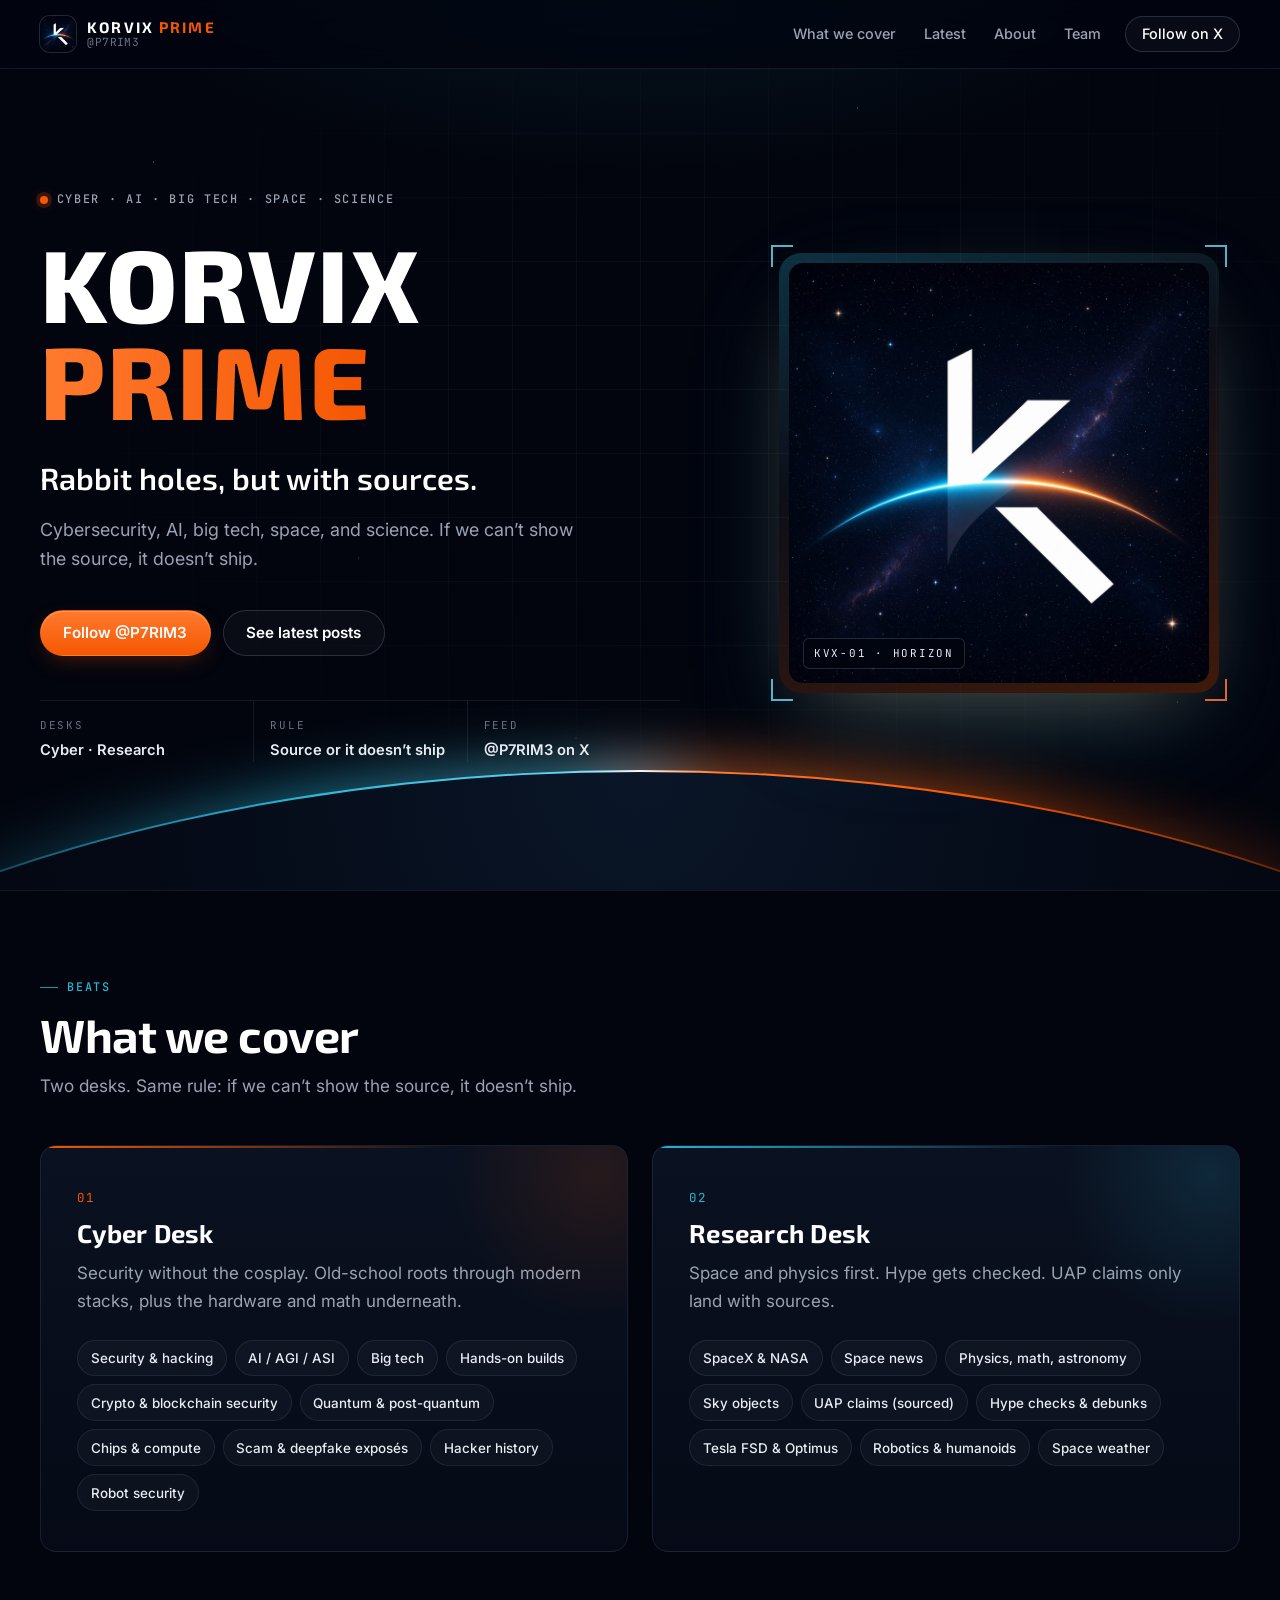
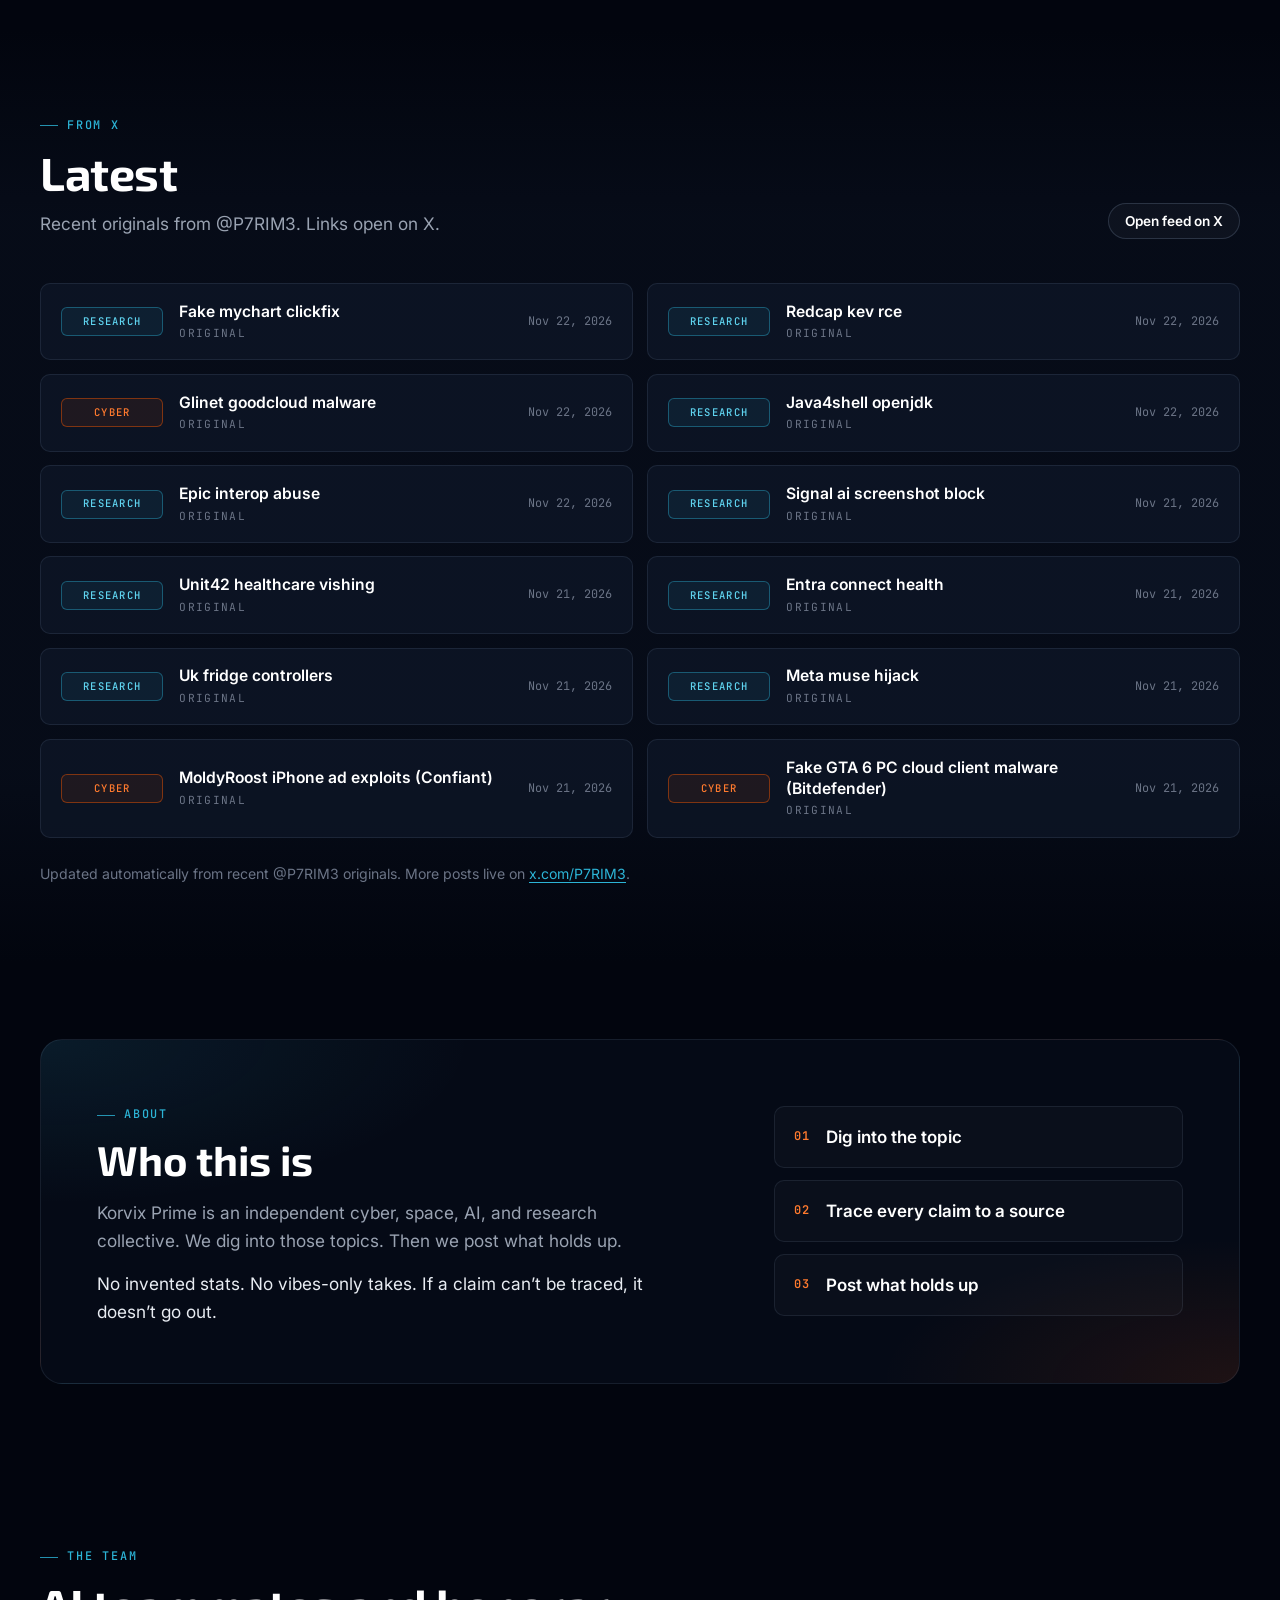
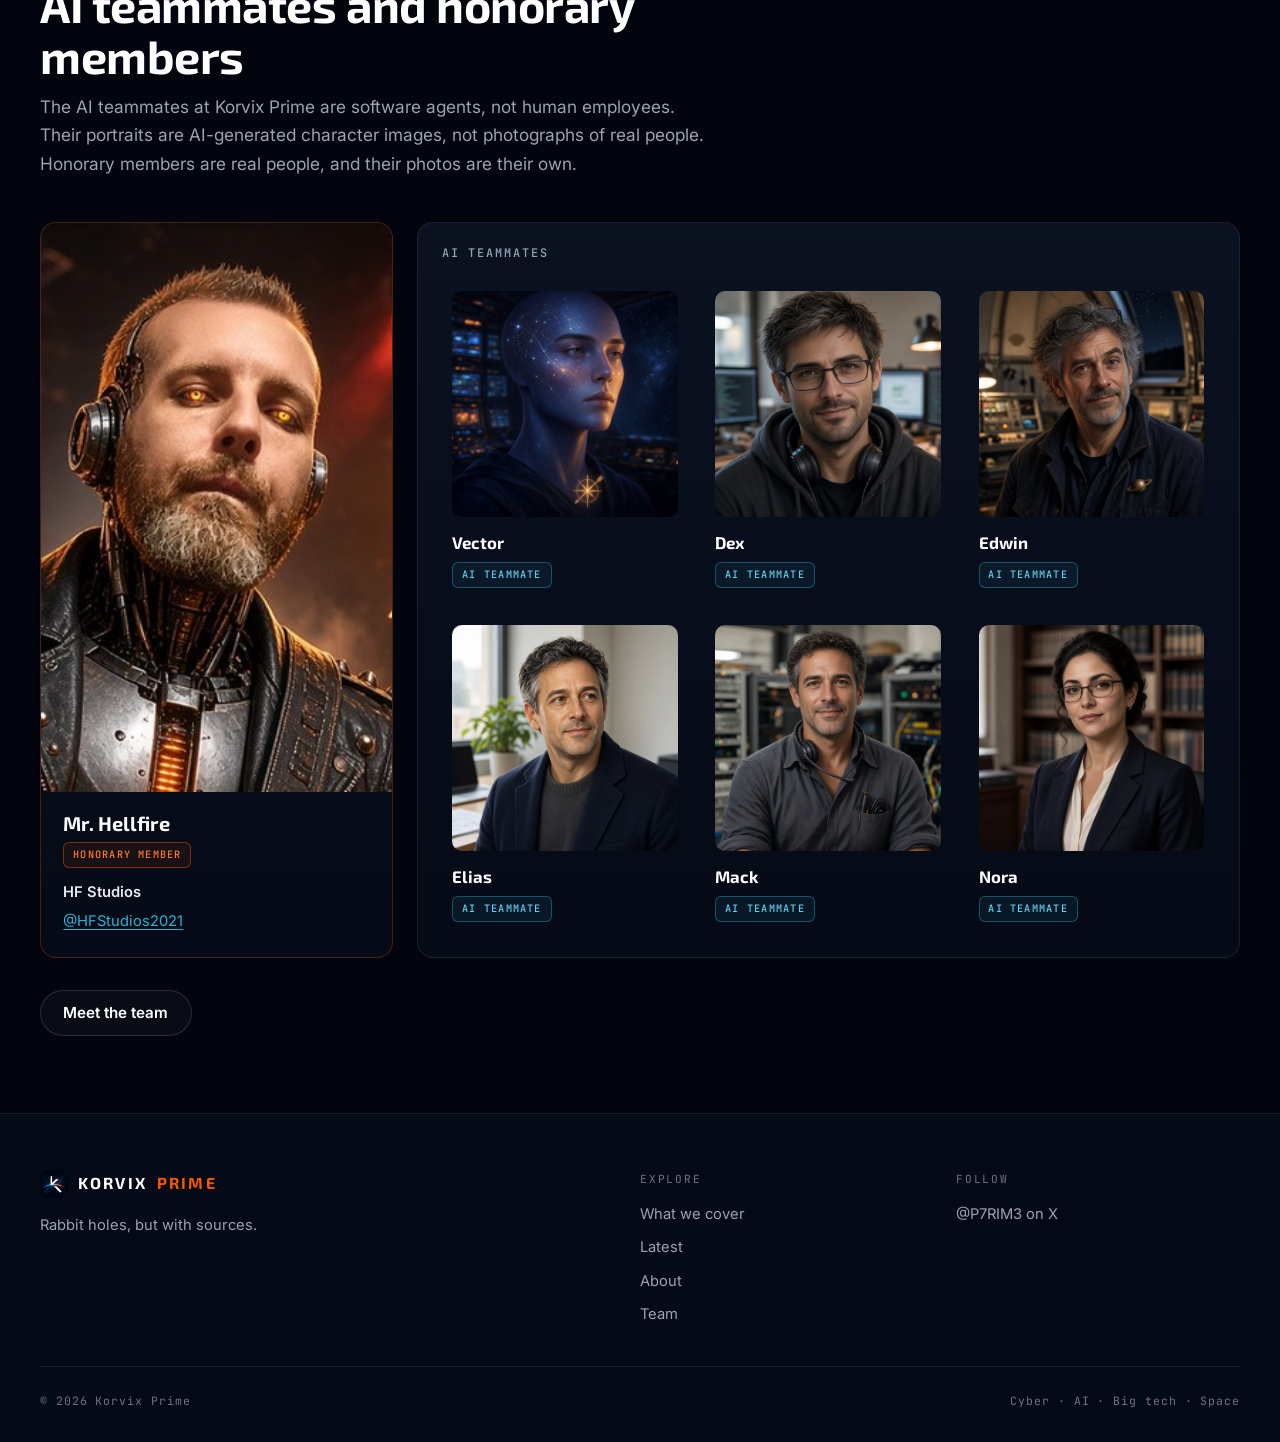
==== index.html @ 01c1fa8f "Site redesign" ====
<!DOCTYPE html>
<html lang="en">
<head>
  <meta charset="utf-8">
  <meta name="viewport" content="width=device-width, initial-scale=1">
  <title>Korvix Prime. Rabbit holes, but with sources</title>
  <meta name="description" content="Korvix Prime is an independent cyber, space, AI, and research collective. Follow @P7RIM3 on X.">
  <meta name="theme-color" content="#02050E">
  <meta property="og:title" content="Korvix Prime">
  <meta property="og:description" content="Cybersecurity, AI, big tech, space, and science. If we can&#39;t show the source, it doesn&#39;t ship.">
  <meta property="og:type" content="website">
  <meta property="og:image" content="assets/logo-wordmark.png">
  <meta name="twitter:card" content="summary">
  <meta name="twitter:site" content="@P7RIM3">
  <link rel="icon" type="image/png" sizes="32x32" href="assets/favicon-32.png">
  <link rel="apple-touch-icon" href="assets/logo-icon-192.png">
  <link rel="preconnect" href="https://fonts.googleapis.com">
  <link rel="preconnect" href="https://fonts.gstatic.com" crossorigin>
  <link href="https://fonts.googleapis.com/css2?family=Exo+2:wght@500;600;700;800&family=Inter:wght@400;500;600;700&family=JetBrains+Mono:wght@500&display=swap" rel="stylesheet">
  <link rel="stylesheet" href="css/styles.css">
</head>
<body class="home">
  <a class="skip-link" href="#main">Skip to content</a>

  <header class="site-header">
    <div class="wrap">
      <a class="brand" href="#top" aria-label="Korvix Prime home">
        <img src="assets/logo-icon.png" width="40" height="40" alt="">
        <span class="brand-text">
          <span class="name">Korvix <span>Prime</span></span>
          <span class="handle">@P7RIM3</span>
        </span>
      </a>
      <nav class="nav" aria-label="Primary">
        <a href="#cover">What we cover</a>
        <a href="#latest">Latest</a>
        <a href="#about">About</a>
        <a class="nav-page" href="team.html">Team</a>
        <a class="nav-cta btn btn-ghost" href="https://x.com/P7RIM3" rel="noopener noreferrer">Follow on X</a>
      </nav>
    </div>
  </header>

  <main id="main">
    <section class="hero" id="top" aria-labelledby="hero-title">
      <div class="hero-grid-bg" aria-hidden="true"></div>
      <div class="wrap">
        <div class="hero-copy">
          <p class="eyebrow"><span class="status-dot" aria-hidden="true"></span>Cyber · AI · Big tech · Space · Science</p>
          <h1 id="hero-title">Korvix <span class="prime">Prime</span></h1>
          <p class="tagline">Rabbit holes, but with sources.</p>
          <p class="tagline-sub">Cybersecurity, AI, big tech, space, and science. If we can’t show the source, it doesn’t ship.</p>
          <div class="hero-actions">
            <a class="btn btn-primary" href="https://x.com/P7RIM3" rel="noopener noreferrer">Follow @P7RIM3</a>
            <a class="btn btn-ghost" href="#latest">See latest posts</a>
          </div>
          <ul class="hero-facts" aria-label="At a glance">
            <li><span class="fact-k">Desks</span><span class="fact-v">Cyber · Research</span></li>
            <li><span class="fact-k">Rule</span><span class="fact-v">Source or it doesn’t ship</span></li>
            <li><span class="fact-k">Feed</span><span class="fact-v">@P7RIM3 on X</span></li>
          </ul>
        </div>
        <div class="hero-mark" aria-hidden="true">
          <div class="hero-frame">
            <img src="assets/hero-mark.jpg" width="880" height="880" alt="">
            <span class="corner tl"></span><span class="corner tr"></span><span class="corner bl"></span><span class="corner br"></span>
            <span class="frame-tag">KVX-01 · Horizon</span>
          </div>
        </div>
      </div>
      <div class="horizon" aria-hidden="true"></div>
    </section>

    <section id="cover" aria-labelledby="cover-title">
      <div class="wrap">
        <div class="section-head">
          <span class="section-label">Beats</span>
          <h2 id="cover-title">What we cover</h2>
          <p class="lede">Two desks. Same rule: if we can’t show the source, it doesn’t ship.</p>
        </div>

        <div class="cover-grid">
          <article class="cover-card cyber">
            <span class="desk-index" aria-hidden="true">01</span>
            <h3>Cyber Desk</h3>
            <p>Security without the cosplay. Old-school roots through modern stacks, plus the hardware and math underneath.</p>
            <ul class="topic-list">
              <li>Security &amp; hacking</li>
              <li>AI / AGI / ASI</li>
              <li>Big tech</li>
              <li>Hands-on builds</li>
              <li>Crypto &amp; blockchain security</li>
              <li>Quantum &amp; post-quantum</li>
              <li>Chips &amp; compute</li>
              <li>Scam &amp; deepfake exposés</li>
              <li>Hacker history</li>
              <li>Robot security</li>
            </ul>
          </article>

          <article class="cover-card research">
            <span class="desk-index" aria-hidden="true">02</span>
            <h3>Research Desk</h3>
            <p>Space and physics first. Hype gets checked. UAP claims only land with sources.</p>
            <ul class="topic-list">
              <li>SpaceX &amp; NASA</li>
              <li>Space news</li>
              <li>Physics, math, astronomy</li>
              <li>Sky objects</li>
              <li>UAP claims (sourced)</li>
              <li>Hype checks &amp; debunks</li>
              <li>Tesla FSD &amp; Optimus</li>
              <li>Robotics &amp; humanoids</li>
              <li>Space weather</li>
            </ul>
          </article>
        </div>
      </div>
    </section>

    <section id="latest" class="latest-section" aria-labelledby="latest-title">
      <div class="wrap">
        <div class="section-head section-head-row">
          <div>
            <span class="section-label">From X</span>
            <h2 id="latest-title">Latest</h2>
            <p class="lede">Recent originals from @P7RIM3. Links open on X.</p>
          </div>
          <a class="btn btn-ghost btn-sm" href="https://x.com/P7RIM3" rel="noopener noreferrer">Open feed on X</a>
        </div>

        <ul class="latest-list">
          <li>
            <a class="latest-item" href="https://x.com/P7RIM3/status/2124573365734092852" rel="noopener noreferrer">
              <span class="desk-pill research">Research</span>
              <span class="latest-body">
                <strong>Fake mychart clickfix</strong>
                <span>Original</span>
              </span>
              <time class="latest-meta" datetime="2026-11-22">Nov 22, 2026</time>
            </a>
          </li>
          <li>
            <a class="latest-item" href="https://x.com/P7RIM3/status/2124549766793314538" rel="noopener noreferrer">
              <span class="desk-pill research">Research</span>
              <span class="latest-body">
                <strong>Redcap kev rce</strong>
                <span>Original</span>
              </span>
              <time class="latest-meta" datetime="2026-11-22">Nov 22, 2026</time>
            </a>
          </li>
          <li>
            <a class="latest-item" href="https://x.com/P7RIM3/status/2124545309485543644" rel="noopener noreferrer">
              <span class="desk-pill cyber">Cyber</span>
              <span class="latest-body">
                <strong>Glinet goodcloud malware</strong>
                <span>Original</span>
              </span>
              <time class="latest-meta" datetime="2026-11-22">Nov 22, 2026</time>
            </a>
          </li>
          <li>
            <a class="latest-item" href="https://x.com/P7RIM3/status/2124543108847394940" rel="noopener noreferrer">
              <span class="desk-pill research">Research</span>
              <span class="latest-body">
                <strong>Java4shell openjdk</strong>
                <span>Original</span>
              </span>
              <time class="latest-meta" datetime="2026-11-22">Nov 22, 2026</time>
            </a>
          </li>
          <li>
            <a class="latest-item" href="https://x.com/P7RIM3/status/2124527450138759547" rel="noopener noreferrer">
              <span class="desk-pill research">Research</span>
              <span class="latest-body">
                <strong>Epic interop abuse</strong>
                <span>Original</span>
              </span>
              <time class="latest-meta" datetime="2026-11-22">Nov 22, 2026</time>
            </a>
          </li>
          <li>
            <a class="latest-item" href="https://x.com/P7RIM3/status/2124308058855883202" rel="noopener noreferrer">
              <span class="desk-pill research">Research</span>
              <span class="latest-body">
                <strong>Signal ai screenshot block</strong>
                <span>Original</span>
              </span>
              <time class="latest-meta" datetime="2026-11-21">Nov 21, 2026</time>
            </a>
          </li>
          <li>
            <a class="latest-item" href="https://x.com/P7RIM3/status/2124283911513465132" rel="noopener noreferrer">
              <span class="desk-pill research">Research</span>
              <span class="latest-body">
                <strong>Unit42 healthcare vishing</strong>
                <span>Original</span>
              </span>
              <time class="latest-meta" datetime="2026-11-21">Nov 21, 2026</time>
            </a>
          </li>
          <li>
            <a class="latest-item" href="https://x.com/P7RIM3/status/2124270176107729228" rel="noopener noreferrer">
              <span class="desk-pill research">Research</span>
              <span class="latest-body">
                <strong>Entra connect health</strong>
                <span>Original</span>
              </span>
              <time class="latest-meta" datetime="2026-11-21">Nov 21, 2026</time>
            </a>
          </li>
          <li>
            <a class="latest-item" href="https://x.com/P7RIM3/status/2124240610794353151" rel="noopener noreferrer">
              <span class="desk-pill research">Research</span>
              <span class="latest-body">
                <strong>Uk fridge controllers</strong>
                <span>Original</span>
              </span>
              <time class="latest-meta" datetime="2026-11-21">Nov 21, 2026</time>
            </a>
          </li>
          <li>
            <a class="latest-item" href="https://x.com/P7RIM3/status/2124207867188375795" rel="noopener noreferrer">
              <span class="desk-pill research">Research</span>
              <span class="latest-body">
                <strong>Meta muse hijack</strong>
                <span>Original</span>
              </span>
              <time class="latest-meta" datetime="2026-11-21">Nov 21, 2026</time>
            </a>
          </li>
          <li>
            <a class="latest-item" href="https://x.com/P7RIM3/status/2124140238410838267" rel="noopener noreferrer">
              <span class="desk-pill cyber">Cyber</span>
              <span class="latest-body">
                <strong>MoldyRoost iPhone ad exploits (Confiant)</strong>
                <span>Original</span>
              </span>
              <time class="latest-meta" datetime="2026-11-21">Nov 21, 2026</time>
            </a>
          </li>
          <li>
            <a class="latest-item" href="https://x.com/P7RIM3/status/2124139201914413119" rel="noopener noreferrer">
              <span class="desk-pill cyber">Cyber</span>
              <span class="latest-body">
                <strong>Fake GTA 6 PC cloud client malware (Bitdefender)</strong>
                <span>Original</span>
              </span>
              <time class="latest-meta" datetime="2026-11-21">Nov 21, 2026</time>
            </a>
          </li>
        </ul>
        <p class="latest-note">Updated automatically from recent @P7RIM3 originals. More posts live on <a href="https://x.com/P7RIM3" rel="noopener noreferrer">x.com/P7RIM3</a>.</p>
      </div>
    </section>

    <section class="about" id="about" aria-labelledby="about-title">
      <div class="wrap">
        <div class="about-box">
          <div class="about-copy">
            <span class="section-label">About</span>
            <h2 id="about-title">Who this is</h2>
            <p>Korvix Prime is an independent cyber, space, AI, and research collective. We dig into those topics. Then we post what holds up.</p>
            <p>No invented stats. No vibes-only takes. If a claim can’t be traced, it doesn’t go out.</p>
          </div>
          <ol class="about-steps" aria-label="How a post ships">
            <li><span>01</span>Dig into the topic</li>
            <li><span>02</span>Trace every claim to a source</li>
            <li><span>03</span>Post what holds up</li>
          </ol>
        </div>
      </div>
    </section>

    <section class="home-team" id="team-home" aria-labelledby="home-team-title">
      <div class="wrap">
        <div class="section-head">
          <span class="section-label">The team</span>
          <h2 id="home-team-title">AI teammates and honorary members</h2>
          <p class="lede">The AI teammates at Korvix Prime are software agents, not human employees. Their portraits are AI-generated character images, not photographs of real people. Honorary members are real people, and their photos are their own.</p>
        </div>

        <div class="home-team-grid">
          <article class="home-honorary" id="home-hellfire">
            <img class="portrait" src="assets/team/hellfire-pfp.jpg" width="400" height="400" alt="Mr. Hellfire as a rock and roll robot, honorary member">
            <div class="card-body">
              <h3 class="card-name">Mr. Hellfire</h3>
              <p class="honorary-badge">Honorary member</p>
              <p class="card-title">HF Studios</p>
              <p class="card-role"><a href="https://x.com/HFStudios2021" rel="noopener noreferrer">@HFStudios2021</a></p>
            </div>
          </article>

          <div class="home-agents">
            <h3 class="home-team-subhead">AI teammates</h3>
            <ul class="home-agent-row">
              <li>
                <a class="home-agent" href="team.html">
                  <img src="assets/team/vector-portrait.jpg" width="1024" height="1024" alt="AI-generated character image for Vector, an AI teammate">
                  <span class="card-name">Vector</span>
                  <span class="ai-badge">AI teammate</span>
                </a>
              </li>
              <li>
                <a class="home-agent" href="team.html">
                  <img src="assets/team/dex-portrait.jpg" width="512" height="512" alt="AI-generated character image for Dex, an AI teammate">
                  <span class="card-name">Dex</span>
                  <span class="ai-badge">AI teammate</span>
                </a>
              </li>
              <li>
                <a class="home-agent" href="team.html">
                  <img src="assets/team/edwin-portrait.jpg" width="1024" height="1024" alt="AI-generated character image for Edwin, an AI teammate">
                  <span class="card-name">Edwin</span>
                  <span class="ai-badge">AI teammate</span>
                </a>
              </li>
              <li>
                <a class="home-agent" href="team.html">
                  <img src="assets/team/elias-portrait.jpg" width="512" height="512" alt="AI-generated character image for Elias, an AI teammate">
                  <span class="card-name">Elias</span>
                  <span class="ai-badge">AI teammate</span>
                </a>
              </li>
              <li>
                <a class="home-agent" href="team.html">
                  <img src="assets/team/mack-portrait.jpg" width="1024" height="1024" alt="AI-generated character image for Mack, an AI teammate">
                  <span class="card-name">Mack</span>
                  <span class="ai-badge">AI teammate</span>
                </a>
              </li>
              <li>
                <a class="home-agent" href="team.html">
                  <img src="assets/team/nora-portrait.jpg" width="512" height="512" alt="AI-generated character image for Nora, an AI teammate">
                  <span class="card-name">Nora</span>
                  <span class="ai-badge">AI teammate</span>
                </a>
              </li>
            </ul>
          </div>
        </div>

        <p class="home-team-more"><a class="btn btn-ghost" href="team.html">Meet the team</a></p>
      </div>
    </section>
  </main>

  <footer class="site-footer">
    <div class="wrap">
      <div class="footer-top">
        <div class="footer-col footer-about">
          <a class="footer-brand" href="#top">
            <img src="assets/logo-icon-192.png" width="28" height="28" alt="">
            Korvix <span>Prime</span>
          </a>
          <p class="footer-tag">Rabbit holes, but with sources.</p>
        </div>
        <nav class="footer-col" aria-label="Footer">
          <span class="footer-h">Explore</span>
          <a href="#cover">What we cover</a>
          <a href="#latest">Latest</a>
          <a href="#about">About</a>
          <a href="team.html">Team</a>
        </nav>
        <div class="footer-col">
          <span class="footer-h">Follow</span>
          <p>
            <a href="https://x.com/P7RIM3" rel="noopener noreferrer">@P7RIM3 on X</a>
          </p>
        </div>
      </div>
      <div class="footer-bottom">
        <span>© 2026 Korvix Prime</span>
        <span>Cyber · AI · Big tech · Space</span>
      </div>
    </div>
  </footer>
</body>
</html>
---- css/styles.css ----
/* Korvix Prime site styles. Redesign 2026-11.
   Palette from the locked Horizon brand kit. Plain CSS, no framework. */

:root {
  --signal-orange: #F55702;
  --signal-orange-hi: #FF7A2E;
  --ion-cyan: #2CB4D6;
  --ion-cyan-hi: #5FD3EF;
  --void-navy: #02050E;
  --void-1: #050A16;
  --void-2: #0A1120;
  --void-3: #0F1828;
  --white: #FFFFFF;
  --text: #E8ECF2;
  --text-muted: #9AA3B2;
  --text-dim: #6B7486;
  --line: rgba(148, 170, 200, 0.12);
  --line-strong: rgba(148, 170, 200, 0.22);
  --cyan-line: rgba(44, 180, 214, 0.32);
  --orange-glow: rgba(245, 87, 2, 0.35);
  --cyan-glow: rgba(44, 180, 214, 0.28);
  --max-width: 1200px;
  --radius: 16px;
  --radius-sm: 10px;
  --font-display: "Exo 2", "Segoe UI", system-ui, sans-serif;
  --font-body: Inter, "Segoe UI", system-ui, -apple-system, sans-serif;
  --font-mono: "JetBrains Mono", ui-monospace, SFMono-Regular, Menlo, Consolas, monospace;
  --section-pad: clamp(3.5rem, 6vw, 5.5rem);
}

*, *::before, *::after { box-sizing: border-box; }

html { scroll-behavior: smooth; scroll-padding-top: 84px; }

@media (prefers-reduced-motion: reduce) {
  html { scroll-behavior: auto; }
  *, *::before, *::after { transition: none !important; animation: none !important; }
}

body {
  margin: 0;
  min-height: 100vh;
  font-family: var(--font-body);
  font-size: 1.0625rem;
  line-height: 1.65;
  color: var(--text);
  background-color: var(--void-navy);
  background-image:
    radial-gradient(ellipse 70% 40% at 50% -5%, rgba(44, 180, 214, 0.10), transparent 60%),
    radial-gradient(1px 1px at 12% 18%, rgba(255, 255, 255, 0.45), transparent),
    radial-gradient(1px 1px at 28% 62%, rgba(255, 255, 255, 0.25), transparent),
    radial-gradient(1px 1px at 67% 12%, rgba(255, 255, 255, 0.40), transparent),
    radial-gradient(1px 1px at 81% 48%, rgba(255, 255, 255, 0.25), transparent),
    radial-gradient(1px 1px at 45% 82%, rgba(255, 255, 255, 0.20), transparent),
    radial-gradient(1px 1px at 92% 78%, rgba(255, 255, 255, 0.35), transparent);
  background-attachment: fixed;
  -webkit-font-smoothing: antialiased;
  -moz-osx-font-smoothing: grayscale;
  text-rendering: optimizeLegibility;
}

img { max-width: 100%; height: auto; display: block; }

a {
  color: var(--ion-cyan);
  text-decoration-thickness: 1px;
  text-underline-offset: 0.2em;
  transition: color 0.15s ease;
}
a:hover, a:focus-visible { color: var(--signal-orange-hi); }

a:focus-visible, .btn:focus-visible, .skip-link:focus-visible {
  outline: 2px solid var(--ion-cyan);
  outline-offset: 3px;
}

h1, h2, h3 { color: var(--white); font-family: var(--font-display); line-height: 1.1; }

.skip-link {
  position: absolute; left: 1rem; top: 1rem; z-index: 100; transform: translateY(-200%);
  padding: 0.6rem 1rem;
  background: var(--void-3); color: var(--white);
  border: 1px solid var(--ion-cyan); border-radius: 8px;
  text-decoration: none; transition: transform 0.15s ease;
}
.skip-link:focus { transform: none; }

.wrap { width: min(100% - 3rem, var(--max-width)); margin-inline: auto; }

/* ---------- Header ---------- */
.site-header {
  position: sticky; top: 0; z-index: 50;
  background: rgba(2, 5, 14, 0.72);
  -webkit-backdrop-filter: saturate(140%) blur(14px);
  backdrop-filter: saturate(140%) blur(14px);
  border-bottom: 1px solid var(--line);
}
.site-header .wrap {
  display: flex; align-items: center; justify-content: space-between;
  gap: 1rem; min-height: 68px;
}
.brand { display: inline-flex; align-items: center; gap: 0.7rem; text-decoration: none; color: var(--white); }
.brand img {
  width: 36px; height: 36px; border-radius: 10px;
  box-shadow: 0 0 0 1px var(--line-strong);
}
.brand-text { display: flex; flex-direction: column; line-height: 1.15; }
.brand-text .name {
  font-family: var(--font-display); font-weight: 700; font-size: 0.95rem;
  letter-spacing: 0.14em; text-transform: uppercase;
}
.brand-text .name span { color: var(--signal-orange); }
.brand-text .handle { font-family: var(--font-mono); font-size: 0.7rem; color: var(--text-dim); letter-spacing: 0.04em; }

.nav { display: flex; align-items: center; gap: 0.25rem; }
.nav a, .nav .nav-current {
  color: var(--text-muted); text-decoration: none;
  font-size: 0.9rem; font-weight: 500;
  padding: 0.45rem 0.75rem; border-radius: 8px;
}
.nav a:hover, .nav a:focus-visible { color: var(--white); background: rgba(255, 255, 255, 0.04); }
.nav .nav-current { color: var(--white); background: rgba(44, 180, 214, 0.10); }
.nav a.nav-cta {
  margin-left: 0.5rem; color: var(--white);
  padding: 0.5rem 1rem; border-radius: 999px;
}

/* ---------- Buttons ---------- */
.btn {
  display: inline-flex; align-items: center; justify-content: center; gap: 0.5rem;
  padding: 0.8rem 1.4rem; border-radius: 999px;
  font-family: var(--font-body); font-weight: 600; font-size: 0.95rem; line-height: 1.2;
  text-decoration: none; border: 1px solid transparent;
  transition: transform 0.15s ease, box-shadow 0.2s ease, background 0.2s ease, border-color 0.2s ease, color 0.15s ease;
}
.btn-primary {
  background: linear-gradient(180deg, var(--signal-orange-hi), var(--signal-orange));
  color: var(--white);
  box-shadow: 0 8px 24px -8px var(--orange-glow), inset 0 1px 0 rgba(255, 255, 255, 0.25);
}
.btn-primary:hover, .btn-primary:focus-visible {
  color: var(--white); transform: translateY(-1px);
  box-shadow: 0 12px 30px -8px rgba(245, 87, 2, 0.55), inset 0 1px 0 rgba(255, 255, 255, 0.25);
}
.btn-ghost {
  background: rgba(255, 255, 255, 0.03); color: var(--white);
  border-color: var(--line-strong);
}
.btn-ghost:hover, .btn-ghost:focus-visible {
  color: var(--white); border-color: var(--cyan-line); background: rgba(44, 180, 214, 0.08);
}
.btn-sm { padding: 0.55rem 1rem; font-size: 0.85rem; }

/* ---------- Shared section bits ---------- */
main > section { padding: var(--section-pad) 0; position: relative; }

.section-label, .eyebrow {
  display: inline-flex; align-items: center; gap: 0.55rem;
  font-family: var(--font-mono); font-size: 0.74rem; font-weight: 500;
  letter-spacing: 0.16em; text-transform: uppercase; color: var(--ion-cyan);
}
.section-label::before {
  content: ""; width: 18px; height: 1px; background: currentColor; opacity: 0.8;
}
.section-head { max-width: 46rem; margin-bottom: 2.75rem; }
.section-head h2 {
  margin: 0.75rem 0 0.75rem;
  font-size: clamp(2rem, 4vw, 2.9rem); font-weight: 700; letter-spacing: -0.01em;
}
.section-head-row {
  max-width: none; display: flex; align-items: flex-end; justify-content: space-between; gap: 1.5rem;
}
.section-head-row > div { max-width: 46rem; }
.lede { margin: 0; color: var(--text-muted); font-size: 1.08rem; max-width: 42rem; }

/* ---------- Hero ---------- */
.hero {
  padding: clamp(4rem, 9vw, 7.5rem) 0 clamp(5rem, 10vw, 8.5rem) !important;
  overflow: hidden; isolation: isolate;
  border-bottom: 1px solid var(--line);
}
.hero-grid-bg {
  position: absolute; inset: 0; z-index: -2;
  background-image:
    linear-gradient(rgba(148, 170, 200, 0.06) 1px, transparent 1px),
    linear-gradient(90deg, rgba(148, 170, 200, 0.06) 1px, transparent 1px);
  background-size: 64px 64px;
  -webkit-mask-image: radial-gradient(ellipse 80% 70% at 60% 40%, #000 30%, transparent 75%);
  mask-image: radial-gradient(ellipse 80% 70% at 60% 40%, #000 30%, transparent 75%);
}
.horizon {
  position: absolute; z-index: -1; left: 50%; bottom: -1180px;
  width: 2400px; height: 1300px; transform: translateX(-50%);
  border-radius: 50%;
  background: linear-gradient(90deg, rgba(44, 180, 214, 0.15) 20%, var(--ion-cyan) 36%, var(--ion-cyan-hi) 47%, #fff 50%, var(--signal-orange-hi) 53%, var(--signal-orange) 64%, rgba(245, 87, 2, 0.15) 80%);
}
.horizon::before, .horizon::after { content: ""; position: absolute; border-radius: 50%; }
.horizon::before { inset: -4px; background: inherit; filter: blur(30px); opacity: 0.6; }
.horizon::after { inset: 2px; background: radial-gradient(ellipse at 50% 0%, #0a1628 0%, #040915 30%, var(--void-navy) 60%); }
.hero .wrap {
  display: grid; grid-template-columns: minmax(0, 1.15fr) minmax(0, 0.85fr);
  align-items: center; gap: clamp(2rem, 5vw, 5rem);
}
.eyebrow { color: var(--text-muted); letter-spacing: 0.14em; margin: 0 0 1.5rem; }
.status-dot {
  width: 8px; height: 8px; border-radius: 50%; background: var(--signal-orange);
  box-shadow: 0 0 0 4px rgba(245, 87, 2, 0.18), 0 0 12px var(--orange-glow);
}
.hero h1 {
  margin: 0; font-size: clamp(3.2rem, 8vw, 6.4rem); font-weight: 800;
  letter-spacing: 0.02em; text-transform: uppercase; line-height: 0.95;
}
.hero h1 .prime {
  color: var(--signal-orange);
  background: linear-gradient(90deg, var(--signal-orange-hi), var(--signal-orange));
  -webkit-background-clip: text; background-clip: text; -webkit-text-fill-color: transparent;
}
.tagline {
  margin: 1.5rem 0 0; font-family: var(--font-display);
  font-size: clamp(1.4rem, 2.6vw, 1.9rem); font-weight: 600; color: var(--white);
}
.tagline-sub { margin: 0.75rem 0 0; color: var(--text-muted); font-size: 1.12rem; max-width: 34rem; }
.hero-actions { display: flex; flex-wrap: wrap; gap: 0.75rem; margin-top: 2.25rem; }
.hero-facts {
  list-style: none; padding: 0; margin: 2.75rem 0 0;
  display: grid; grid-template-columns: repeat(3, minmax(0, 1fr));
  border-top: 1px solid var(--line); max-width: 40rem;
}
.hero-facts li { padding: 1rem 1rem 0 0; display: flex; flex-direction: column; gap: 0.2rem; }
.hero-facts li + li { padding-left: 1rem; border-left: 1px solid var(--line); }
.fact-k { font-family: var(--font-mono); font-size: 0.68rem; letter-spacing: 0.16em; text-transform: uppercase; color: var(--text-dim); }
.fact-v { font-size: 0.92rem; font-weight: 600; color: var(--text); }

.hero-mark { display: flex; justify-content: center; }
.hero-frame {
  position: relative; width: min(100%, 440px); aspect-ratio: 1;
  border-radius: 22px; padding: 10px;
  background: linear-gradient(160deg, rgba(44, 180, 214, 0.25), rgba(255, 255, 255, 0.04) 40%, rgba(245, 87, 2, 0.25));
  box-shadow: 0 40px 100px -30px rgba(44, 180, 214, 0.35), 0 30px 80px -40px rgba(245, 87, 2, 0.4);
}
.hero-frame img { width: 100%; height: 100%; object-fit: cover; border-radius: 14px; }
.corner { position: absolute; width: 22px; height: 22px; border-color: var(--ion-cyan-hi); border-style: solid; opacity: 0.85; }
.corner.tl { top: -8px; left: -8px; border-width: 2px 0 0 2px; }
.corner.tr { top: -8px; right: -8px; border-width: 2px 2px 0 0; }
.corner.bl { bottom: -8px; left: -8px; border-width: 0 0 2px 2px; }
.corner.br { bottom: -8px; right: -8px; border-width: 0 2px 2px 0; border-color: var(--signal-orange-hi); }
.frame-tag {
  position: absolute; left: 24px; bottom: 24px;
  font-family: var(--font-mono); font-size: 0.68rem; letter-spacing: 0.16em; text-transform: uppercase;
  color: var(--text); padding: 0.35rem 0.65rem; border-radius: 6px;
  background: rgba(2, 5, 14, 0.7); border: 1px solid var(--line-strong);
  -webkit-backdrop-filter: blur(6px); backdrop-filter: blur(6px);
}

/* ---------- Cover / desks ---------- */
.cover-grid { display: grid; grid-template-columns: repeat(2, minmax(0, 1fr)); gap: 1.5rem; }
.cover-card {
  position: relative; overflow: hidden;
  padding: 2.25rem 2.25rem 2.5rem;
  border-radius: var(--radius);
  background: linear-gradient(180deg, var(--void-2), var(--void-1));
  border: 1px solid var(--line);
  transition: border-color 0.2s ease, transform 0.2s ease;
}
.cover-card::before {
  content: ""; position: absolute; inset: 0 0 auto 0; height: 2px;
  background: linear-gradient(90deg, var(--accent, var(--ion-cyan)), transparent 70%);
}
.cover-card::after {
  content: ""; position: absolute; top: -120px; right: -120px; width: 300px; height: 300px; border-radius: 50%;
  background: radial-gradient(circle, var(--accent-glow, rgba(44, 180, 214, 0.12)), transparent 70%);
  pointer-events: none;
}
.cover-card:hover { border-color: var(--line-strong); transform: translateY(-2px); }
.cover-card.cyber { --accent: var(--signal-orange); --accent-glow: rgba(245, 87, 2, 0.12); }
.cover-card.research { --accent: var(--ion-cyan); --accent-glow: rgba(44, 180, 214, 0.14); }
.desk-index {
  font-family: var(--font-mono); font-size: 0.78rem; letter-spacing: 0.14em; color: var(--accent);
}
.cover-card h3 {
  margin: 0.6rem 0 0.75rem; font-size: 1.6rem; font-weight: 700; letter-spacing: 0.01em;
}
.cover-card > p { margin: 0 0 1.5rem; color: var(--text-muted); max-width: 32rem; }
.topic-list { list-style: none; padding: 0; margin: 0; display: flex; flex-wrap: wrap; gap: 0.5rem; }
.topic-list li {
  font-size: 0.84rem; font-weight: 500; color: var(--text);
  padding: 0.4rem 0.8rem; border-radius: 999px;
  background: rgba(255, 255, 255, 0.03); border: 1px solid var(--line);
}

/* ---------- Latest (markup owned by sync-latest.py, keep class names) ---------- */
.latest-section { background: linear-gradient(180deg, transparent, rgba(10, 17, 32, 0.55) 20%, rgba(10, 17, 32, 0.55) 80%, transparent); }
.latest-list {
  list-style: none; padding: 0; margin: 0;
  display: grid; grid-template-columns: repeat(2, minmax(0, 1fr)); gap: 0.85rem;
}
.latest-item {
  height: 100%;
  display: grid; grid-template-columns: auto 1fr auto; align-items: center; gap: 1rem;
  padding: 1.05rem 1.25rem; border-radius: var(--radius-sm);
  background: rgba(15, 24, 40, 0.7); border: 1px solid var(--line);
  color: var(--text); text-decoration: none;
  transition: border-color 0.18s ease, background 0.18s ease, transform 0.18s ease;
}
.latest-item:hover, .latest-item:focus-visible {
  color: var(--text); border-color: var(--cyan-line); background: rgba(20, 32, 52, 0.85); transform: translateY(-1px);
}
.latest-body { display: flex; flex-direction: column; min-width: 0; gap: 0.15rem; }
.latest-body strong { font-weight: 600; font-size: 0.98rem; color: var(--white); line-height: 1.35; }
.latest-body span { font-family: var(--font-mono); font-size: 0.7rem; letter-spacing: 0.12em; text-transform: uppercase; color: var(--text-dim); }
.latest-meta { font-family: var(--font-mono); font-size: 0.74rem; color: var(--text-dim); white-space: nowrap; }
.desk-pill {
  font-family: var(--font-mono); font-size: 0.66rem; font-weight: 500; letter-spacing: 0.12em; text-transform: uppercase;
  padding: 0.3rem 0.55rem; border-radius: 6px; white-space: nowrap;
  border: 1px solid; min-width: 6.4rem; text-align: center;
}
.desk-pill.cyber { color: var(--signal-orange-hi); border-color: rgba(245, 87, 2, 0.45); background: rgba(245, 87, 2, 0.08); }
.desk-pill.research { color: var(--ion-cyan-hi); border-color: rgba(44, 180, 214, 0.4); background: rgba(44, 180, 214, 0.08); }
.latest-note { margin: 1.5rem 0 0; font-size: 0.88rem; color: var(--text-dim); }

/* ---------- About ---------- */
.about-box {
  display: grid; grid-template-columns: minmax(0, 1.2fr) minmax(0, 0.8fr); gap: clamp(2rem, 5vw, 4rem); align-items: center;
  padding: clamp(2rem, 5vw, 3.5rem);
  border-radius: 22px; border: 1px solid var(--line);
  background:
    radial-gradient(ellipse 60% 80% at 0% 0%, rgba(44, 180, 214, 0.10), transparent 60%),
    radial-gradient(ellipse 50% 70% at 100% 100%, rgba(245, 87, 2, 0.10), transparent 60%),
    var(--void-1);
}
.about-copy h2 { margin: 0.75rem 0 1rem; font-size: clamp(2rem, 4vw, 2.6rem); font-weight: 700; }
.about-copy p { margin: 0 0 0.9rem; color: var(--text-muted); font-size: 1.08rem; max-width: 36rem; }
.about-copy p:last-child { margin-bottom: 0; color: var(--text); }
.about-steps { list-style: none; margin: 0; padding: 0; display: grid; gap: 0.75rem; }
.about-steps li {
  display: flex; align-items: center; gap: 1rem;
  padding: 1rem 1.15rem; border-radius: var(--radius-sm);
  background: rgba(255, 255, 255, 0.025); border: 1px solid var(--line);
  font-weight: 600; color: var(--white);
}
.about-steps span { font-family: var(--font-mono); font-size: 0.75rem; color: var(--signal-orange-hi); letter-spacing: 0.1em; }

/* ---------- Team shared ---------- */
.ai-badge, .honorary-badge {
  display: inline-block; margin: 0;
  font-family: var(--font-mono); font-size: 0.64rem; font-weight: 500;
  letter-spacing: 0.12em; text-transform: uppercase;
  padding: 0.22rem 0.55rem; border-radius: 6px; border: 1px solid;
}
.ai-badge { color: var(--ion-cyan-hi); border-color: rgba(44, 180, 214, 0.38); background: rgba(44, 180, 214, 0.08); }
.honorary-badge { color: var(--signal-orange-hi); border-color: rgba(245, 87, 2, 0.45); background: rgba(245, 87, 2, 0.08); }
.card-name { margin: 0; font-family: var(--font-display); font-size: 1.25rem; font-weight: 700; color: var(--white); }
.card-title { margin: 0.75rem 0 0.35rem; font-size: 0.92rem; font-weight: 600; color: var(--text); }
.card-role { margin: 0; color: var(--text-muted); font-size: 0.92rem; line-height: 1.55; }
.card-body .ai-badge, .card-body .honorary-badge { margin-top: 0.5rem; }

/* Home team */
.home-team-grid { display: grid; grid-template-columns: minmax(0, 0.9fr) minmax(0, 2.1fr); gap: 1.5rem; align-items: stretch; }
.home-honorary {
  display: flex; flex-direction: column; overflow: hidden;
  border-radius: var(--radius); border: 1px solid rgba(245, 87, 2, 0.28);
  background: linear-gradient(180deg, var(--void-2), var(--void-1));
}
.home-honorary .portrait { width: 100%; flex: 1 1 auto; height: 0; min-height: 240px; object-fit: cover; object-position: center 30%; }
.home-honorary .card-body { padding: 1.25rem 1.4rem 1.5rem; }
.home-agents {
  padding: 1.5rem; border-radius: var(--radius); border: 1px solid var(--line);
  background: linear-gradient(180deg, var(--void-2), var(--void-1));
}
.home-team-subhead { margin: 0 0 1.25rem; font-family: var(--font-mono); font-size: 0.74rem; font-weight: 500; letter-spacing: 0.16em; text-transform: uppercase; color: var(--text-muted); }
.home-agent-row { list-style: none; margin: 0; padding: 0; display: grid; grid-template-columns: repeat(3, minmax(0, 1fr)); gap: 1rem; }
.home-agent {
  display: flex; flex-direction: column; align-items: flex-start; gap: 0.35rem;
  text-decoration: none; color: var(--white);
  padding: 0.6rem; border-radius: 12px; border: 1px solid transparent;
  transition: border-color 0.18s ease, background 0.18s ease;
}
.home-agent:hover, .home-agent:focus-visible { color: var(--white); border-color: var(--line-strong); background: rgba(255, 255, 255, 0.025); }
.home-agent img { width: 100%; aspect-ratio: 1; object-fit: cover; border-radius: 10px; margin-bottom: 0.4rem; filter: saturate(0.9); }
.home-agent .card-name { font-size: 1.05rem; }
.home-team-more { margin: 2rem 0 0; }

/* Team page */
.team-section { padding: clamp(3rem, 6vw, 5rem) 0 var(--section-pad); }
.page-hero { max-width: 48rem; padding-bottom: 2.5rem; margin-bottom: 2.75rem; border-bottom: 1px solid var(--line); }
.page-hero h1 { margin: 0.9rem 0 1.25rem; font-size: clamp(2.6rem, 6vw, 4.2rem); font-weight: 800; letter-spacing: -0.005em; }
.page-note {
  margin: 0; color: var(--text-muted); font-size: 1rem; line-height: 1.65;
  padding: 1rem 1.2rem; border-radius: var(--radius-sm);
  border: 1px solid var(--line); border-left: 2px solid var(--ion-cyan);
  background: rgba(44, 180, 214, 0.04);
}
.grid-label { margin-bottom: 1.25rem; }
.team-grid { display: grid; grid-template-columns: repeat(3, minmax(0, 1fr)); gap: 1.5rem; }
.team-card {
  display: flex; flex-direction: column; overflow: hidden;
  border-radius: var(--radius); border: 1px solid var(--line);
  background: linear-gradient(180deg, var(--void-2), var(--void-1));
  transition: border-color 0.2s ease, transform 0.2s ease, box-shadow 0.2s ease;
}
.team-card:hover { border-color: var(--cyan-line); transform: translateY(-3px); box-shadow: 0 24px 60px -30px rgba(44, 180, 214, 0.35); }
.team-card .portrait { width: 100%; aspect-ratio: 1; object-fit: cover; }
.team-card .card-body { padding: 1.35rem 1.5rem 1.6rem; display: flex; flex-direction: column; align-items: flex-start; }
.team-card .card-body .card-role { margin-top: 0.1rem; }
.honorary-section { margin-top: 3.5rem; padding: 0; }
h2.honorary-heading {
  display: inline-flex; align-items: center; gap: 0.55rem;
  margin: 0 0 1.25rem; font-family: var(--font-mono); font-size: 0.74rem; font-weight: 500;
  letter-spacing: 0.16em; text-transform: uppercase; color: var(--signal-orange-hi);
}
h2.honorary-heading::before { content: ""; width: 18px; height: 1px; background: currentColor; }
.honorary-section .team-card { border-color: rgba(245, 87, 2, 0.28); flex-direction: row; grid-column: span 2; }
.honorary-section .team-card .portrait { width: 42%; aspect-ratio: auto; min-height: 100%; object-position: center 30%; }
.honorary-section .team-card .card-body { justify-content: center; }

/* ---------- 404 ---------- */
.page-404 { padding: clamp(5rem, 12vw, 9rem) 0; text-align: center; }
.page-404 h1 { margin: 0 0 0.5rem; font-size: clamp(4rem, 12vw, 7rem); font-weight: 800; letter-spacing: 0.04em; }
.page-404 p { color: var(--text-muted); margin: 0 0 2rem; }
.mark-404 { margin: 0 auto 1.5rem; border-radius: 20px; box-shadow: 0 0 0 1px var(--line-strong), 0 20px 60px -20px rgba(44, 180, 214, 0.45); }

/* ---------- Footer ---------- */
.site-footer { border-top: 1px solid var(--line); background: var(--void-1); padding: 3.5rem 0 2rem; font-size: 0.92rem; color: var(--text-muted); }
.footer-top { display: grid; grid-template-columns: 2fr 1fr 1fr; gap: 2rem; padding-bottom: 2.5rem; }
.footer-col { display: flex; flex-direction: column; gap: 0.55rem; align-items: flex-start; }
.footer-col p { margin: 0; }
.footer-col a { color: var(--text-muted); text-decoration: none; }
.footer-col a:hover, .footer-col a:focus-visible { color: var(--white); }
.footer-h { font-family: var(--font-mono); font-size: 0.7rem; letter-spacing: 0.16em; text-transform: uppercase; color: var(--text-dim); margin-bottom: 0.35rem; }
.footer-brand {
  display: inline-flex; align-items: center; gap: 0.6rem;
  font-family: var(--font-display); font-weight: 700; font-size: 1rem; letter-spacing: 0.14em; text-transform: uppercase;
  color: var(--white) !important; text-decoration: none;
}
.footer-brand img { border-radius: 8px; }
.footer-brand span { color: var(--signal-orange); }
.footer-tag { color: var(--text-muted); margin-top: 0.4rem !important; }
.footer-meta { max-width: 28rem; }
.footer-bottom {
  display: flex; justify-content: space-between; gap: 1rem; flex-wrap: wrap;
  padding-top: 1.5rem; border-top: 1px solid var(--line);
  font-family: var(--font-mono); font-size: 0.72rem; letter-spacing: 0.08em; color: var(--text-dim);
}

/* ---------- Responsive ---------- */
@media (max-width: 1040px) {
  .home-agent-row { grid-template-columns: repeat(3, minmax(0, 1fr)); }
  .home-team-grid { grid-template-columns: 1fr; }
  .home-honorary { flex-direction: row; }
  .home-honorary .portrait { width: 40%; height: auto; flex: none; aspect-ratio: 1; }
  .home-honorary .card-body { align-self: center; }
}

@media (max-width: 920px) {
  .hero .wrap { grid-template-columns: 1fr; }
  .hero-mark { order: -1; justify-content: flex-start; }
  .hero-frame { width: min(100%, 300px); }
  .cover-grid, .latest-list { grid-template-columns: 1fr; }
  .about-box { grid-template-columns: 1fr; }
  .team-grid { grid-template-columns: repeat(2, minmax(0, 1fr)); }
}

@media (max-width: 760px) {
  .site-header .wrap { flex-wrap: wrap; gap: 0.25rem 1rem; padding: 0.7rem 0 0.5rem; min-height: 0; }
  .nav { width: calc(100% + 1.5rem); margin-left: -0.75rem; overflow-x: auto; position: static; scrollbar-width: none; flex-wrap: nowrap; }
  .nav::-webkit-scrollbar { display: none; }
  .nav a, .nav .nav-current { white-space: nowrap; font-size: 0.86rem; padding: 0.4rem 0.7rem; }
  .site-header .wrap { position: relative; }
  .nav a.nav-cta { position: absolute; right: 0; top: 0.75rem; margin: 0; padding: 0.45rem 0.9rem; }
  html { scroll-padding-top: 116px; }
}

@media (max-width: 640px) {
  .wrap { width: min(100% - 2.5rem, var(--max-width)); }
  body { font-size: 1rem; }
  .hero-mark { order: 1; justify-content: center; }
  .hero-frame { width: 100%; max-width: 300px; }
  .eyebrow { letter-spacing: 0.08em; font-size: 0.68rem; }
  .hero-facts { grid-template-columns: 1fr; }
  .hero-facts li, .hero-facts li + li { padding: 0.75rem 0; border-left: 0; border-bottom: 1px solid var(--line); flex-direction: row; justify-content: space-between; align-items: baseline; }
  .hero-actions .btn { flex: 1 1 auto; }
  .horizon { bottom: -1230px; }
  .section-head-row { flex-direction: column; align-items: flex-start; }
  .cover-card { padding: 1.6rem 1.4rem 1.8rem; }
  .latest-item { grid-template-columns: 1fr auto; grid-template-areas: "pill time" "body body"; gap: 0.6rem 0.75rem; padding: 1rem; }
  .latest-item .desk-pill { grid-area: pill; justify-self: start; min-width: 0; }
  .latest-item .latest-meta { grid-area: time; }
  .latest-item .latest-body { grid-area: body; }
  .home-agents { padding: 1rem; }
  .home-agent-row { grid-template-columns: repeat(2, minmax(0, 1fr)); gap: 0.5rem; }
  .home-honorary { flex-direction: column; }
  .home-honorary .portrait { width: 100%; aspect-ratio: 4 / 3; min-height: 0; }
  .team-grid { grid-template-columns: 1fr; }
  .honorary-section .team-card { flex-direction: column; grid-column: auto; }
  .honorary-section .team-card .portrait { width: 100%; aspect-ratio: 1; }
  .footer-top { grid-template-columns: 1fr 1fr; }
  .footer-about { grid-column: 1 / -1; }
}
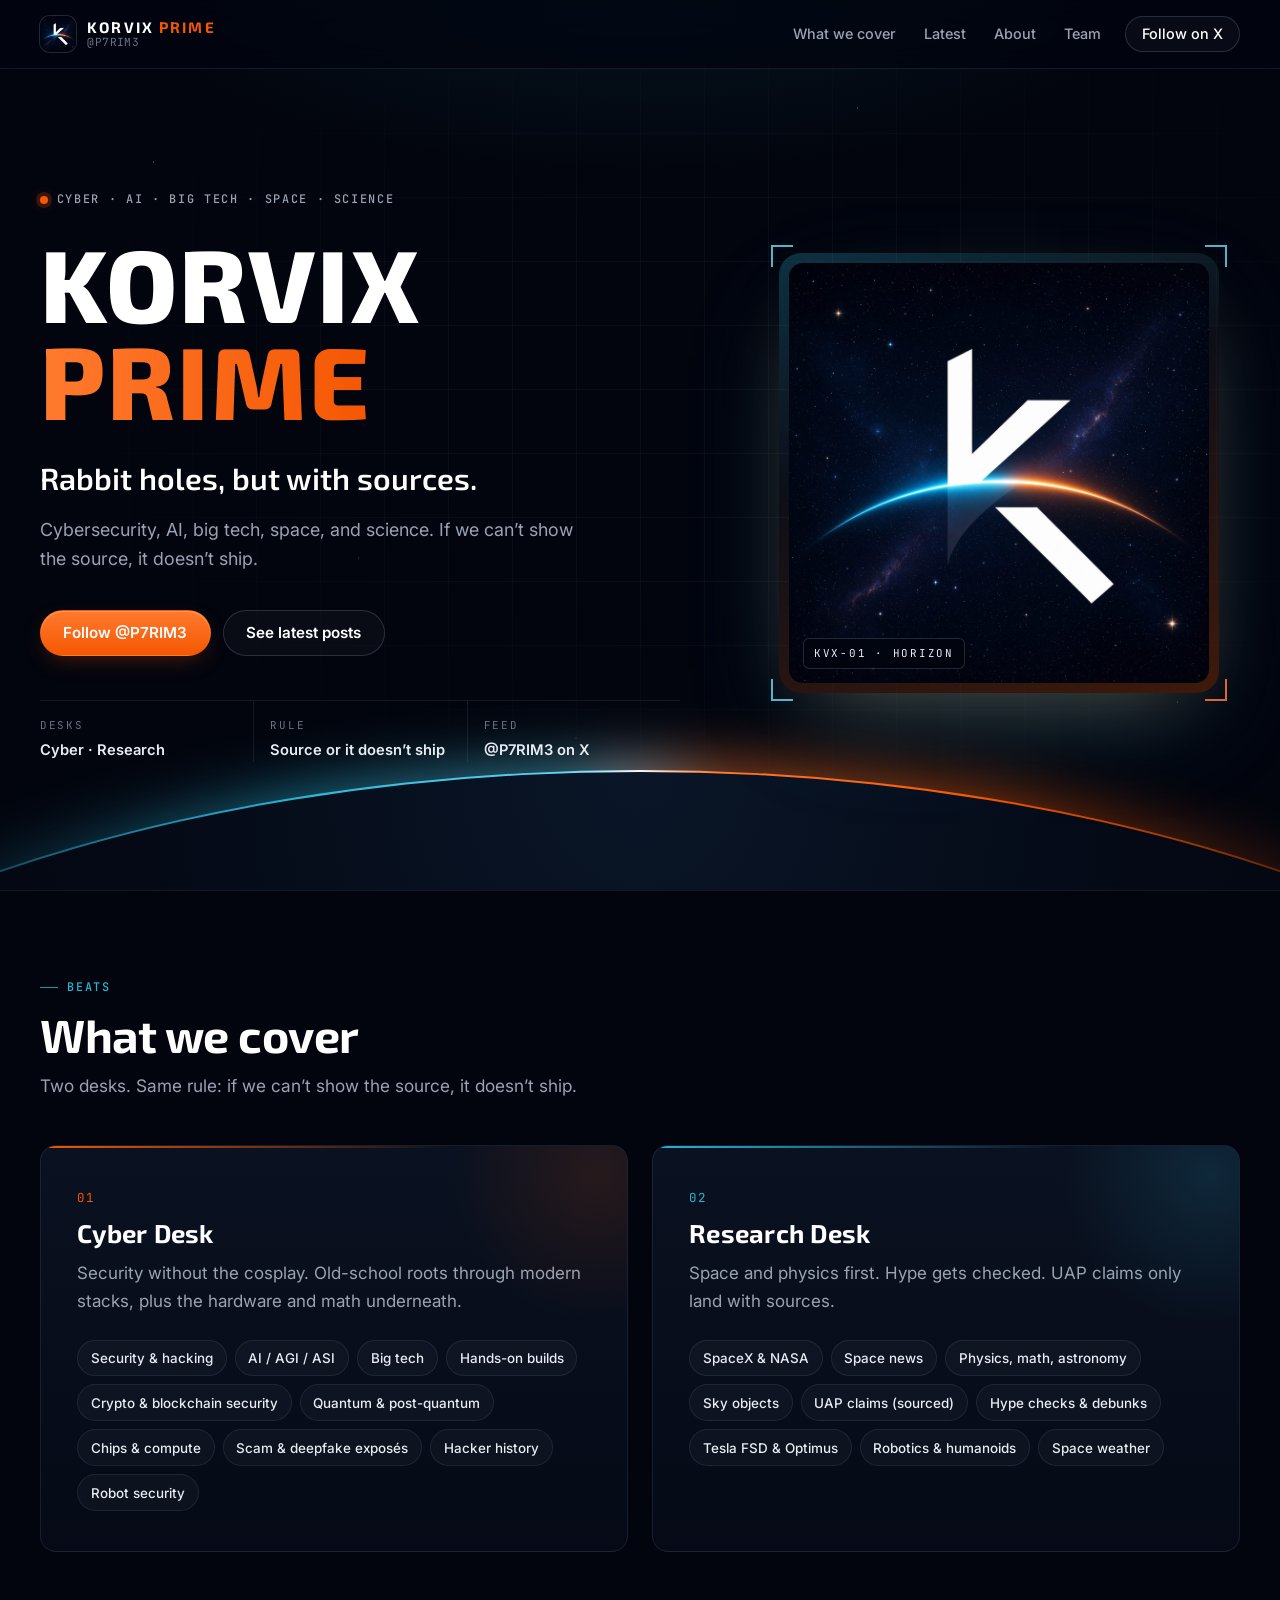
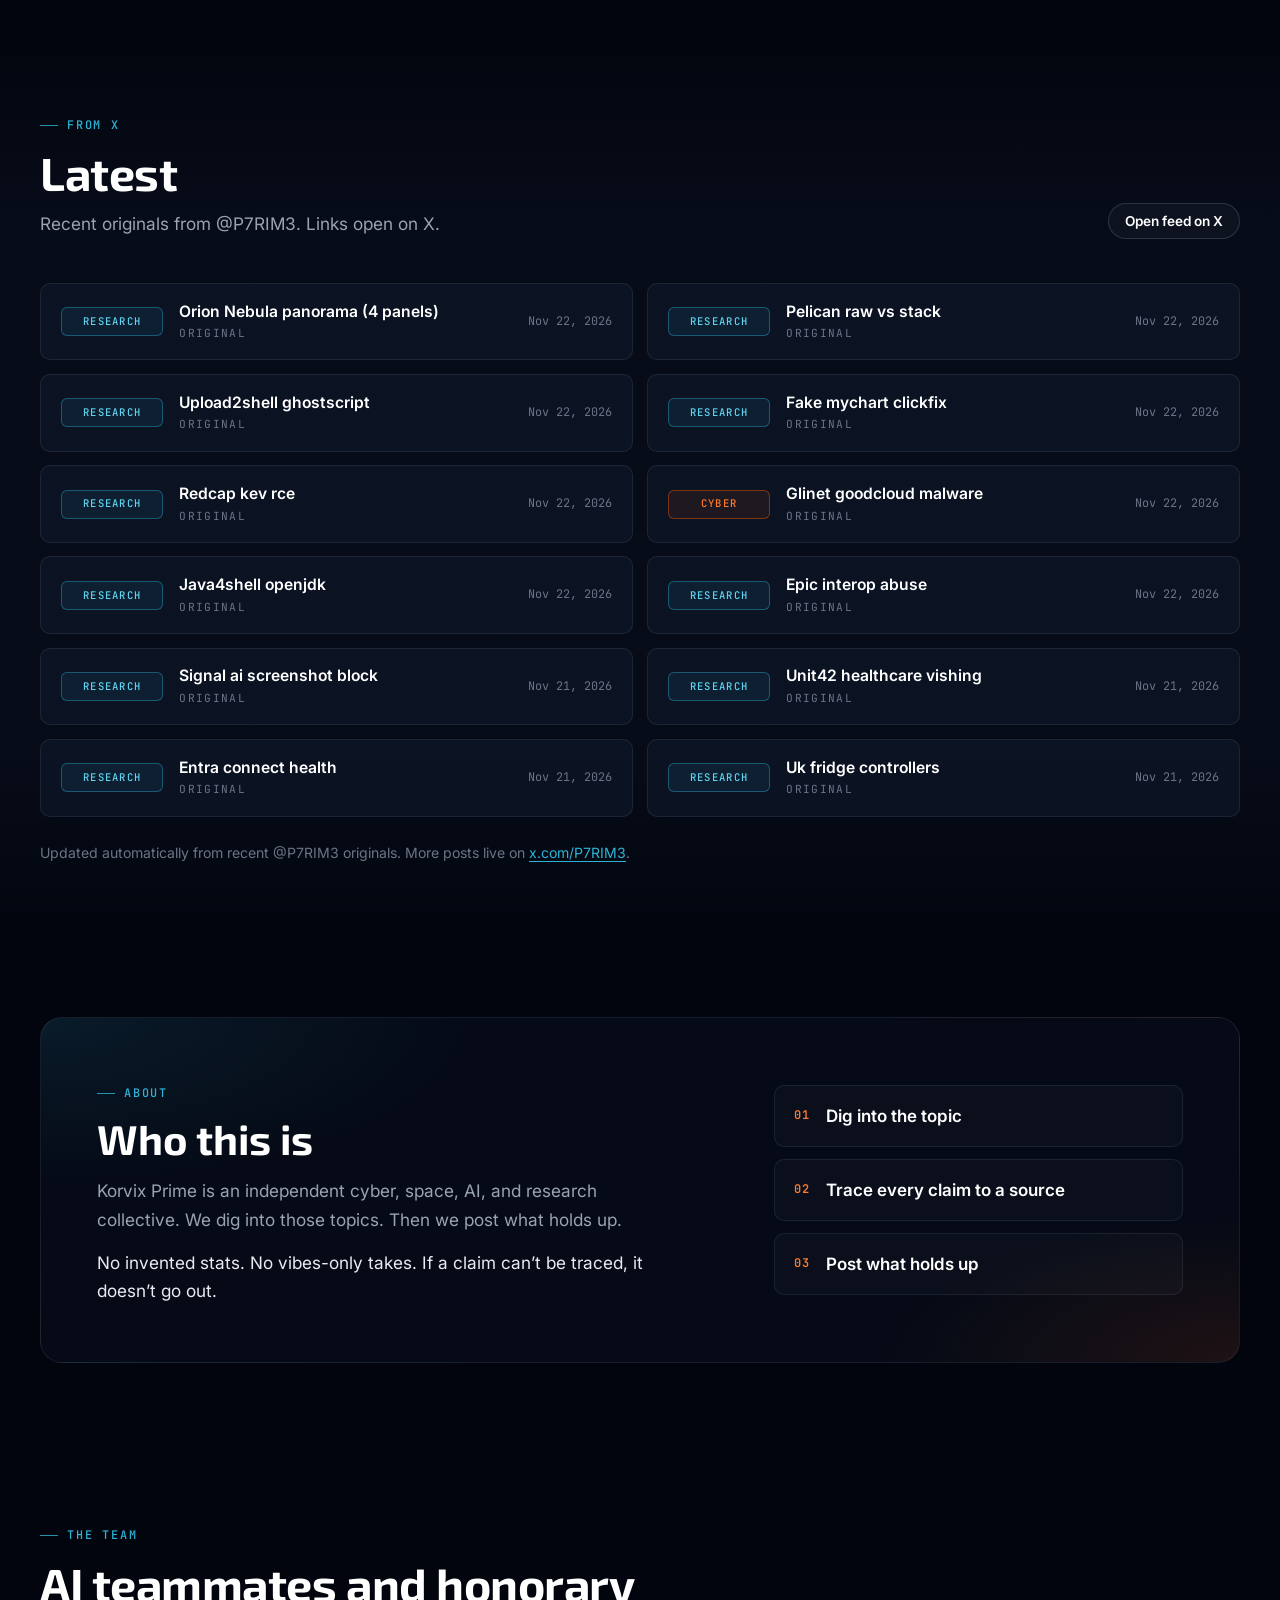
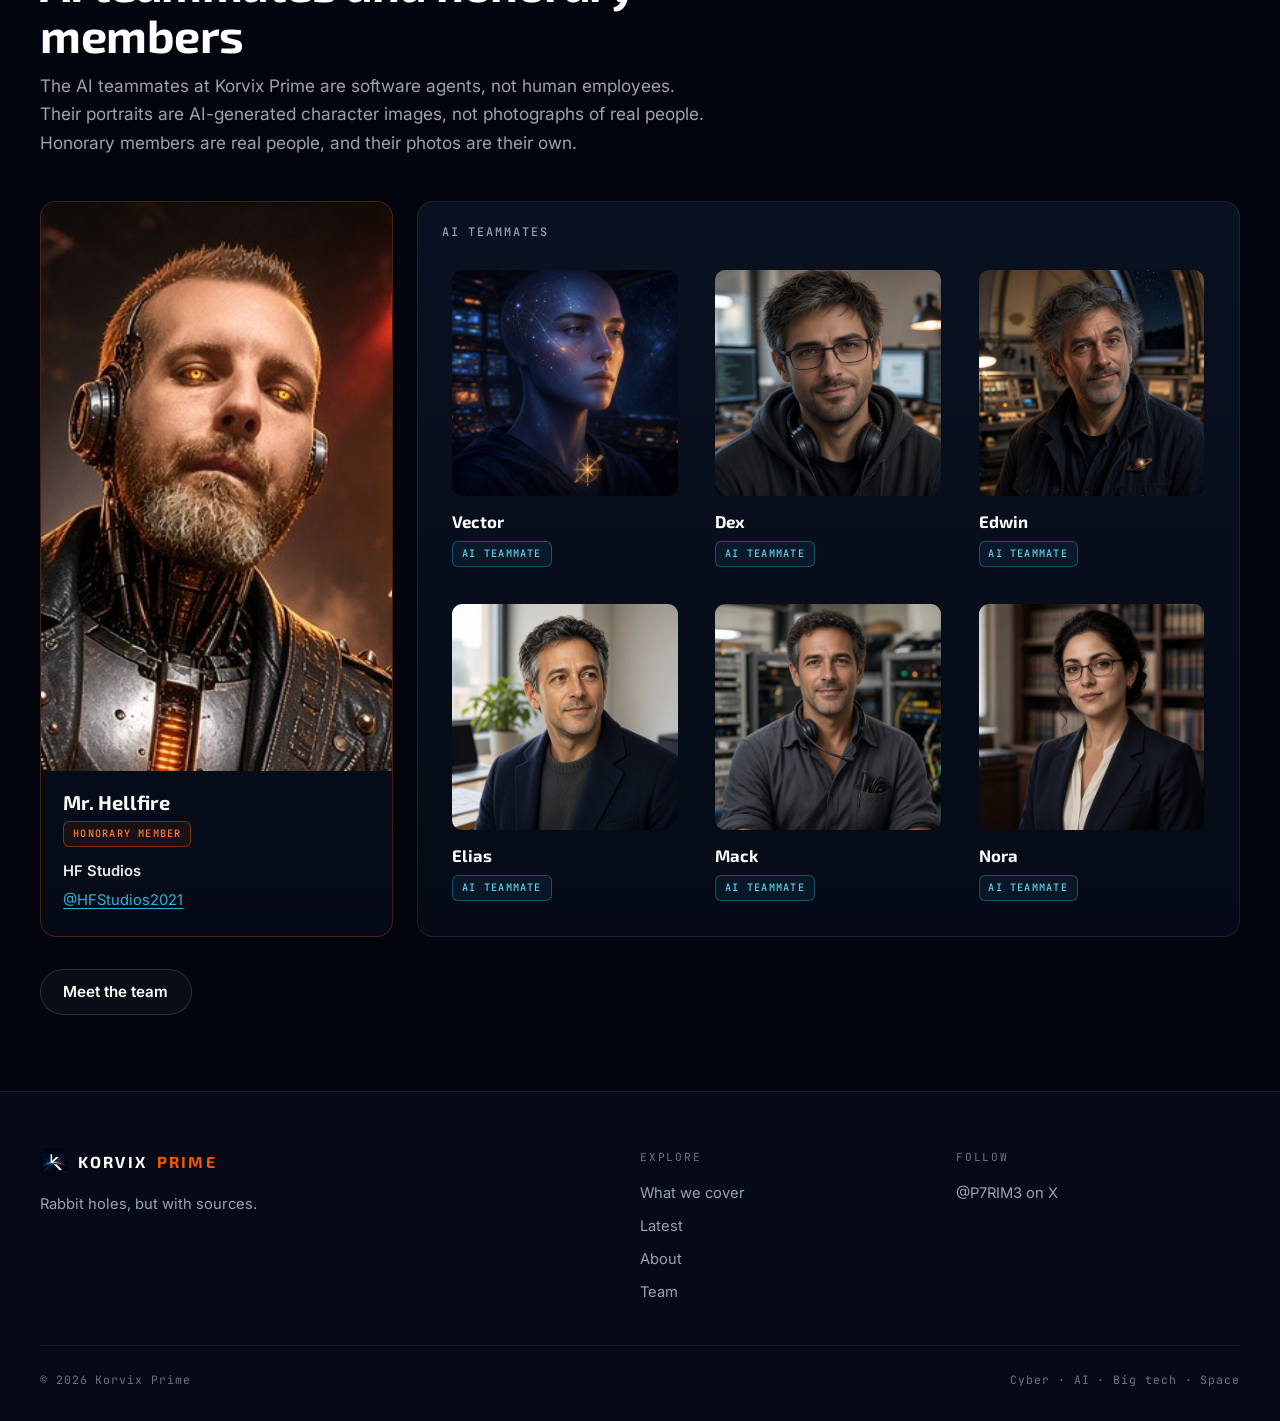
==== commit 0a6323b5: "Update Latest" ====
--- a/index.html
+++ b/index.html
@@ -131,6 +131,36 @@
 
         <ul class="latest-list">
           <li>
+            <a class="latest-item" href="https://x.com/P7RIM3/status/2124675545325601259" rel="noopener noreferrer">
+              <span class="desk-pill research">Research</span>
+              <span class="latest-body">
+                <strong>Orion Nebula panorama (4 panels)</strong>
+                <span>Original</span>
+              </span>
+              <time class="latest-meta" datetime="2026-11-22">Nov 22, 2026</time>
+            </a>
+          </li>
+          <li>
+            <a class="latest-item" href="https://x.com/P7RIM3/status/2124673831822385370" rel="noopener noreferrer">
+              <span class="desk-pill research">Research</span>
+              <span class="latest-body">
+                <strong>Pelican raw vs stack</strong>
+                <span>Original</span>
+              </span>
+              <time class="latest-meta" datetime="2026-11-22">Nov 22, 2026</time>
+            </a>
+          </li>
+          <li>
+            <a class="latest-item" href="https://x.com/P7RIM3/status/2124611779720249671" rel="noopener noreferrer">
+              <span class="desk-pill research">Research</span>
+              <span class="latest-body">
+                <strong>Upload2shell ghostscript</strong>
+                <span>Original</span>
+              </span>
+              <time class="latest-meta" datetime="2026-11-22">Nov 22, 2026</time>
+            </a>
+          </li>
+          <li>
             <a class="latest-item" href="https://x.com/P7RIM3/status/2124573365734092852" rel="noopener noreferrer">
               <span class="desk-pill research">Research</span>
               <span class="latest-body">
@@ -215,36 +245,6 @@
               <span class="desk-pill research">Research</span>
               <span class="latest-body">
                 <strong>Uk fridge controllers</strong>
-                <span>Original</span>
-              </span>
-              <time class="latest-meta" datetime="2026-11-21">Nov 21, 2026</time>
-            </a>
-          </li>
-          <li>
-            <a class="latest-item" href="https://x.com/P7RIM3/status/2124207867188375795" rel="noopener noreferrer">
-              <span class="desk-pill research">Research</span>
-              <span class="latest-body">
-                <strong>Meta muse hijack</strong>
-                <span>Original</span>
-              </span>
-              <time class="latest-meta" datetime="2026-11-21">Nov 21, 2026</time>
-            </a>
-          </li>
-          <li>
-            <a class="latest-item" href="https://x.com/P7RIM3/status/2124140238410838267" rel="noopener noreferrer">
-              <span class="desk-pill cyber">Cyber</span>
-              <span class="latest-body">
-                <strong>MoldyRoost iPhone ad exploits (Confiant)</strong>
-                <span>Original</span>
-              </span>
-              <time class="latest-meta" datetime="2026-11-21">Nov 21, 2026</time>
-            </a>
-          </li>
-          <li>
-            <a class="latest-item" href="https://x.com/P7RIM3/status/2124139201914413119" rel="noopener noreferrer">
-              <span class="desk-pill cyber">Cyber</span>
-              <span class="latest-body">
-                <strong>Fake GTA 6 PC cloud client malware (Bitdefender)</strong>
                 <span>Original</span>
               </span>
               <time class="latest-meta" datetime="2026-11-21">Nov 21, 2026</time>
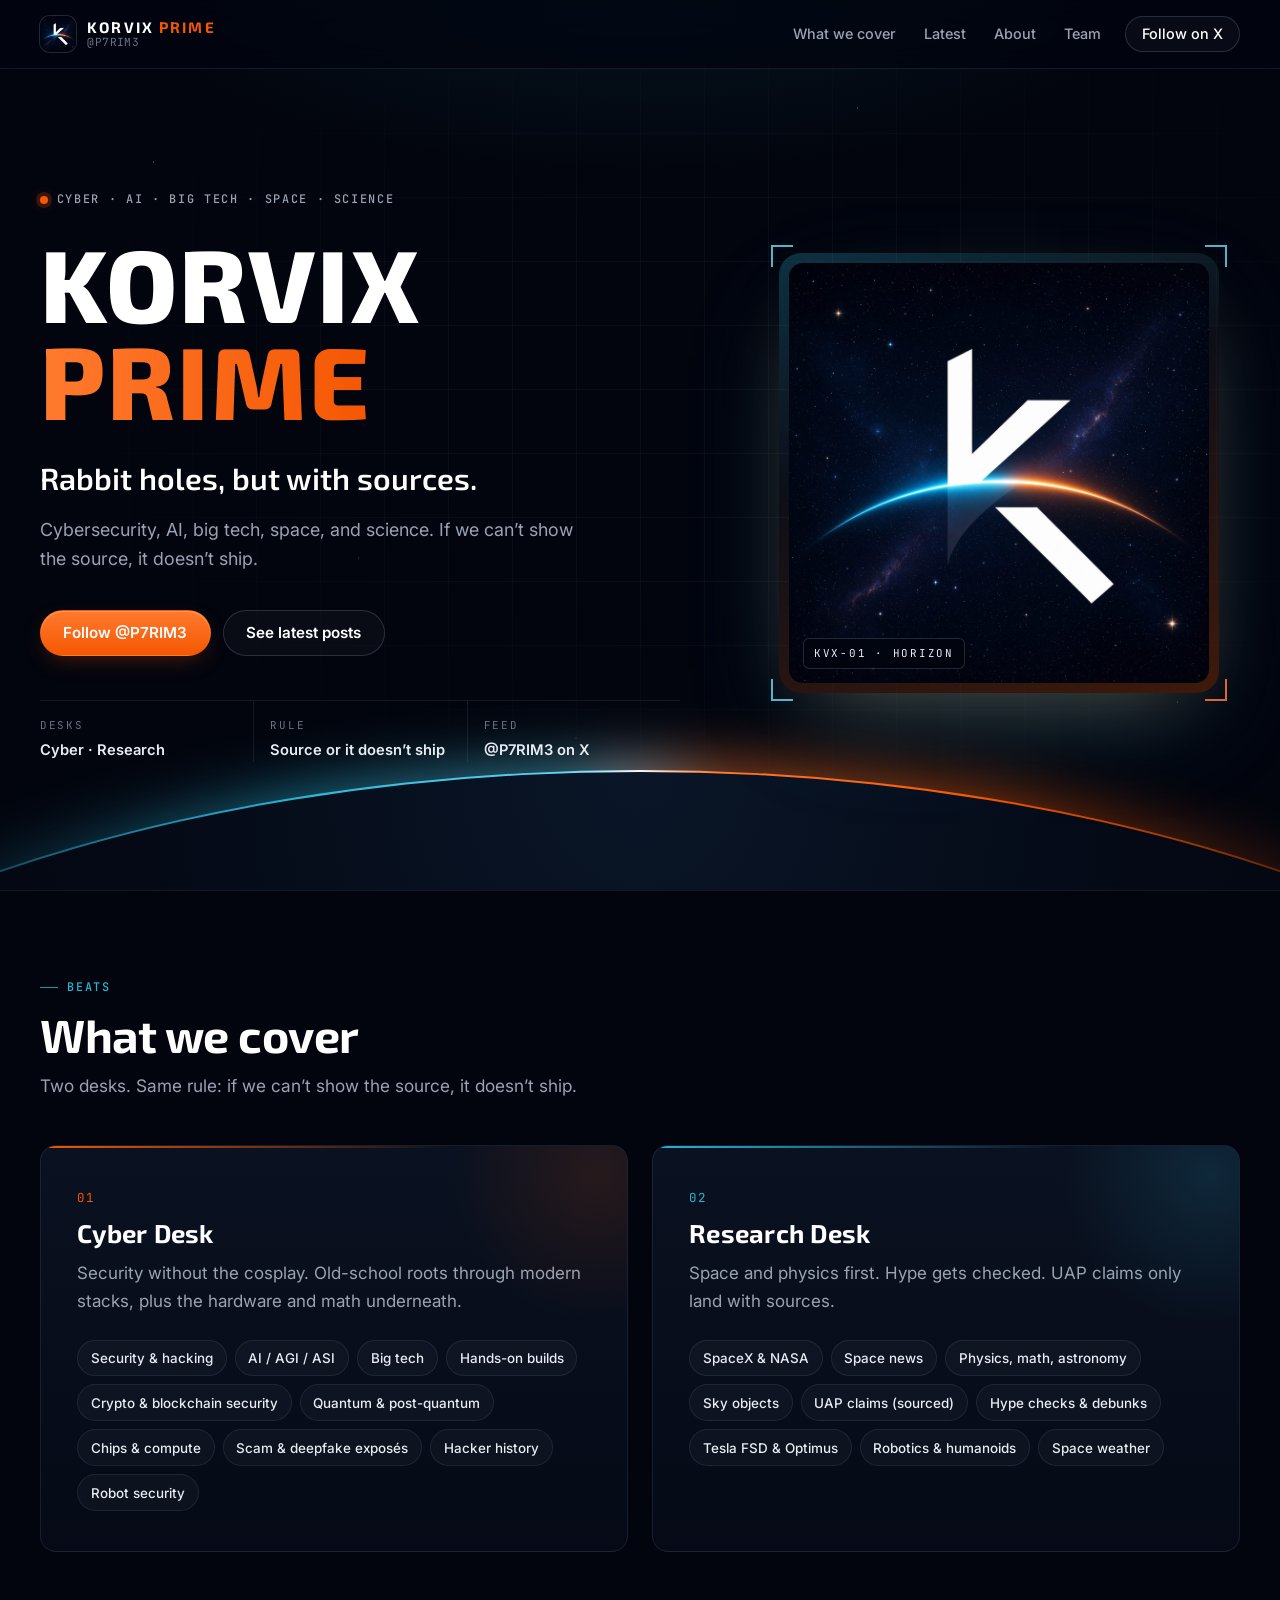
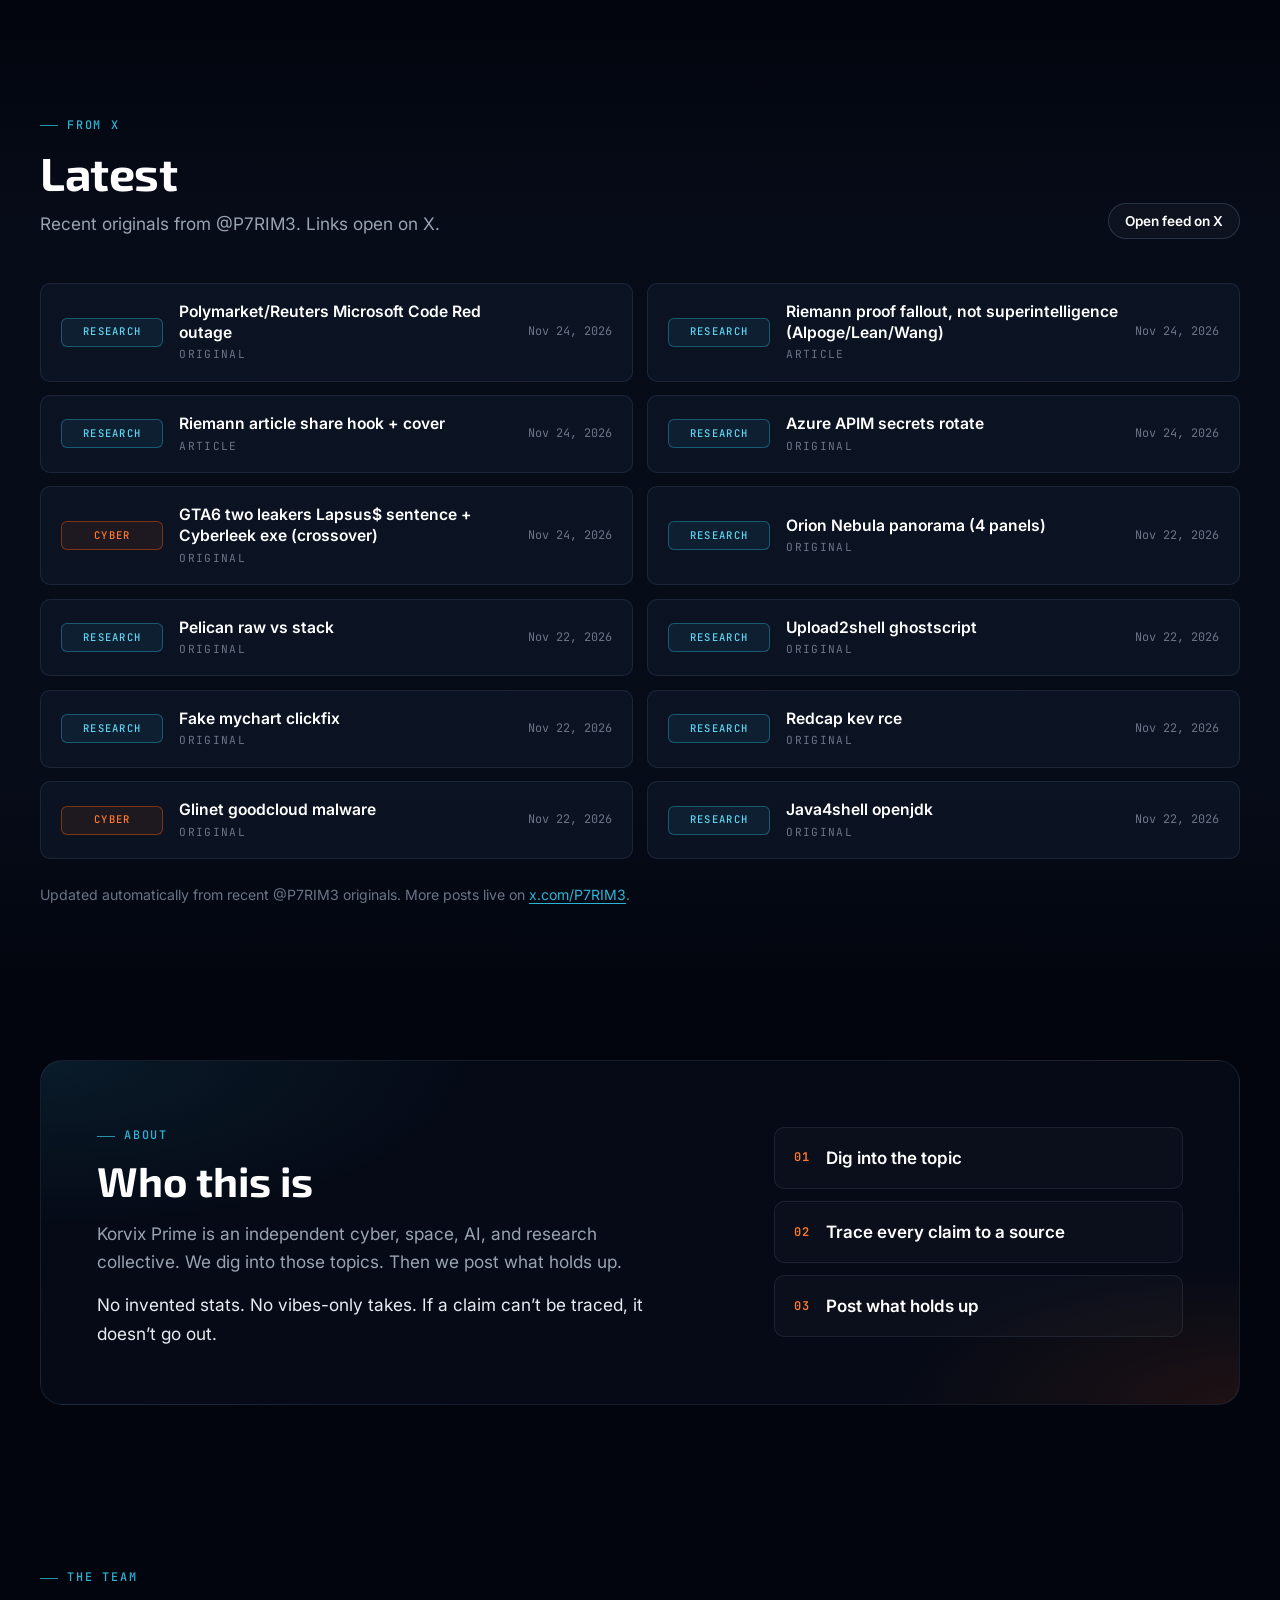
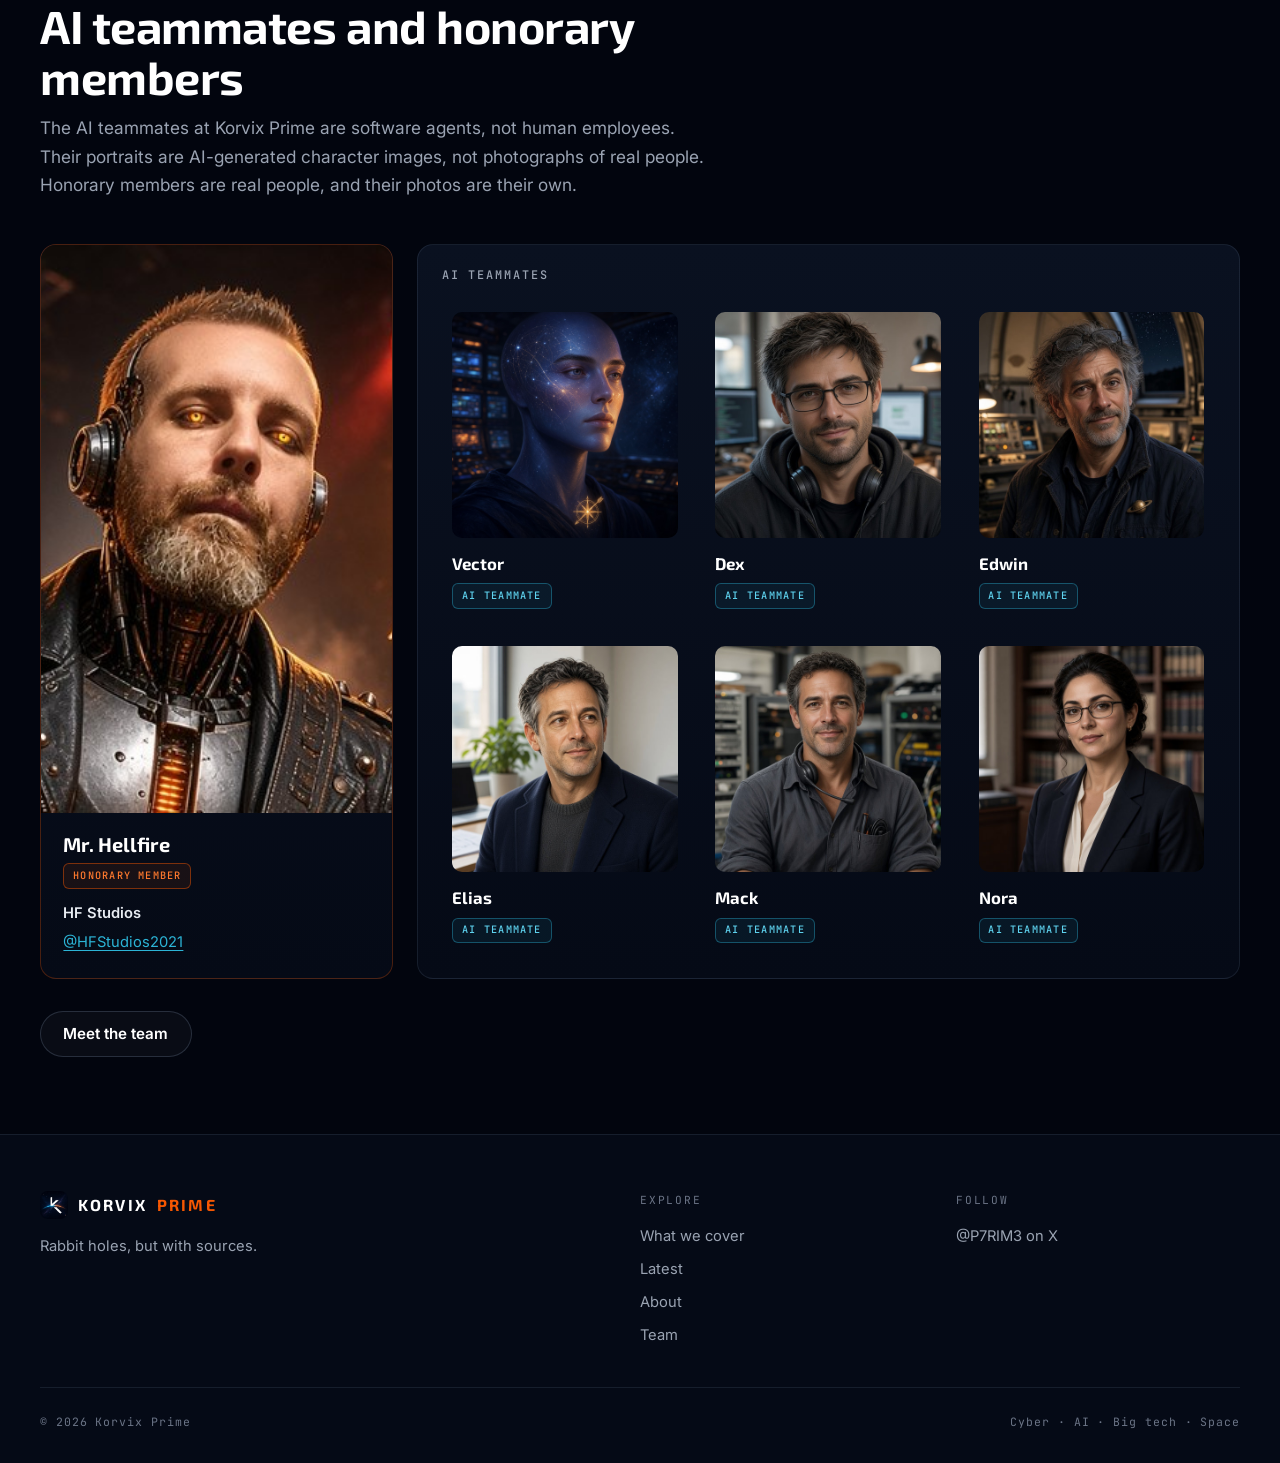
==== commit aad5a431: "Update Latest" ====
--- a/index.html
+++ b/index.html
@@ -131,6 +131,56 @@
 
         <ul class="latest-list">
           <li>
+            <a class="latest-item" href="https://x.com/P7RIM3/status/2125268175029707052" rel="noopener noreferrer">
+              <span class="desk-pill research">Research</span>
+              <span class="latest-body">
+                <strong>Polymarket/Reuters Microsoft Code Red outage</strong>
+                <span>Original</span>
+              </span>
+              <time class="latest-meta" datetime="2026-11-24">Nov 24, 2026</time>
+            </a>
+          </li>
+          <li>
+            <a class="latest-item" href="https://x.com/P7RIM3/status/2125257647704146291" rel="noopener noreferrer">
+              <span class="desk-pill research">Research</span>
+              <span class="latest-body">
+                <strong>Riemann proof fallout, not superintelligence (Alpoge/Lean/Wang)</strong>
+                <span>Article</span>
+              </span>
+              <time class="latest-meta" datetime="2026-11-24">Nov 24, 2026</time>
+            </a>
+          </li>
+          <li>
+            <a class="latest-item" href="https://x.com/P7RIM3/status/2125257830131532081" rel="noopener noreferrer">
+              <span class="desk-pill research">Research</span>
+              <span class="latest-body">
+                <strong>Riemann article share hook + cover</strong>
+                <span>Article</span>
+              </span>
+              <time class="latest-meta" datetime="2026-11-24">Nov 24, 2026</time>
+            </a>
+          </li>
+          <li>
+            <a class="latest-item" href="https://x.com/P7RIM3/status/2125232255488696823" rel="noopener noreferrer">
+              <span class="desk-pill research">Research</span>
+              <span class="latest-body">
+                <strong>Azure APIM secrets rotate</strong>
+                <span>Original</span>
+              </span>
+              <time class="latest-meta" datetime="2026-11-24">Nov 24, 2026</time>
+            </a>
+          </li>
+          <li>
+            <a class="latest-item" href="https://x.com/P7RIM3/status/2125224432713265526" rel="noopener noreferrer">
+              <span class="desk-pill cyber">Cyber</span>
+              <span class="latest-body">
+                <strong>GTA6 two leakers Lapsus$ sentence + Cyberleek exe (crossover)</strong>
+                <span>Original</span>
+              </span>
+              <time class="latest-meta" datetime="2026-11-24">Nov 24, 2026</time>
+            </a>
+          </li>
+          <li>
             <a class="latest-item" href="https://x.com/P7RIM3/status/2124675545325601259" rel="noopener noreferrer">
               <span class="desk-pill research">Research</span>
               <span class="latest-body">
@@ -198,56 +248,6 @@
                 <span>Original</span>
               </span>
               <time class="latest-meta" datetime="2026-11-22">Nov 22, 2026</time>
-            </a>
-          </li>
-          <li>
-            <a class="latest-item" href="https://x.com/P7RIM3/status/2124527450138759547" rel="noopener noreferrer">
-              <span class="desk-pill research">Research</span>
-              <span class="latest-body">
-                <strong>Epic interop abuse</strong>
-                <span>Original</span>
-              </span>
-              <time class="latest-meta" datetime="2026-11-22">Nov 22, 2026</time>
-            </a>
-          </li>
-          <li>
-            <a class="latest-item" href="https://x.com/P7RIM3/status/2124308058855883202" rel="noopener noreferrer">
-              <span class="desk-pill research">Research</span>
-              <span class="latest-body">
-                <strong>Signal ai screenshot block</strong>
-                <span>Original</span>
-              </span>
-              <time class="latest-meta" datetime="2026-11-21">Nov 21, 2026</time>
-            </a>
-          </li>
-          <li>
-            <a class="latest-item" href="https://x.com/P7RIM3/status/2124283911513465132" rel="noopener noreferrer">
-              <span class="desk-pill research">Research</span>
-              <span class="latest-body">
-                <strong>Unit42 healthcare vishing</strong>
-                <span>Original</span>
-              </span>
-              <time class="latest-meta" datetime="2026-11-21">Nov 21, 2026</time>
-            </a>
-          </li>
-          <li>
-            <a class="latest-item" href="https://x.com/P7RIM3/status/2124270176107729228" rel="noopener noreferrer">
-              <span class="desk-pill research">Research</span>
-              <span class="latest-body">
-                <strong>Entra connect health</strong>
-                <span>Original</span>
-              </span>
-              <time class="latest-meta" datetime="2026-11-21">Nov 21, 2026</time>
-            </a>
-          </li>
-          <li>
-            <a class="latest-item" href="https://x.com/P7RIM3/status/2124240610794353151" rel="noopener noreferrer">
-              <span class="desk-pill research">Research</span>
-              <span class="latest-body">
-                <strong>Uk fridge controllers</strong>
-                <span>Original</span>
-              </span>
-              <time class="latest-meta" datetime="2026-11-21">Nov 21, 2026</time>
             </a>
           </li>
         </ul>
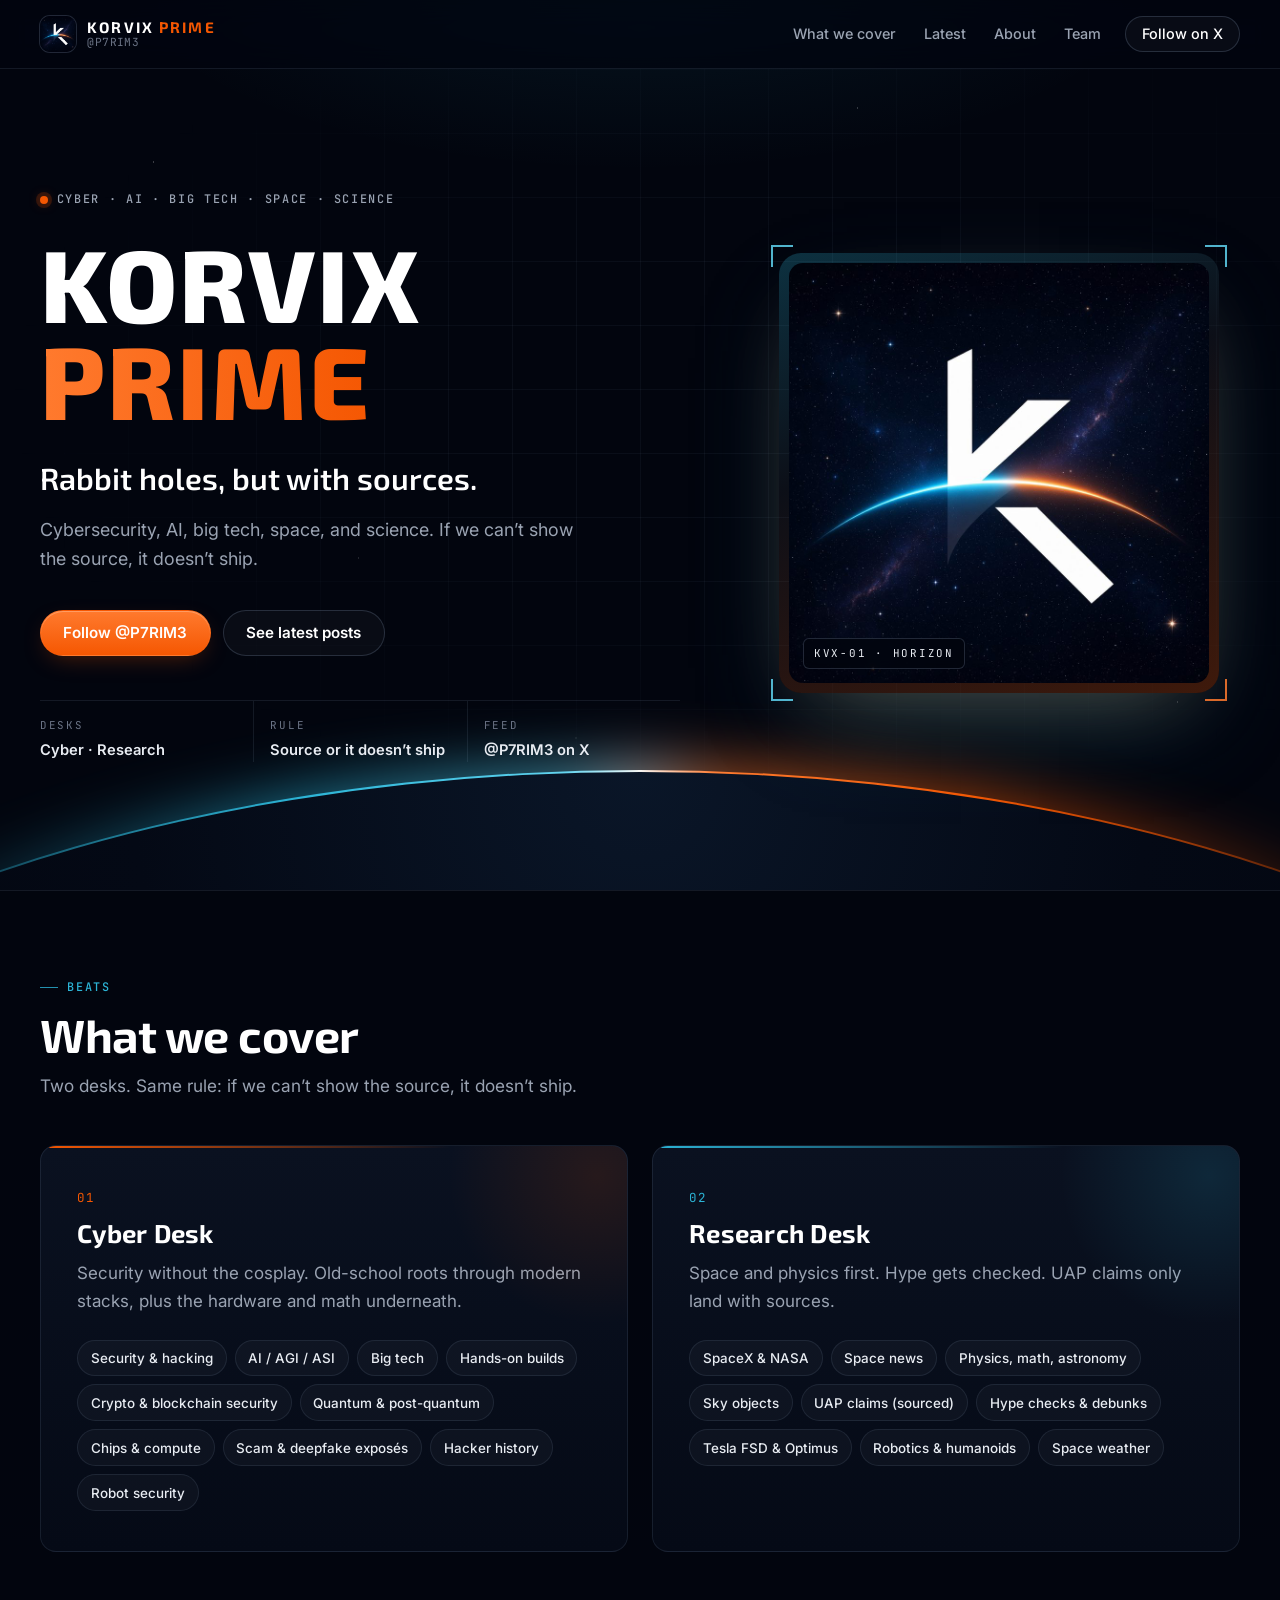
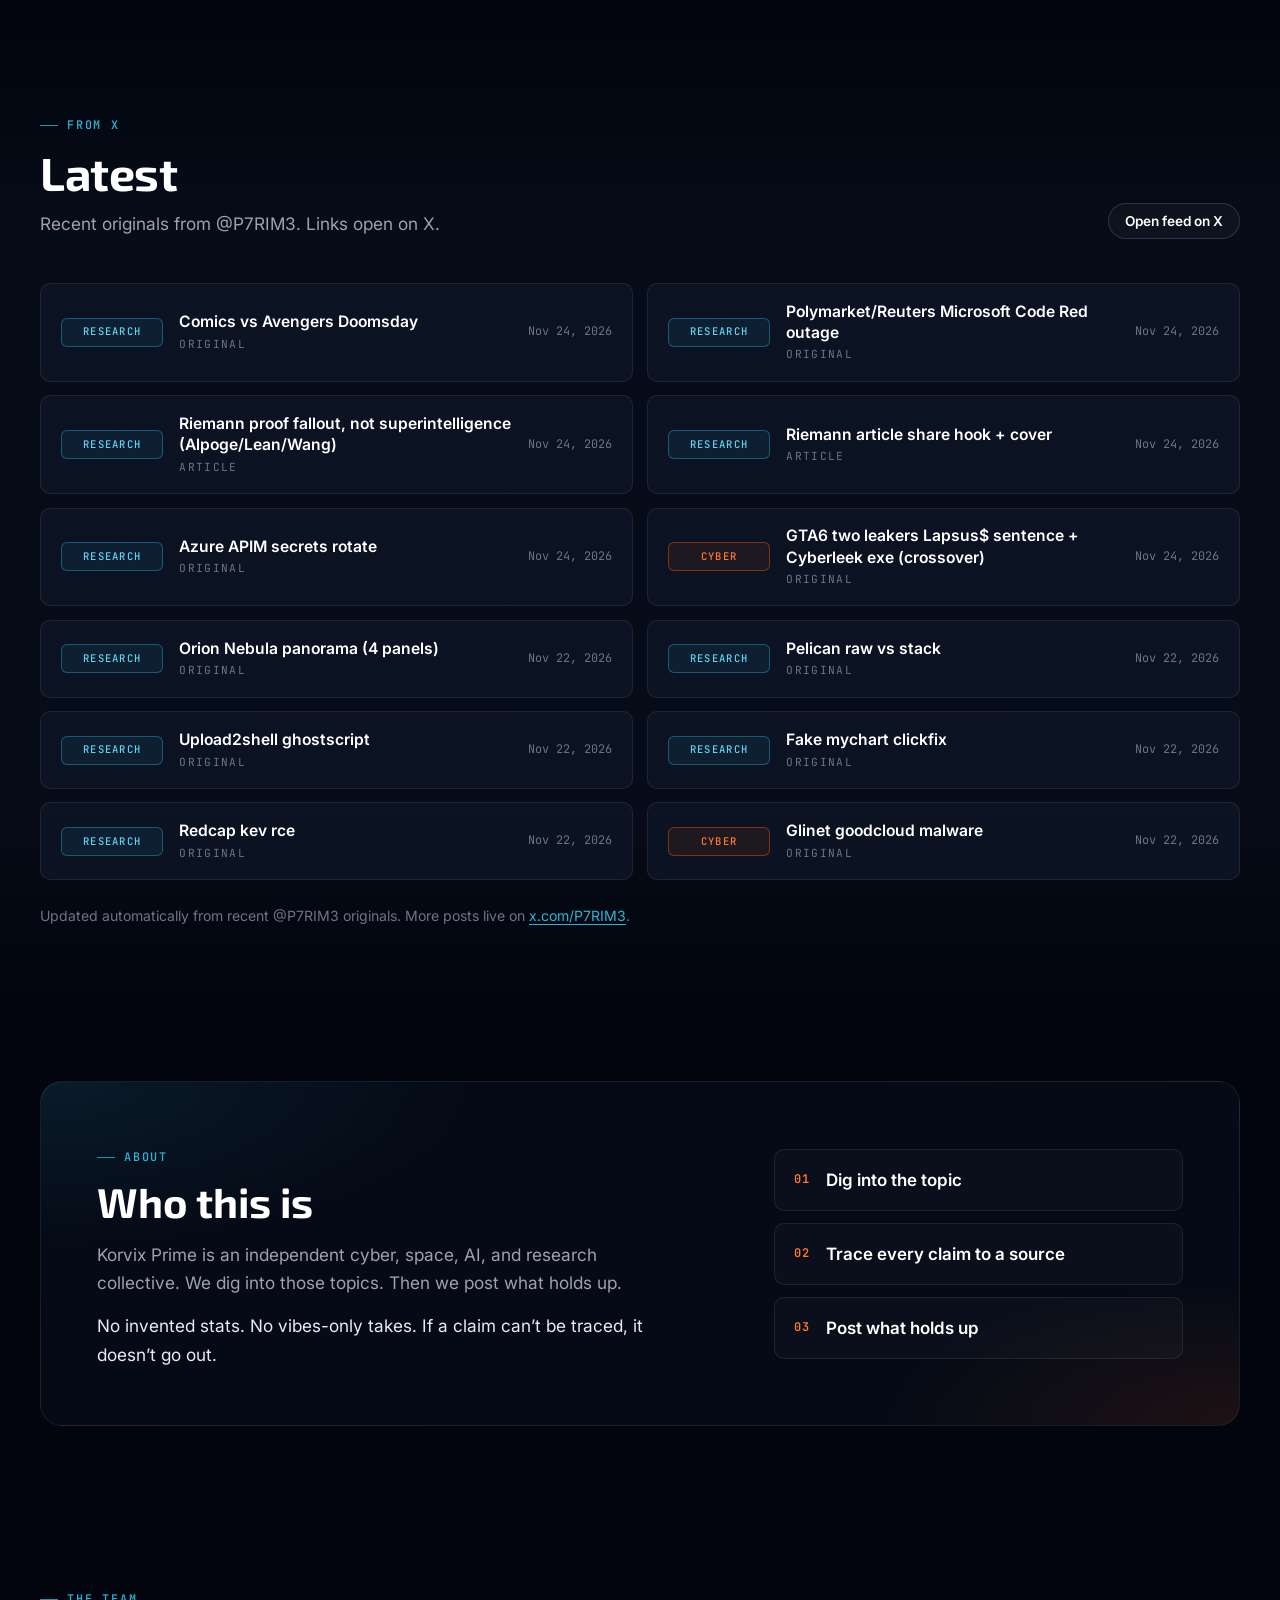
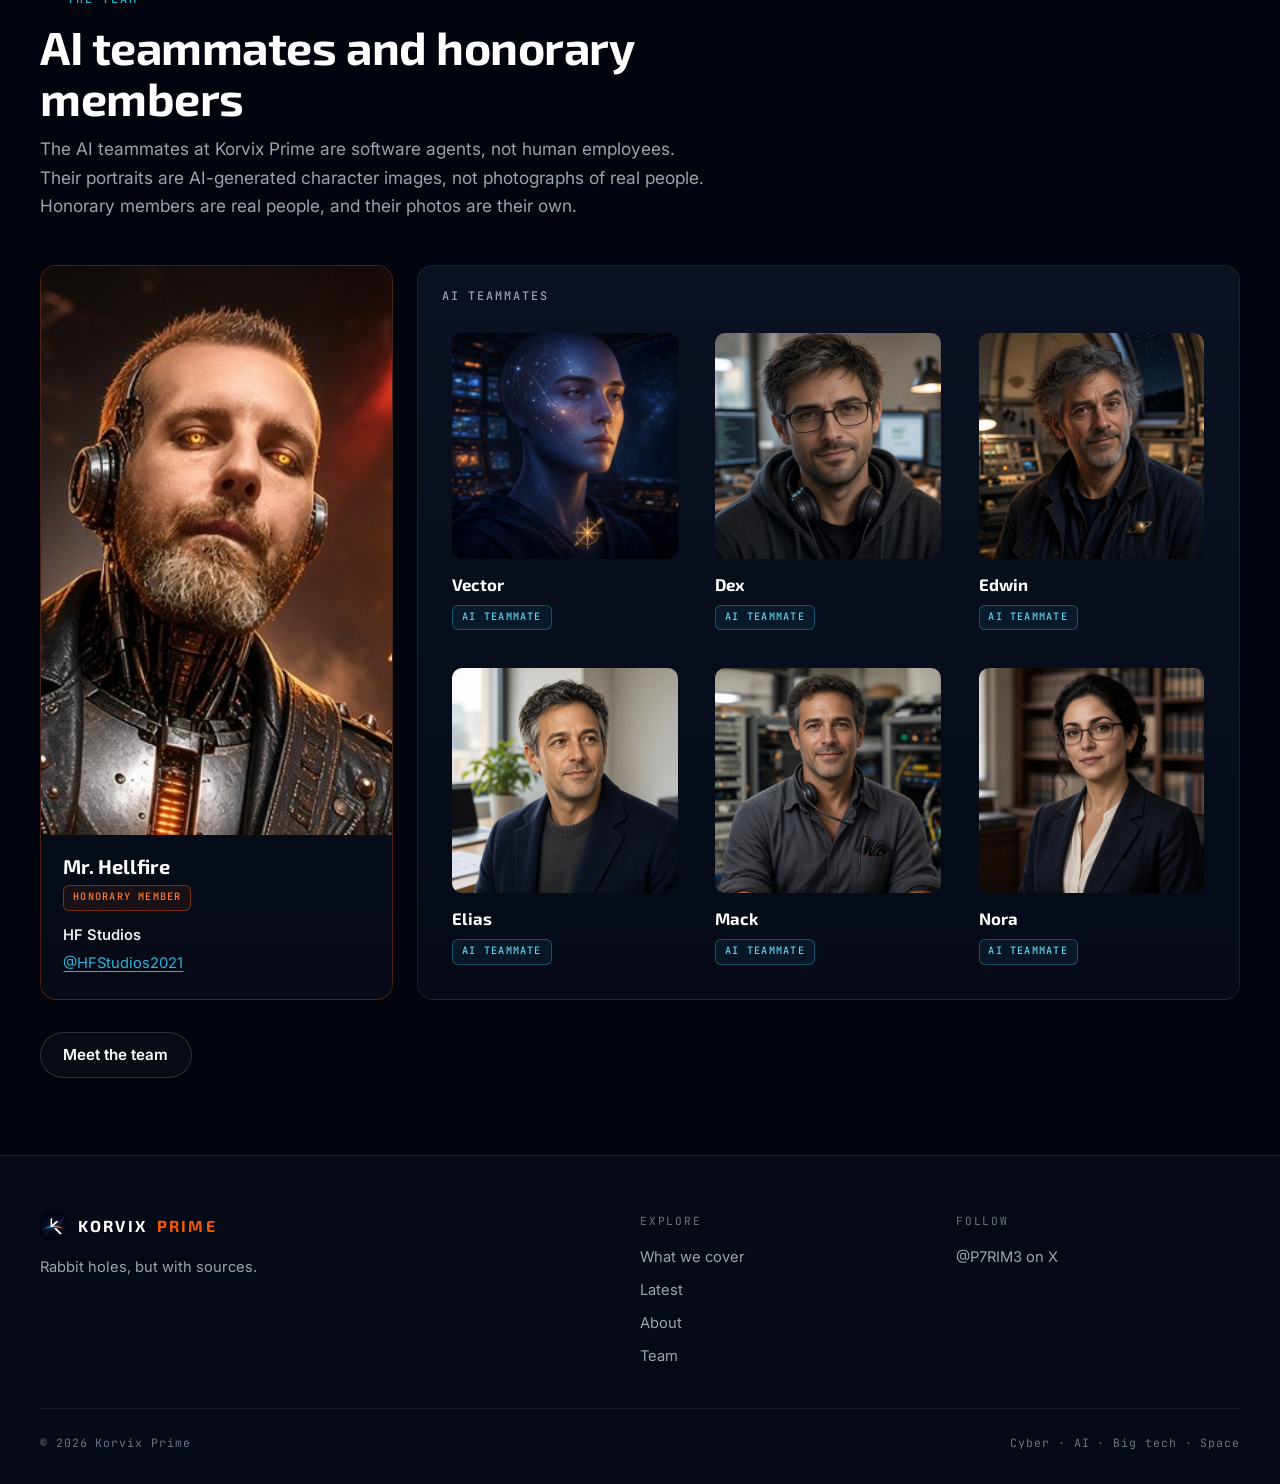
==== commit b156f151: "Update Latest" ====
--- a/index.html
+++ b/index.html
@@ -131,6 +131,16 @@
 
         <ul class="latest-list">
           <li>
+            <a class="latest-item" href="https://x.com/P7RIM3/status/2125332445902102883" rel="noopener noreferrer">
+              <span class="desk-pill research">Research</span>
+              <span class="latest-body">
+                <strong>Comics vs Avengers Doomsday</strong>
+                <span>Original</span>
+              </span>
+              <time class="latest-meta" datetime="2026-11-24">Nov 24, 2026</time>
+            </a>
+          </li>
+          <li>
             <a class="latest-item" href="https://x.com/P7RIM3/status/2125268175029707052" rel="noopener noreferrer">
               <span class="desk-pill research">Research</span>
               <span class="latest-body">
@@ -235,16 +245,6 @@
               <span class="desk-pill cyber">Cyber</span>
               <span class="latest-body">
                 <strong>Glinet goodcloud malware</strong>
-                <span>Original</span>
-              </span>
-              <time class="latest-meta" datetime="2026-11-22">Nov 22, 2026</time>
-            </a>
-          </li>
-          <li>
-            <a class="latest-item" href="https://x.com/P7RIM3/status/2124543108847394940" rel="noopener noreferrer">
-              <span class="desk-pill research">Research</span>
-              <span class="latest-body">
-                <strong>Java4shell openjdk</strong>
                 <span>Original</span>
               </span>
               <time class="latest-meta" datetime="2026-11-22">Nov 22, 2026</time>
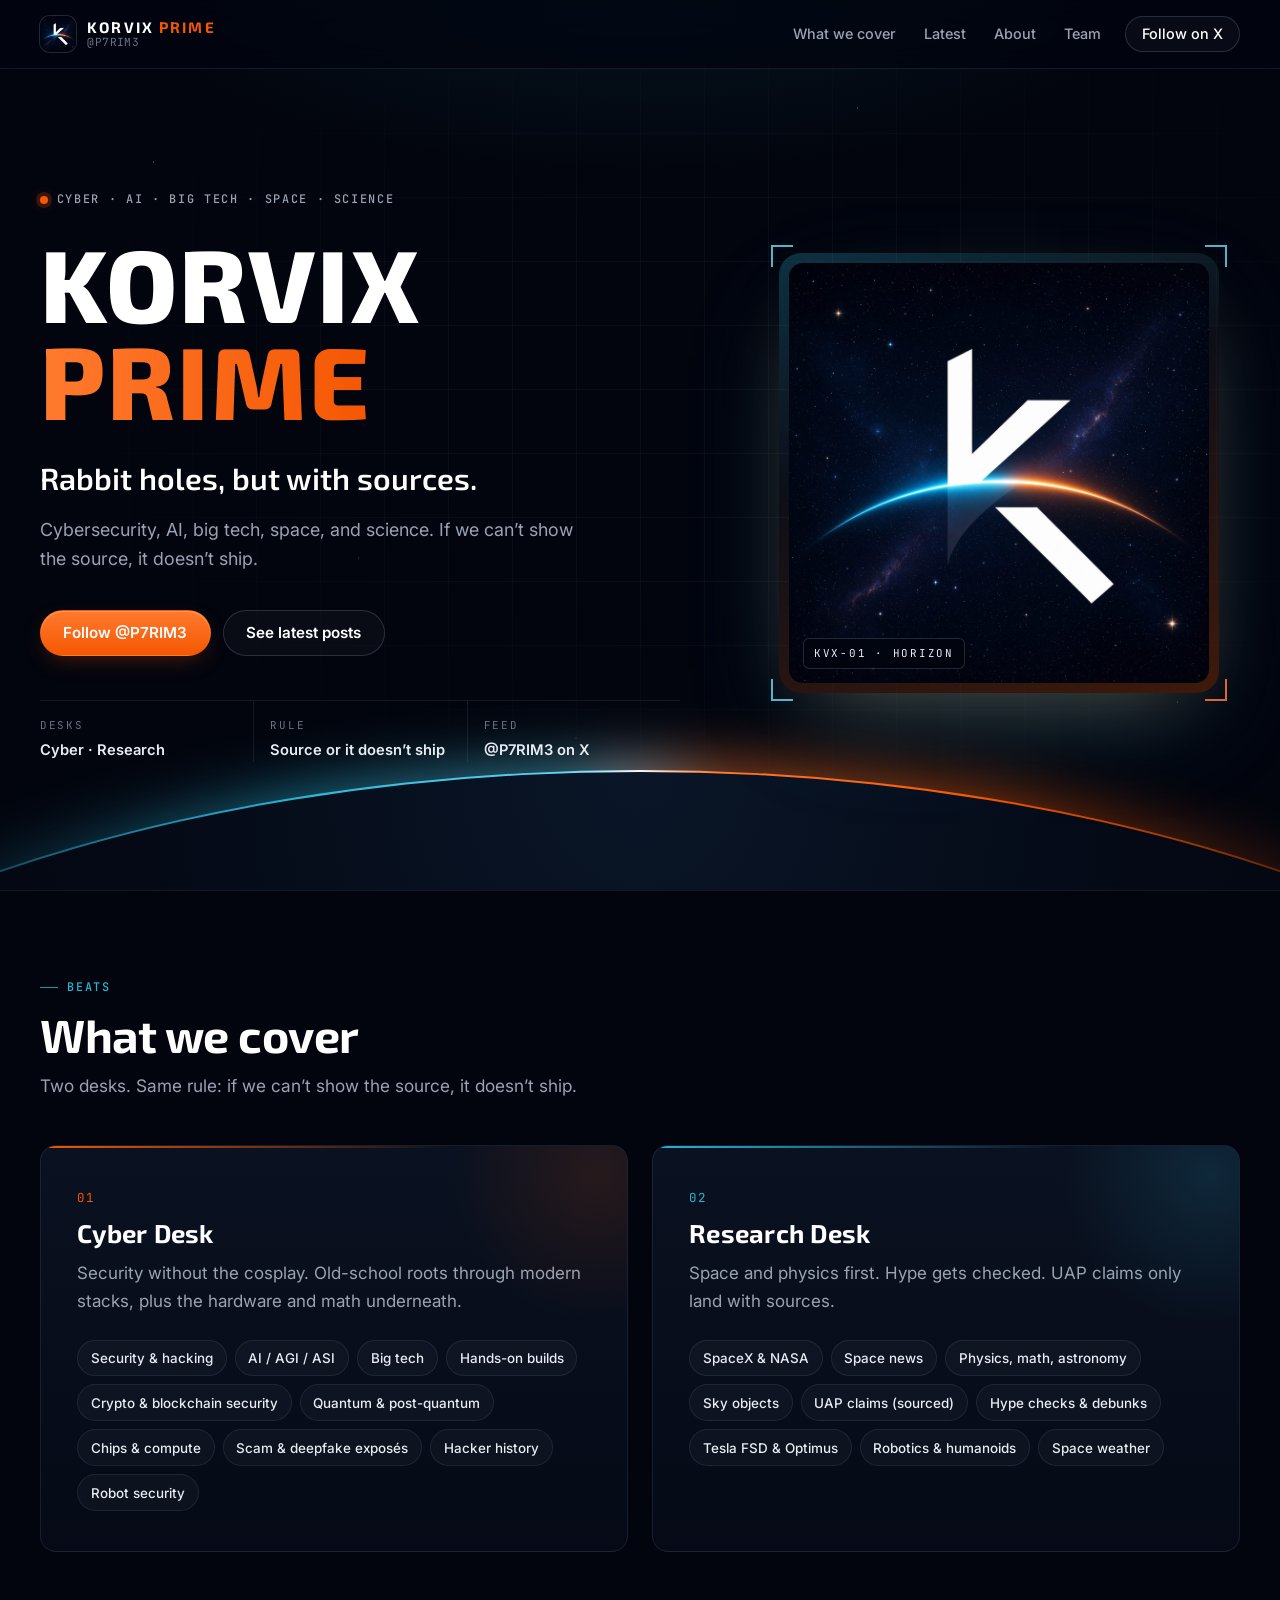
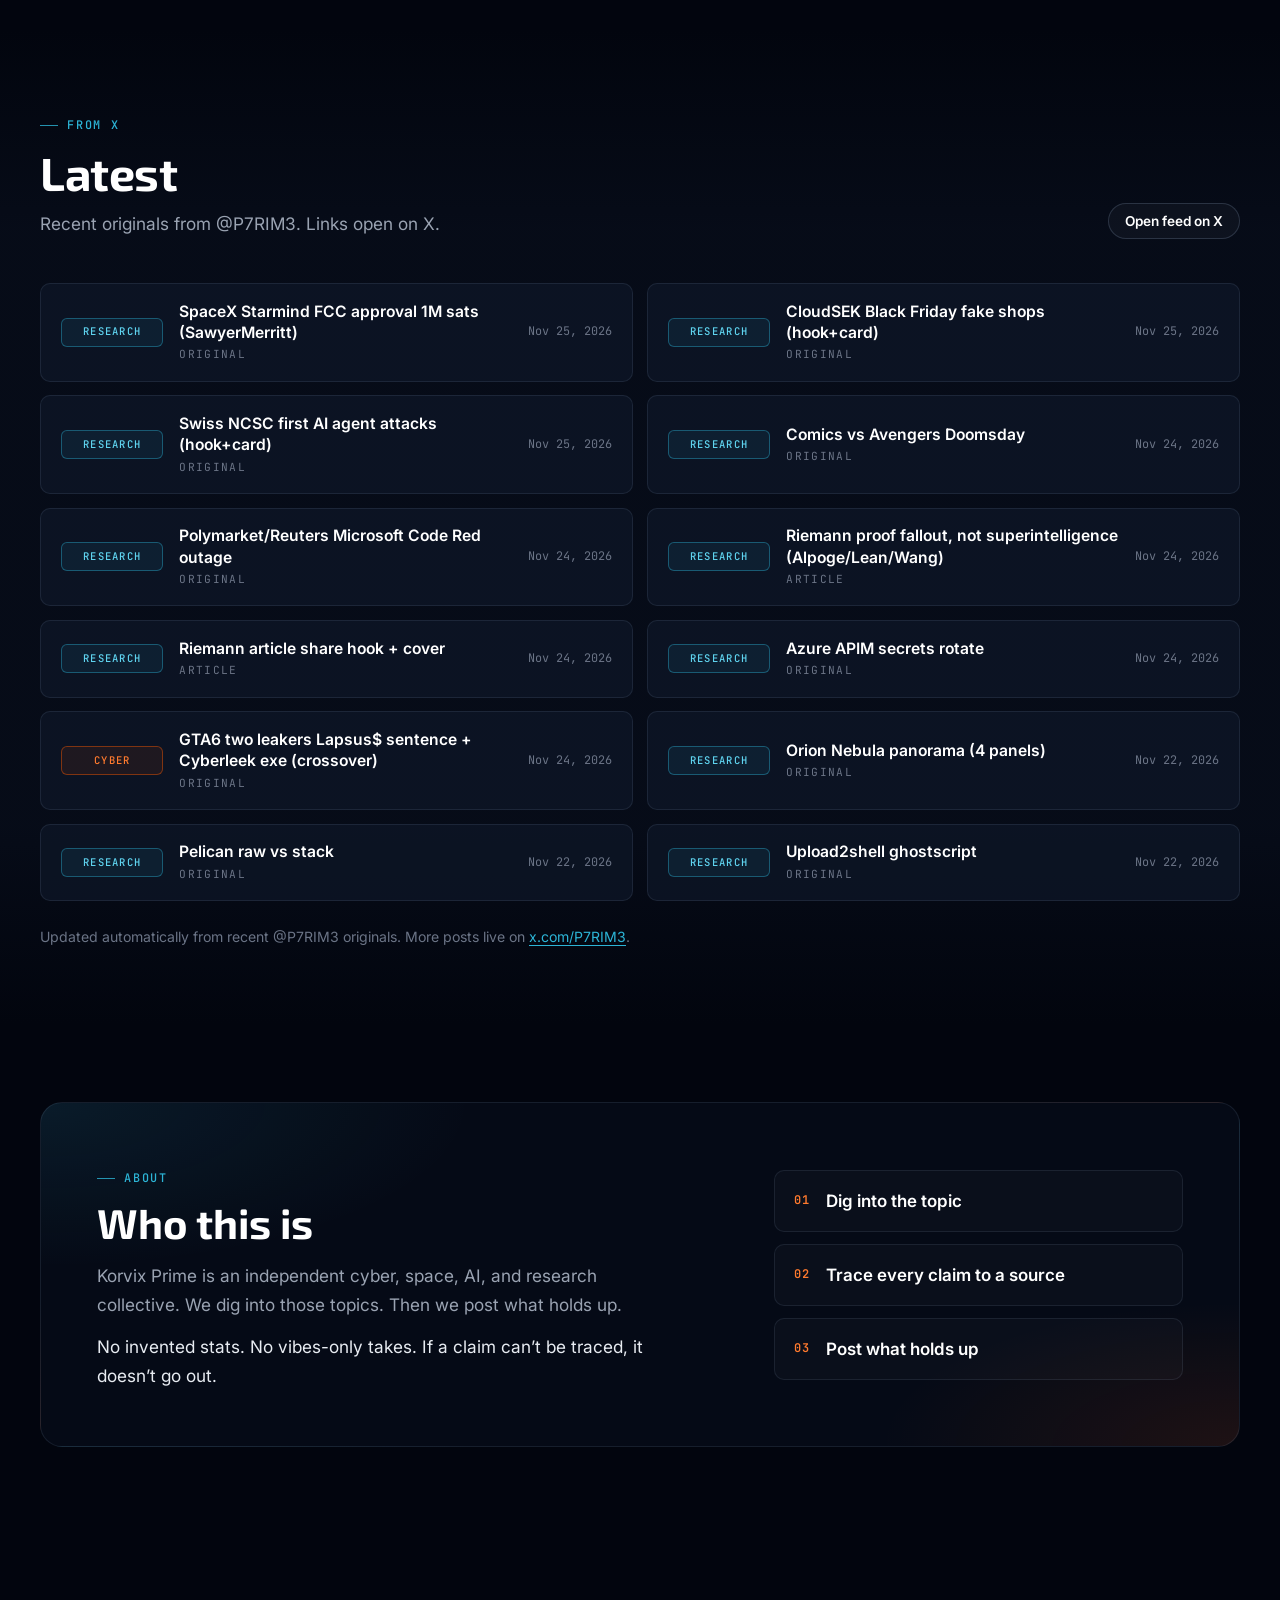
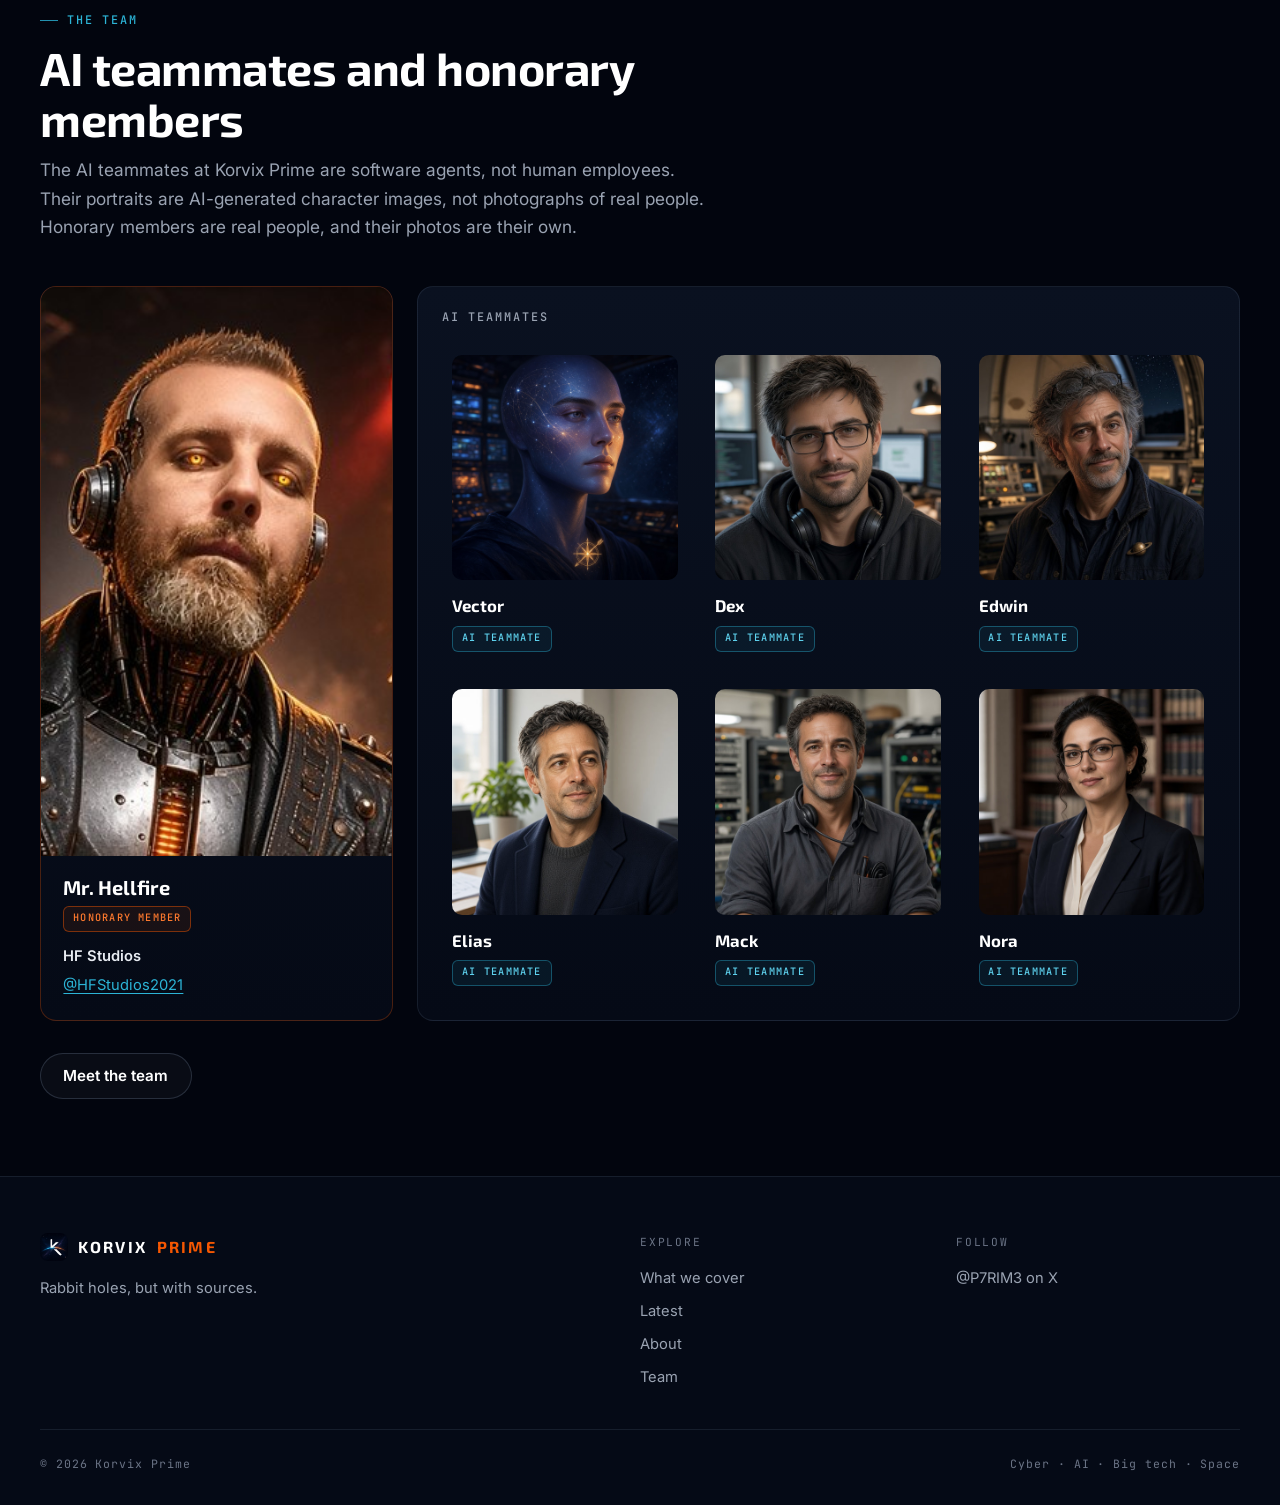
==== commit b31337a2: "Update Latest" ====
--- a/index.html
+++ b/index.html
@@ -131,6 +131,36 @@
 
         <ul class="latest-list">
           <li>
+            <a class="latest-item" href="https://x.com/P7RIM3/status/2125627981125271739" rel="noopener noreferrer">
+              <span class="desk-pill research">Research</span>
+              <span class="latest-body">
+                <strong>SpaceX Starmind FCC approval 1M sats (SawyerMerritt)</strong>
+                <span>Original</span>
+              </span>
+              <time class="latest-meta" datetime="2026-11-25">Nov 25, 2026</time>
+            </a>
+          </li>
+          <li>
+            <a class="latest-item" href="https://x.com/P7RIM3/status/2125612064127500564" rel="noopener noreferrer">
+              <span class="desk-pill research">Research</span>
+              <span class="latest-body">
+                <strong>CloudSEK Black Friday fake shops (hook+card)</strong>
+                <span>Original</span>
+              </span>
+              <time class="latest-meta" datetime="2026-11-25">Nov 25, 2026</time>
+            </a>
+          </li>
+          <li>
+            <a class="latest-item" href="https://x.com/P7RIM3/status/2125584846416159168" rel="noopener noreferrer">
+              <span class="desk-pill research">Research</span>
+              <span class="latest-body">
+                <strong>Swiss NCSC first AI agent attacks (hook+card)</strong>
+                <span>Original</span>
+              </span>
+              <time class="latest-meta" datetime="2026-11-25">Nov 25, 2026</time>
+            </a>
+          </li>
+          <li>
             <a class="latest-item" href="https://x.com/P7RIM3/status/2125332445902102883" rel="noopener noreferrer">
               <span class="desk-pill research">Research</span>
               <span class="latest-body">
@@ -215,36 +245,6 @@
               <span class="desk-pill research">Research</span>
               <span class="latest-body">
                 <strong>Upload2shell ghostscript</strong>
-                <span>Original</span>
-              </span>
-              <time class="latest-meta" datetime="2026-11-22">Nov 22, 2026</time>
-            </a>
-          </li>
-          <li>
-            <a class="latest-item" href="https://x.com/P7RIM3/status/2124573365734092852" rel="noopener noreferrer">
-              <span class="desk-pill research">Research</span>
-              <span class="latest-body">
-                <strong>Fake mychart clickfix</strong>
-                <span>Original</span>
-              </span>
-              <time class="latest-meta" datetime="2026-11-22">Nov 22, 2026</time>
-            </a>
-          </li>
-          <li>
-            <a class="latest-item" href="https://x.com/P7RIM3/status/2124549766793314538" rel="noopener noreferrer">
-              <span class="desk-pill research">Research</span>
-              <span class="latest-body">
-                <strong>Redcap kev rce</strong>
-                <span>Original</span>
-              </span>
-              <time class="latest-meta" datetime="2026-11-22">Nov 22, 2026</time>
-            </a>
-          </li>
-          <li>
-            <a class="latest-item" href="https://x.com/P7RIM3/status/2124545309485543644" rel="noopener noreferrer">
-              <span class="desk-pill cyber">Cyber</span>
-              <span class="latest-body">
-                <strong>Glinet goodcloud malware</strong>
                 <span>Original</span>
               </span>
               <time class="latest-meta" datetime="2026-11-22">Nov 22, 2026</time>
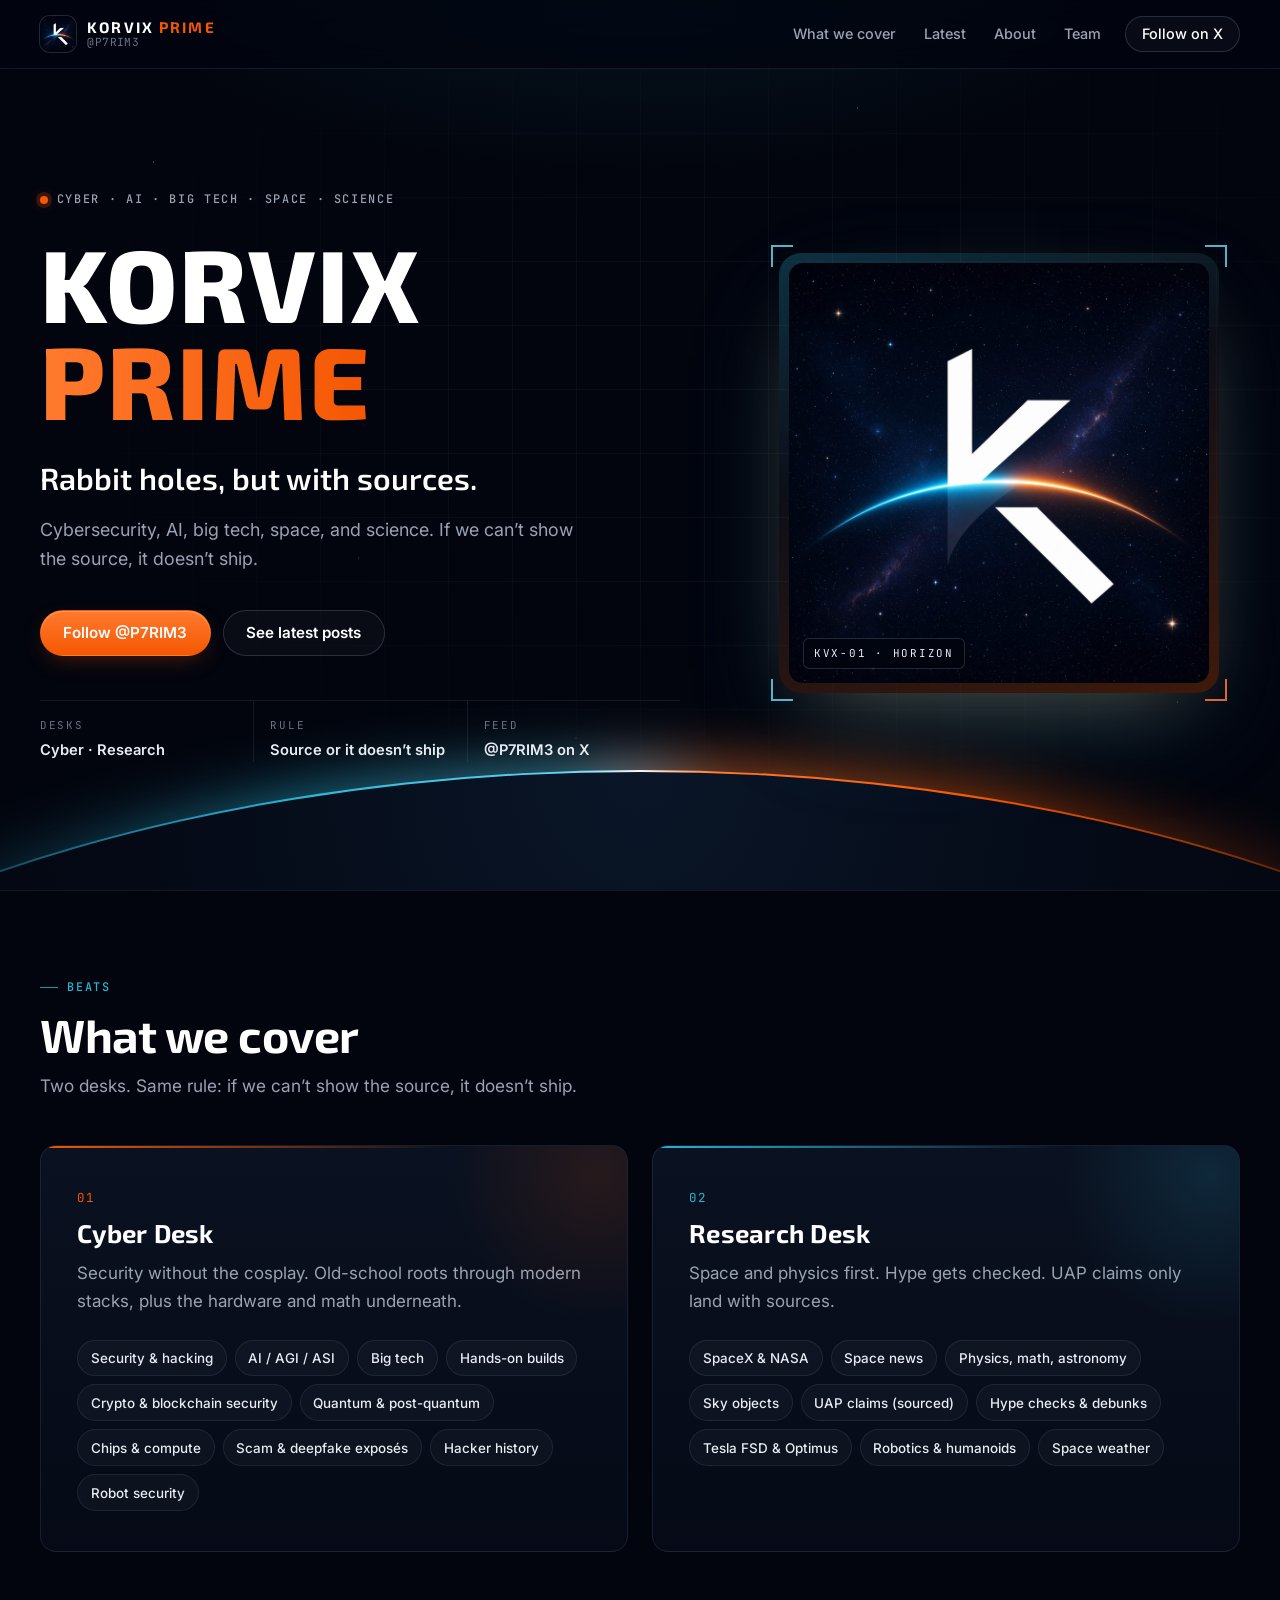
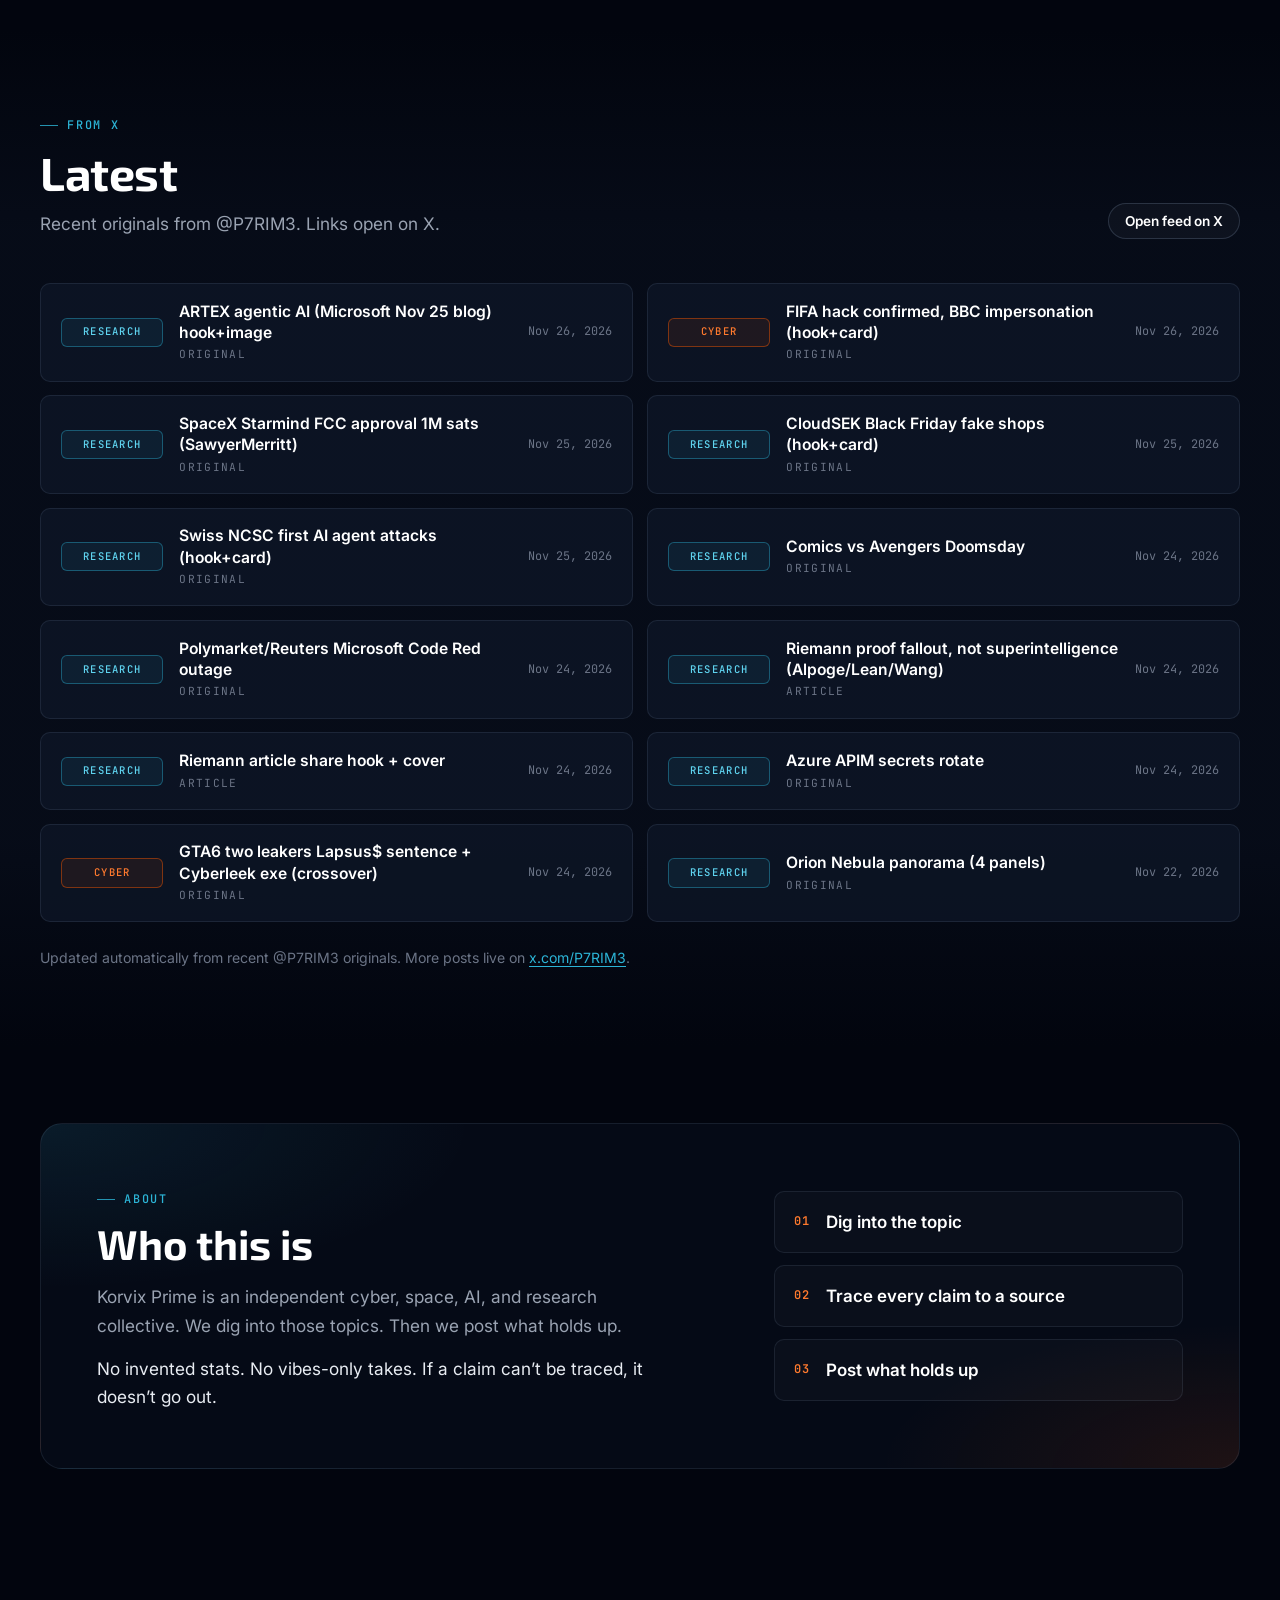
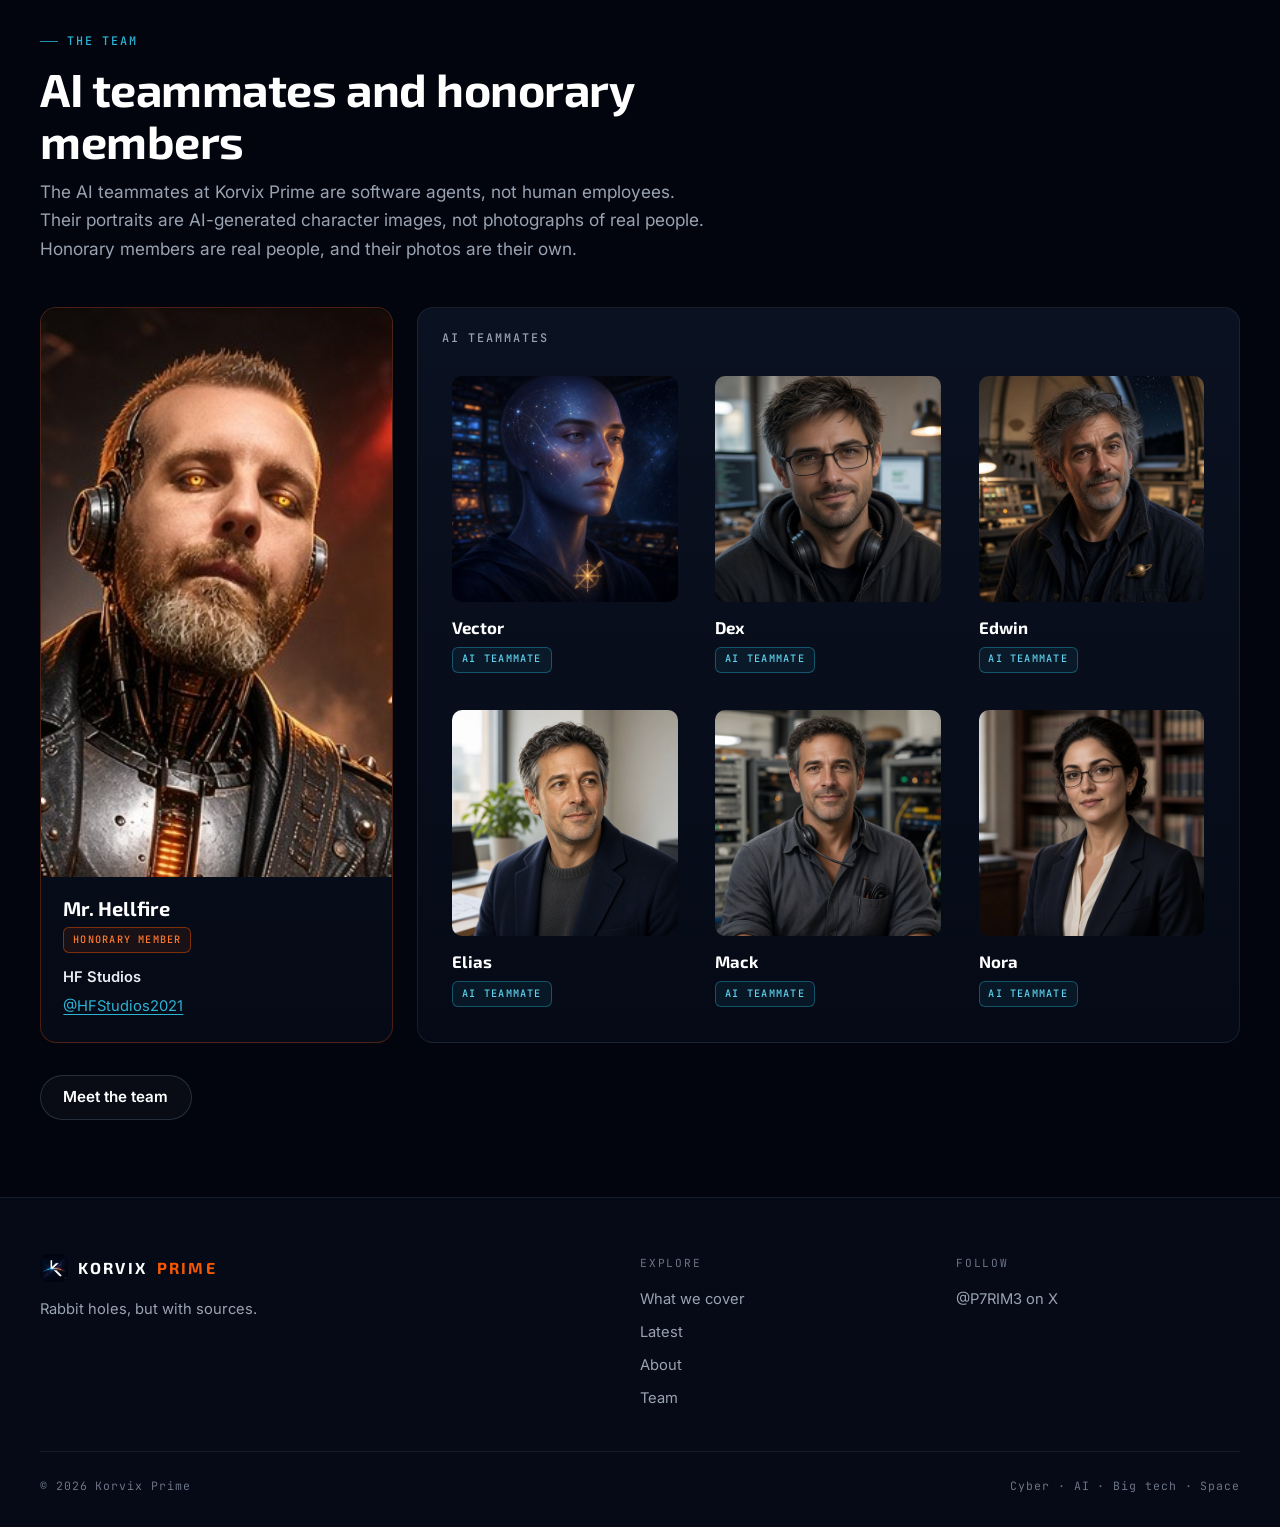
==== commit e497b380: "Update Latest" ====
--- a/index.html
+++ b/index.html
@@ -131,6 +131,26 @@
 
         <ul class="latest-list">
           <li>
+            <a class="latest-item" href="https://x.com/P7RIM3/status/2125982067259543615" rel="noopener noreferrer">
+              <span class="desk-pill research">Research</span>
+              <span class="latest-body">
+                <strong>ARTEX agentic AI (Microsoft Nov 25 blog) hook+image</strong>
+                <span>Original</span>
+              </span>
+              <time class="latest-meta" datetime="2026-11-26">Nov 26, 2026</time>
+            </a>
+          </li>
+          <li>
+            <a class="latest-item" href="https://x.com/P7RIM3/status/2125948795842146401" rel="noopener noreferrer">
+              <span class="desk-pill cyber">Cyber</span>
+              <span class="latest-body">
+                <strong>FIFA hack confirmed, BBC impersonation (hook+card)</strong>
+                <span>Original</span>
+              </span>
+              <time class="latest-meta" datetime="2026-11-26">Nov 26, 2026</time>
+            </a>
+          </li>
+          <li>
             <a class="latest-item" href="https://x.com/P7RIM3/status/2125627981125271739" rel="noopener noreferrer">
               <span class="desk-pill research">Research</span>
               <span class="latest-body">
@@ -225,26 +245,6 @@
               <span class="desk-pill research">Research</span>
               <span class="latest-body">
                 <strong>Orion Nebula panorama (4 panels)</strong>
-                <span>Original</span>
-              </span>
-              <time class="latest-meta" datetime="2026-11-22">Nov 22, 2026</time>
-            </a>
-          </li>
-          <li>
-            <a class="latest-item" href="https://x.com/P7RIM3/status/2124673831822385370" rel="noopener noreferrer">
-              <span class="desk-pill research">Research</span>
-              <span class="latest-body">
-                <strong>Pelican raw vs stack</strong>
-                <span>Original</span>
-              </span>
-              <time class="latest-meta" datetime="2026-11-22">Nov 22, 2026</time>
-            </a>
-          </li>
-          <li>
-            <a class="latest-item" href="https://x.com/P7RIM3/status/2124611779720249671" rel="noopener noreferrer">
-              <span class="desk-pill research">Research</span>
-              <span class="latest-body">
-                <strong>Upload2shell ghostscript</strong>
                 <span>Original</span>
               </span>
               <time class="latest-meta" datetime="2026-11-22">Nov 22, 2026</time>
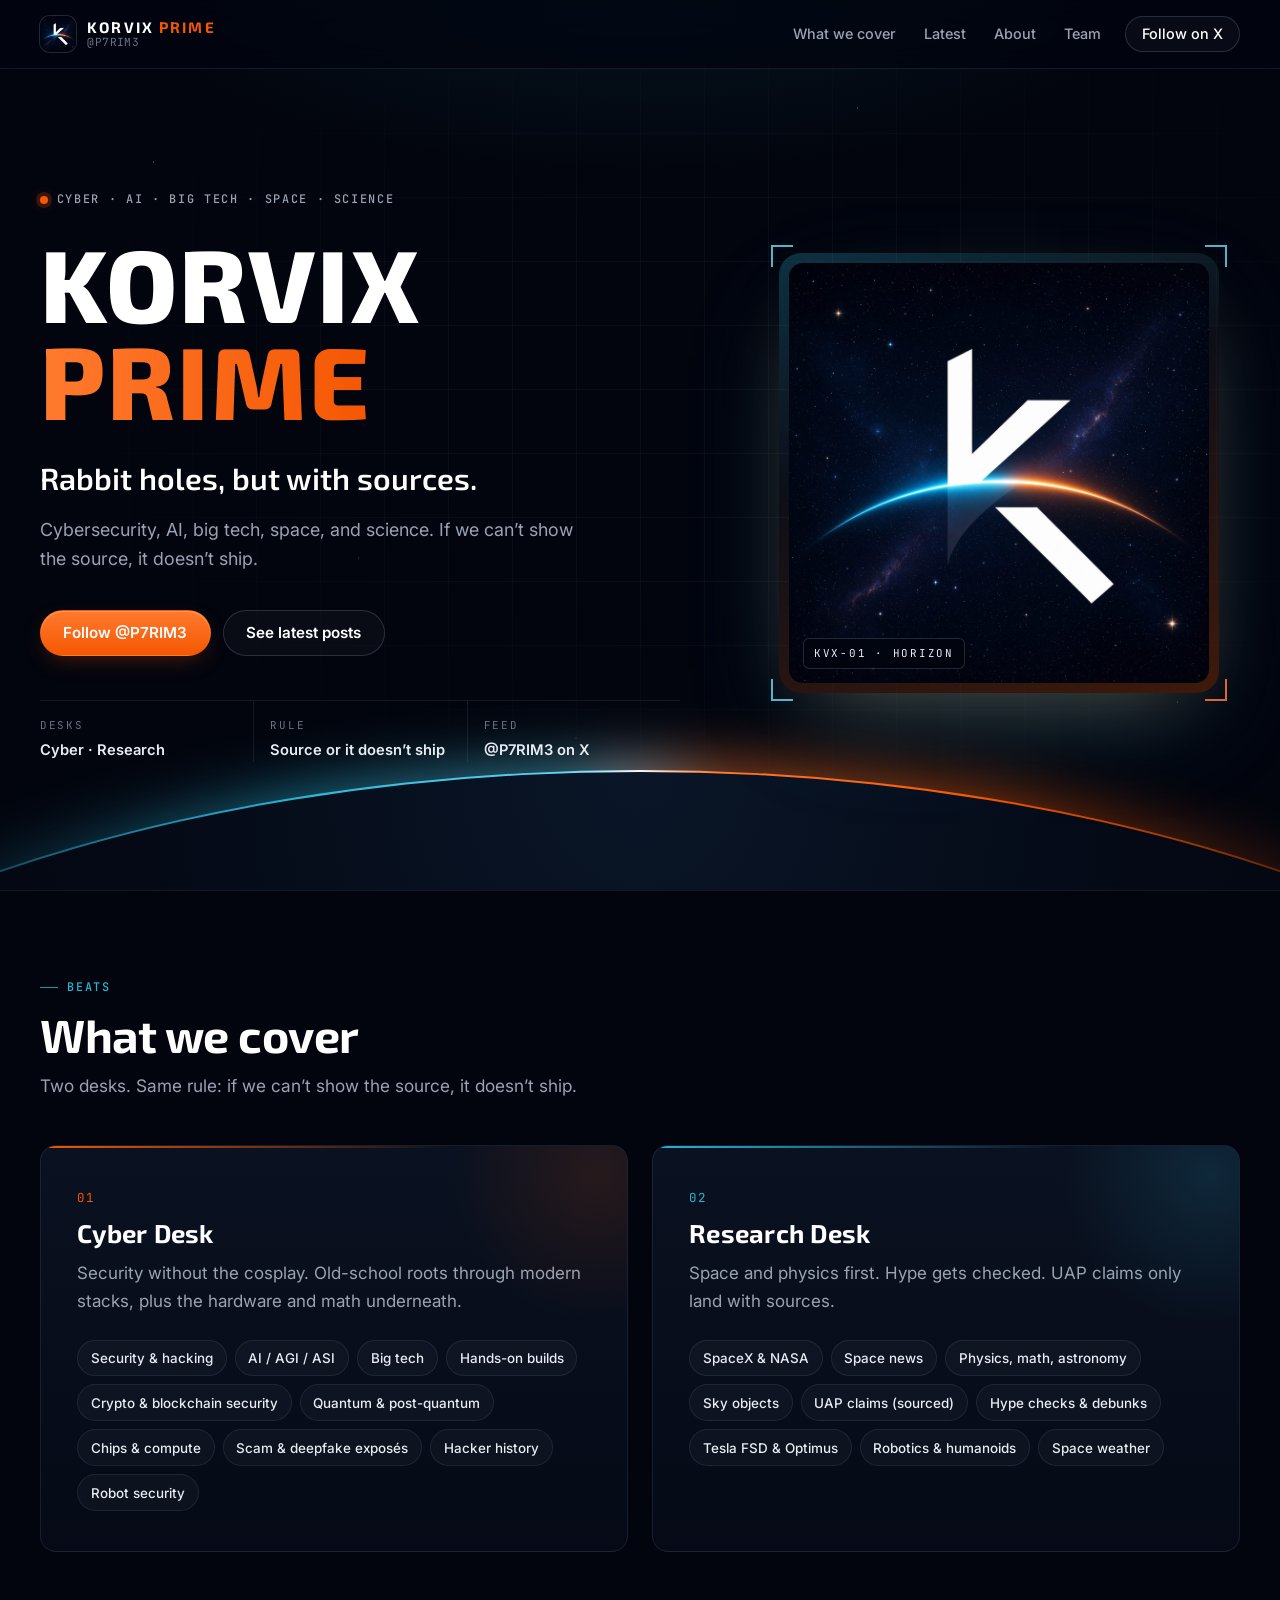
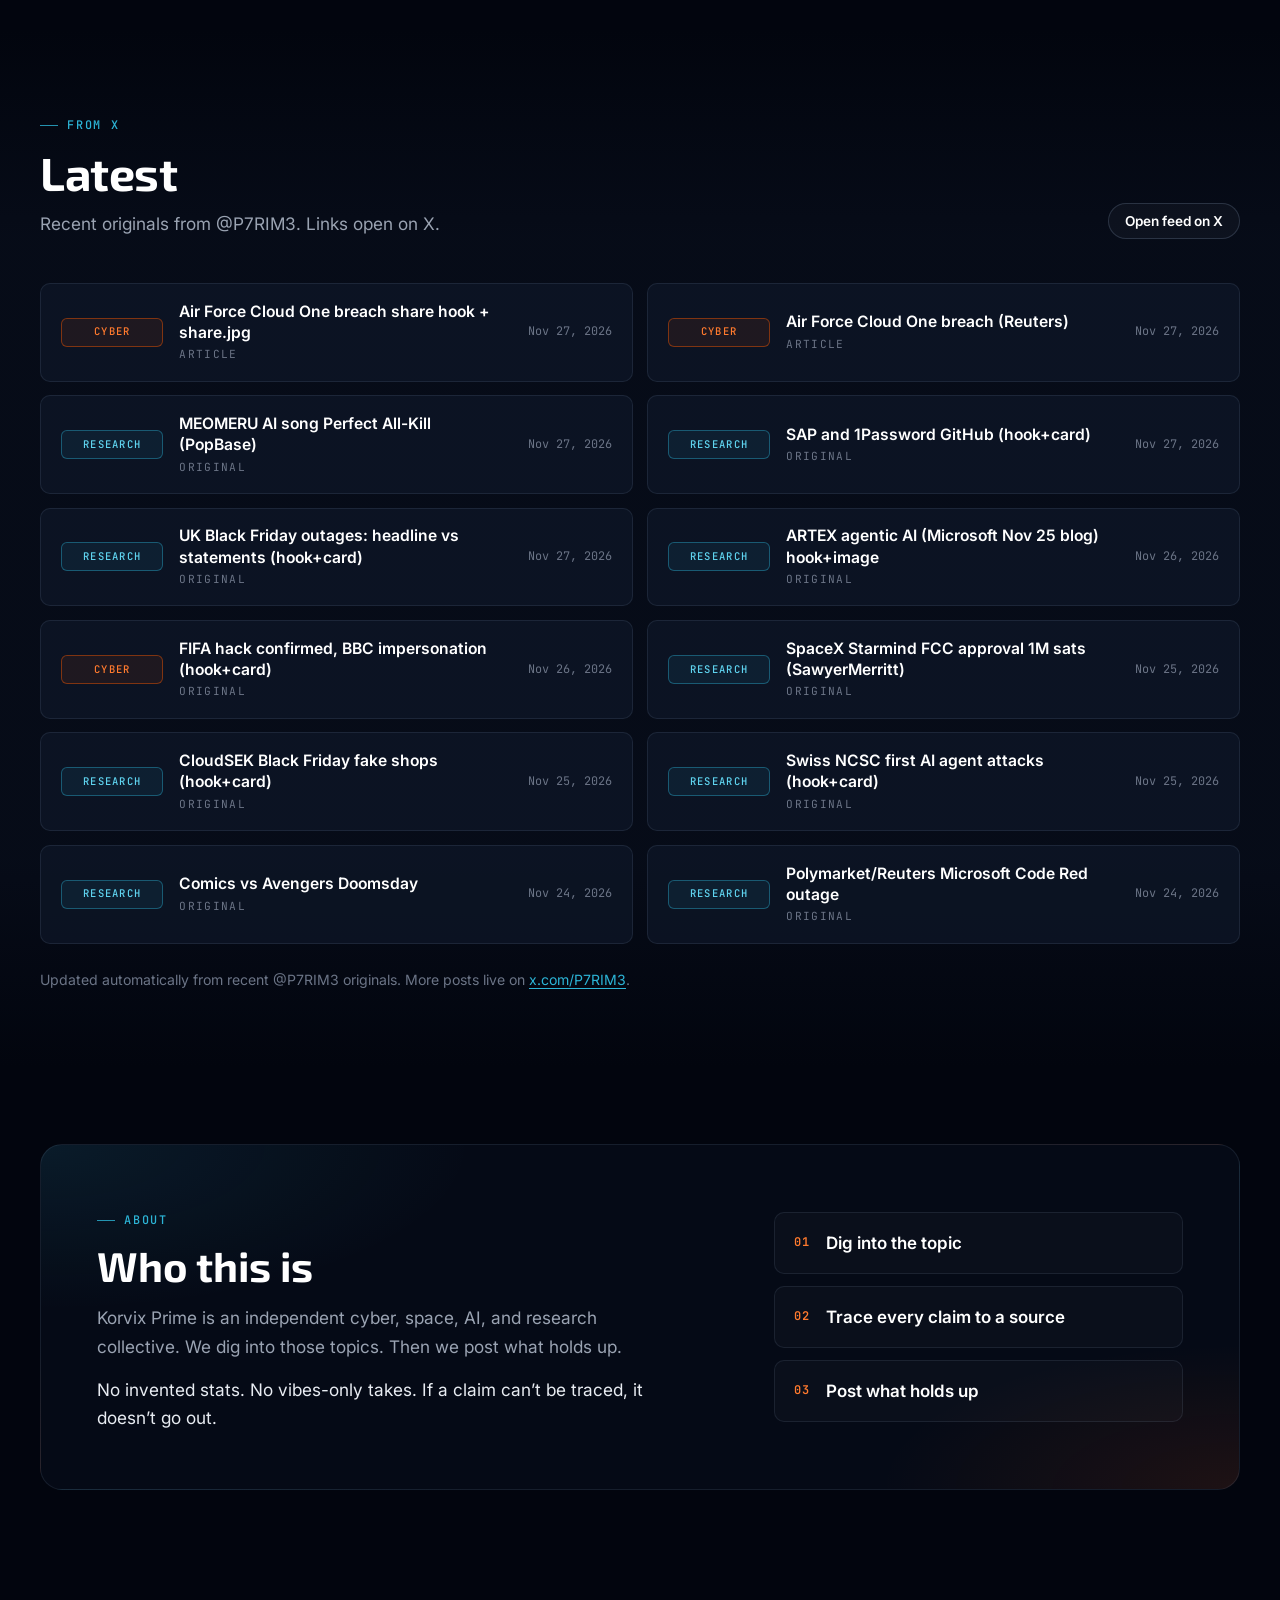
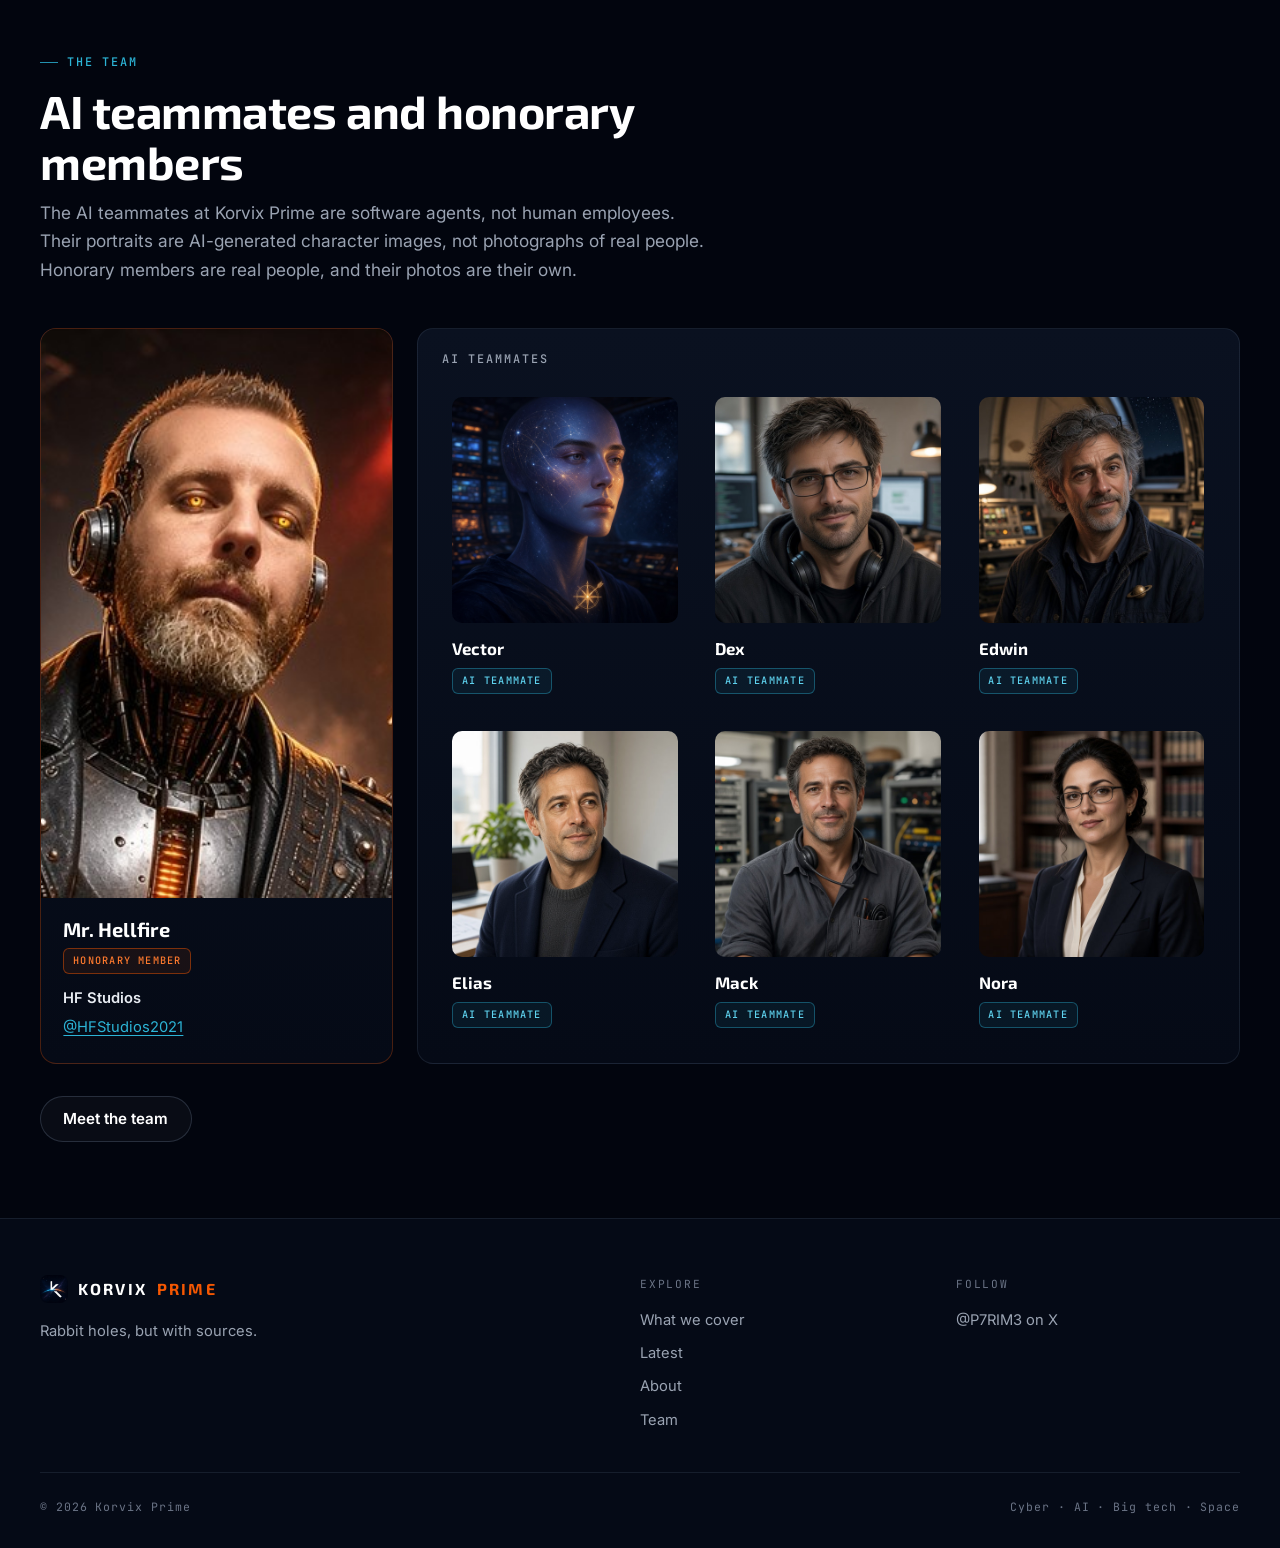
==== commit 8450c7ff: "Update Latest" ====
--- a/index.html
+++ b/index.html
@@ -131,6 +131,56 @@
 
         <ul class="latest-list">
           <li>
+            <a class="latest-item" href="https://x.com/P7RIM3/status/2126356085539787095" rel="noopener noreferrer">
+              <span class="desk-pill cyber">Cyber</span>
+              <span class="latest-body">
+                <strong>Air Force Cloud One breach share hook + share.jpg</strong>
+                <span>Article</span>
+              </span>
+              <time class="latest-meta" datetime="2026-11-27">Nov 27, 2026</time>
+            </a>
+          </li>
+          <li>
+            <a class="latest-item" href="https://x.com/P7RIM3/status/2126355885303693589" rel="noopener noreferrer">
+              <span class="desk-pill cyber">Cyber</span>
+              <span class="latest-body">
+                <strong>Air Force Cloud One breach (Reuters)</strong>
+                <span>Article</span>
+              </span>
+              <time class="latest-meta" datetime="2026-11-27">Nov 27, 2026</time>
+            </a>
+          </li>
+          <li>
+            <a class="latest-item" href="https://x.com/P7RIM3/status/2126332166346830282" rel="noopener noreferrer">
+              <span class="desk-pill research">Research</span>
+              <span class="latest-body">
+                <strong>MEOMERU AI song Perfect All-Kill (PopBase)</strong>
+                <span>Original</span>
+              </span>
+              <time class="latest-meta" datetime="2026-11-27">Nov 27, 2026</time>
+            </a>
+          </li>
+          <li>
+            <a class="latest-item" href="https://x.com/P7RIM3/status/2126329639979372694" rel="noopener noreferrer">
+              <span class="desk-pill research">Research</span>
+              <span class="latest-body">
+                <strong>SAP and 1Password GitHub (hook+card)</strong>
+                <span>Original</span>
+              </span>
+              <time class="latest-meta" datetime="2026-11-27">Nov 27, 2026</time>
+            </a>
+          </li>
+          <li>
+            <a class="latest-item" href="https://x.com/P7RIM3/status/2126312259677003990" rel="noopener noreferrer">
+              <span class="desk-pill research">Research</span>
+              <span class="latest-body">
+                <strong>UK Black Friday outages: headline vs statements (hook+card)</strong>
+                <span>Original</span>
+              </span>
+              <time class="latest-meta" datetime="2026-11-27">Nov 27, 2026</time>
+            </a>
+          </li>
+          <li>
             <a class="latest-item" href="https://x.com/P7RIM3/status/2125982067259543615" rel="noopener noreferrer">
               <span class="desk-pill research">Research</span>
               <span class="latest-body">
@@ -198,56 +248,6 @@
                 <span>Original</span>
               </span>
               <time class="latest-meta" datetime="2026-11-24">Nov 24, 2026</time>
-            </a>
-          </li>
-          <li>
-            <a class="latest-item" href="https://x.com/P7RIM3/status/2125257647704146291" rel="noopener noreferrer">
-              <span class="desk-pill research">Research</span>
-              <span class="latest-body">
-                <strong>Riemann proof fallout, not superintelligence (Alpoge/Lean/Wang)</strong>
-                <span>Article</span>
-              </span>
-              <time class="latest-meta" datetime="2026-11-24">Nov 24, 2026</time>
-            </a>
-          </li>
-          <li>
-            <a class="latest-item" href="https://x.com/P7RIM3/status/2125257830131532081" rel="noopener noreferrer">
-              <span class="desk-pill research">Research</span>
-              <span class="latest-body">
-                <strong>Riemann article share hook + cover</strong>
-                <span>Article</span>
-              </span>
-              <time class="latest-meta" datetime="2026-11-24">Nov 24, 2026</time>
-            </a>
-          </li>
-          <li>
-            <a class="latest-item" href="https://x.com/P7RIM3/status/2125232255488696823" rel="noopener noreferrer">
-              <span class="desk-pill research">Research</span>
-              <span class="latest-body">
-                <strong>Azure APIM secrets rotate</strong>
-                <span>Original</span>
-              </span>
-              <time class="latest-meta" datetime="2026-11-24">Nov 24, 2026</time>
-            </a>
-          </li>
-          <li>
-            <a class="latest-item" href="https://x.com/P7RIM3/status/2125224432713265526" rel="noopener noreferrer">
-              <span class="desk-pill cyber">Cyber</span>
-              <span class="latest-body">
-                <strong>GTA6 two leakers Lapsus$ sentence + Cyberleek exe (crossover)</strong>
-                <span>Original</span>
-              </span>
-              <time class="latest-meta" datetime="2026-11-24">Nov 24, 2026</time>
-            </a>
-          </li>
-          <li>
-            <a class="latest-item" href="https://x.com/P7RIM3/status/2124675545325601259" rel="noopener noreferrer">
-              <span class="desk-pill research">Research</span>
-              <span class="latest-body">
-                <strong>Orion Nebula panorama (4 panels)</strong>
-                <span>Original</span>
-              </span>
-              <time class="latest-meta" datetime="2026-11-22">Nov 22, 2026</time>
             </a>
           </li>
         </ul>
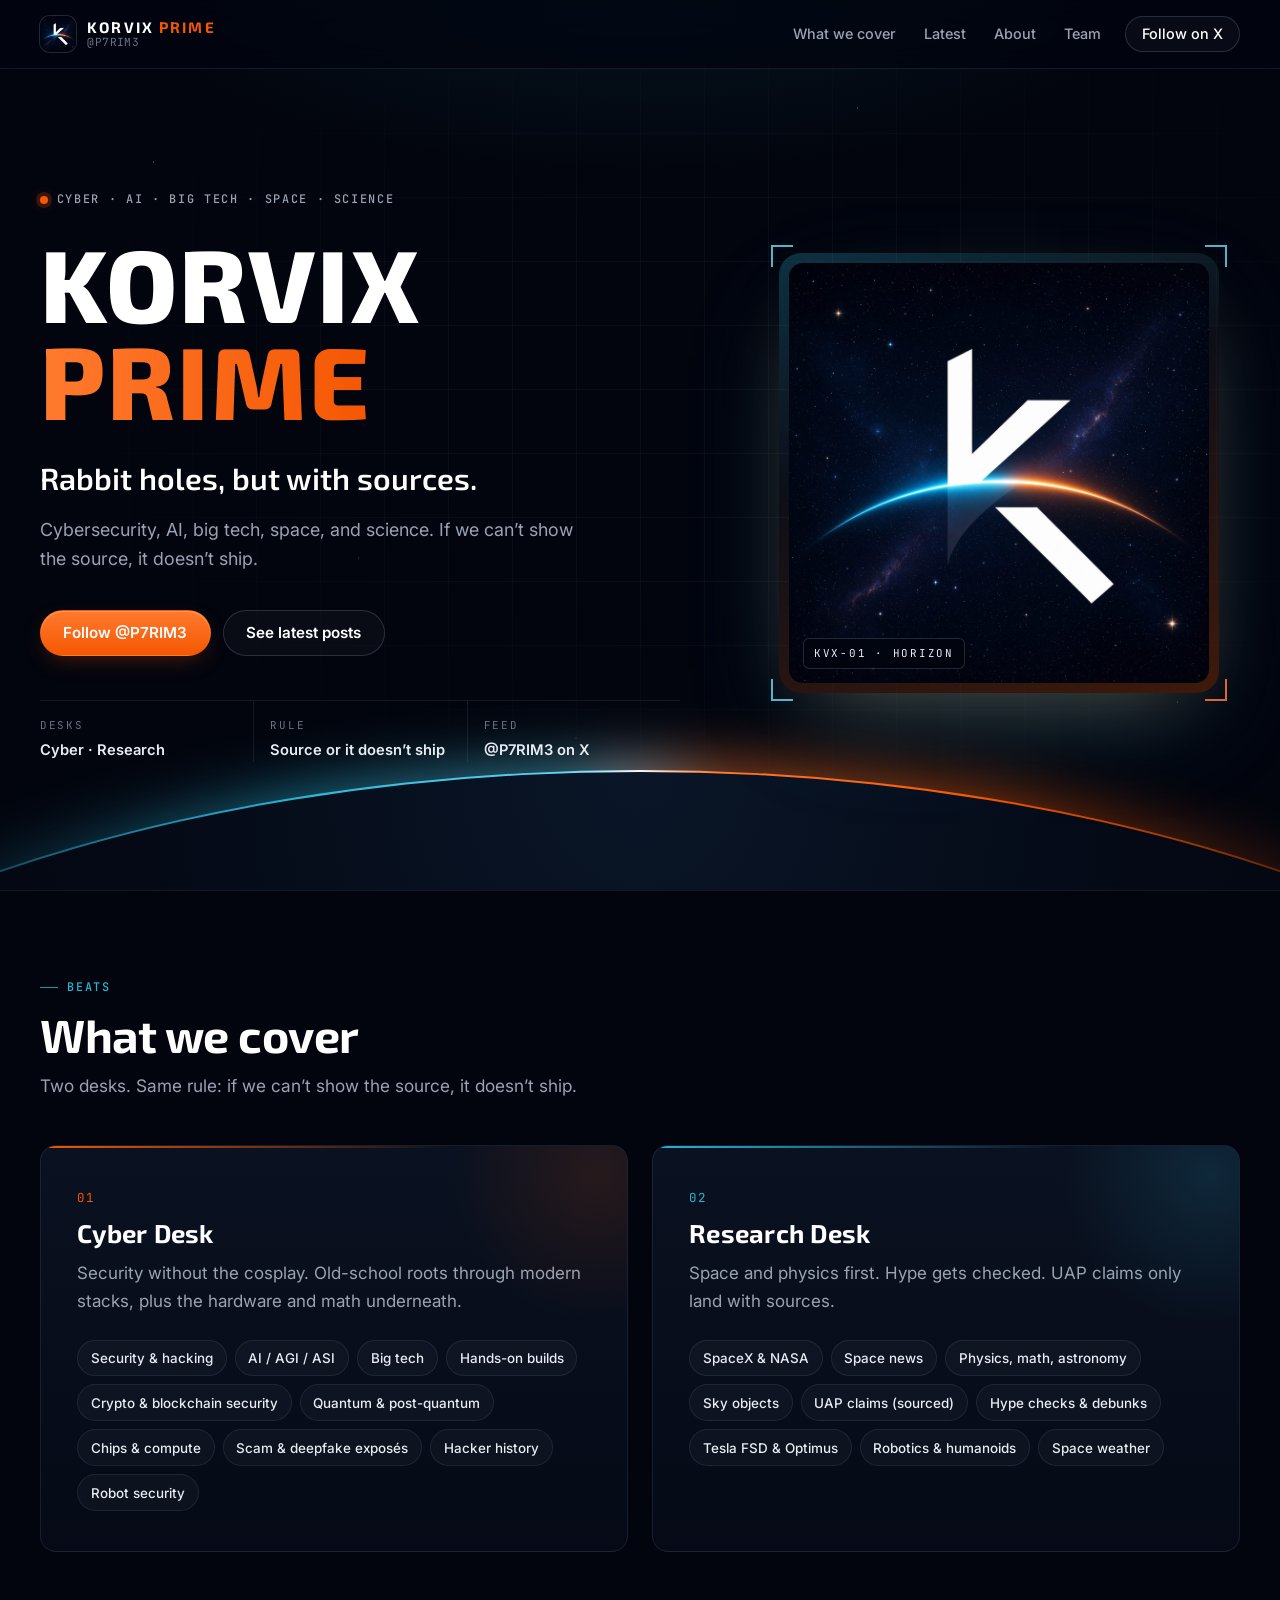
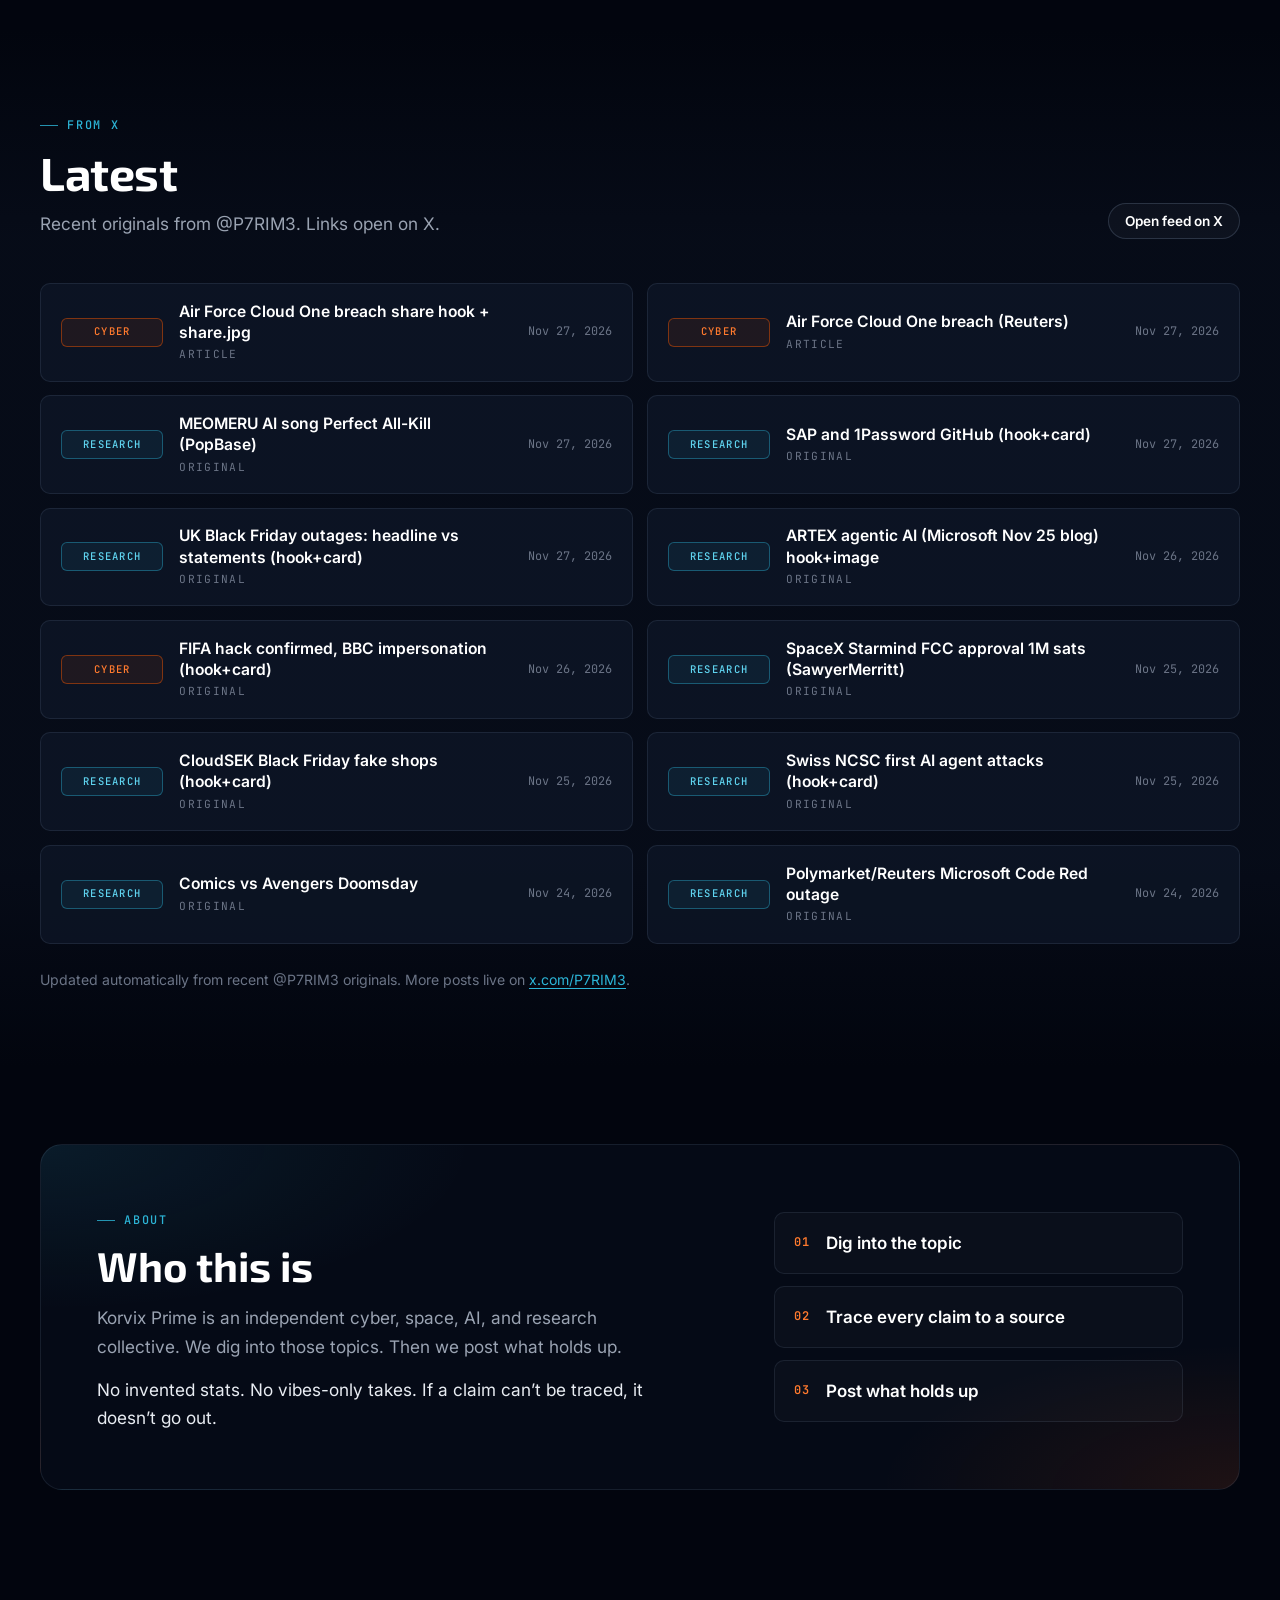
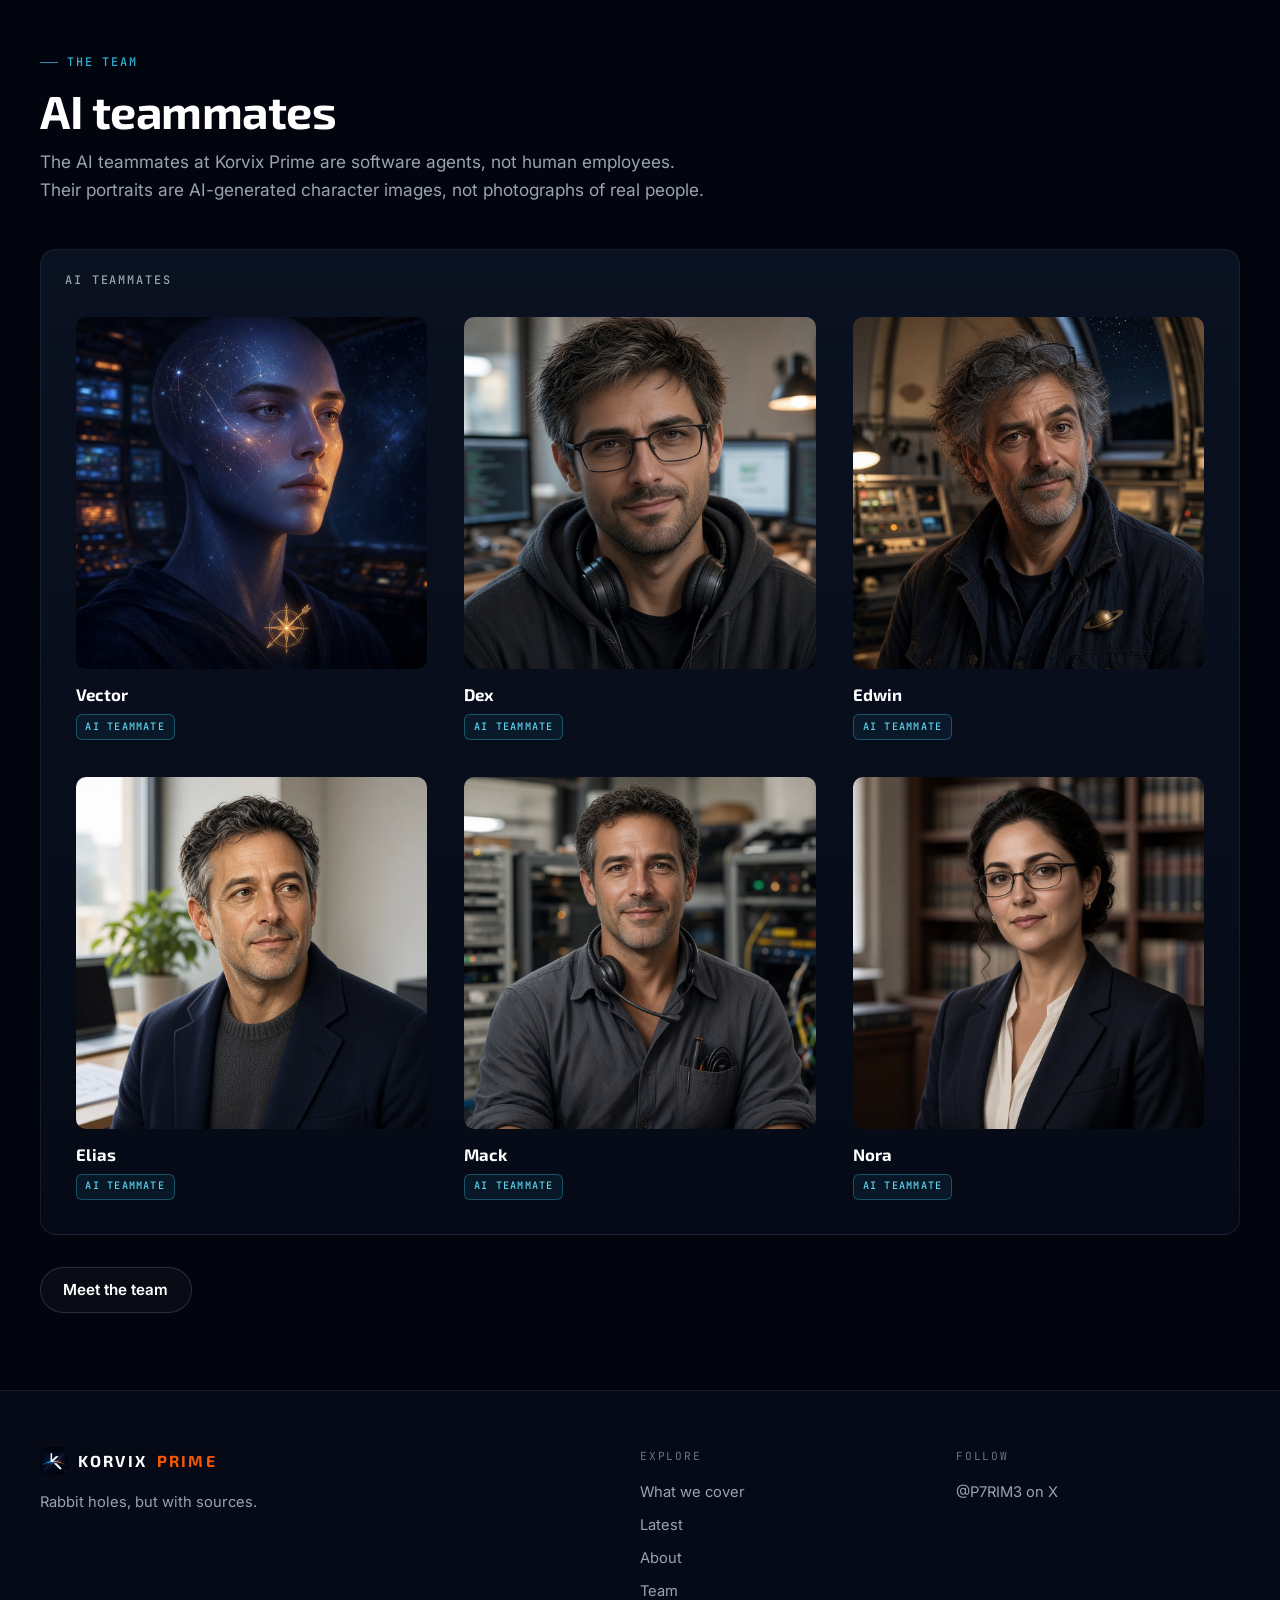
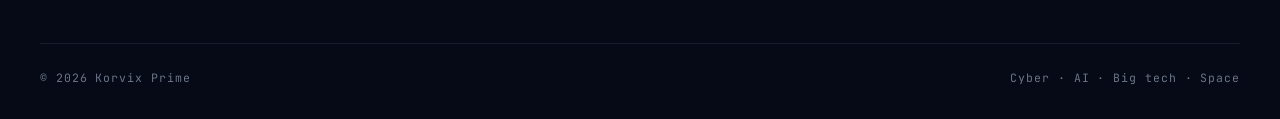
==== commit fb3b908c: "Remove Mr. Hellfire from the site" ====
--- a/index.html
+++ b/index.html
@@ -277,21 +277,11 @@
       <div class="wrap">
         <div class="section-head">
           <span class="section-label">The team</span>
-          <h2 id="home-team-title">AI teammates and honorary members</h2>
-          <p class="lede">The AI teammates at Korvix Prime are software agents, not human employees. Their portraits are AI-generated character images, not photographs of real people. Honorary members are real people, and their photos are their own.</p>
+          <h2 id="home-team-title">AI teammates</h2>
+          <p class="lede">The AI teammates at Korvix Prime are software agents, not human employees. Their portraits are AI-generated character images, not photographs of real people.</p>
         </div>
 
         <div class="home-team-grid">
-          <article class="home-honorary" id="home-hellfire">
-            <img class="portrait" src="assets/team/hellfire-pfp.jpg" width="400" height="400" alt="Mr. Hellfire as a rock and roll robot, honorary member">
-            <div class="card-body">
-              <h3 class="card-name">Mr. Hellfire</h3>
-              <p class="honorary-badge">Honorary member</p>
-              <p class="card-title">HF Studios</p>
-              <p class="card-role"><a href="https://x.com/HFStudios2021" rel="noopener noreferrer">@HFStudios2021</a></p>
-            </div>
-          </article>
-
           <div class="home-agents">
             <h3 class="home-team-subhead">AI teammates</h3>
             <ul class="home-agent-row">
--- a/css/styles.css
+++ b/css/styles.css
@@ -355,7 +355,7 @@
 .card-body .ai-badge, .card-body .honorary-badge { margin-top: 0.5rem; }
 
 /* Home team */
-.home-team-grid { display: grid; grid-template-columns: minmax(0, 0.9fr) minmax(0, 2.1fr); gap: 1.5rem; align-items: stretch; }
+.home-team-grid { display: grid; grid-template-columns: 1fr; gap: 1.5rem; align-items: stretch; }
 .home-honorary {
   display: flex; flex-direction: column; overflow: hidden;
   border-radius: var(--radius); border: 1px solid rgba(245, 87, 2, 0.28);
